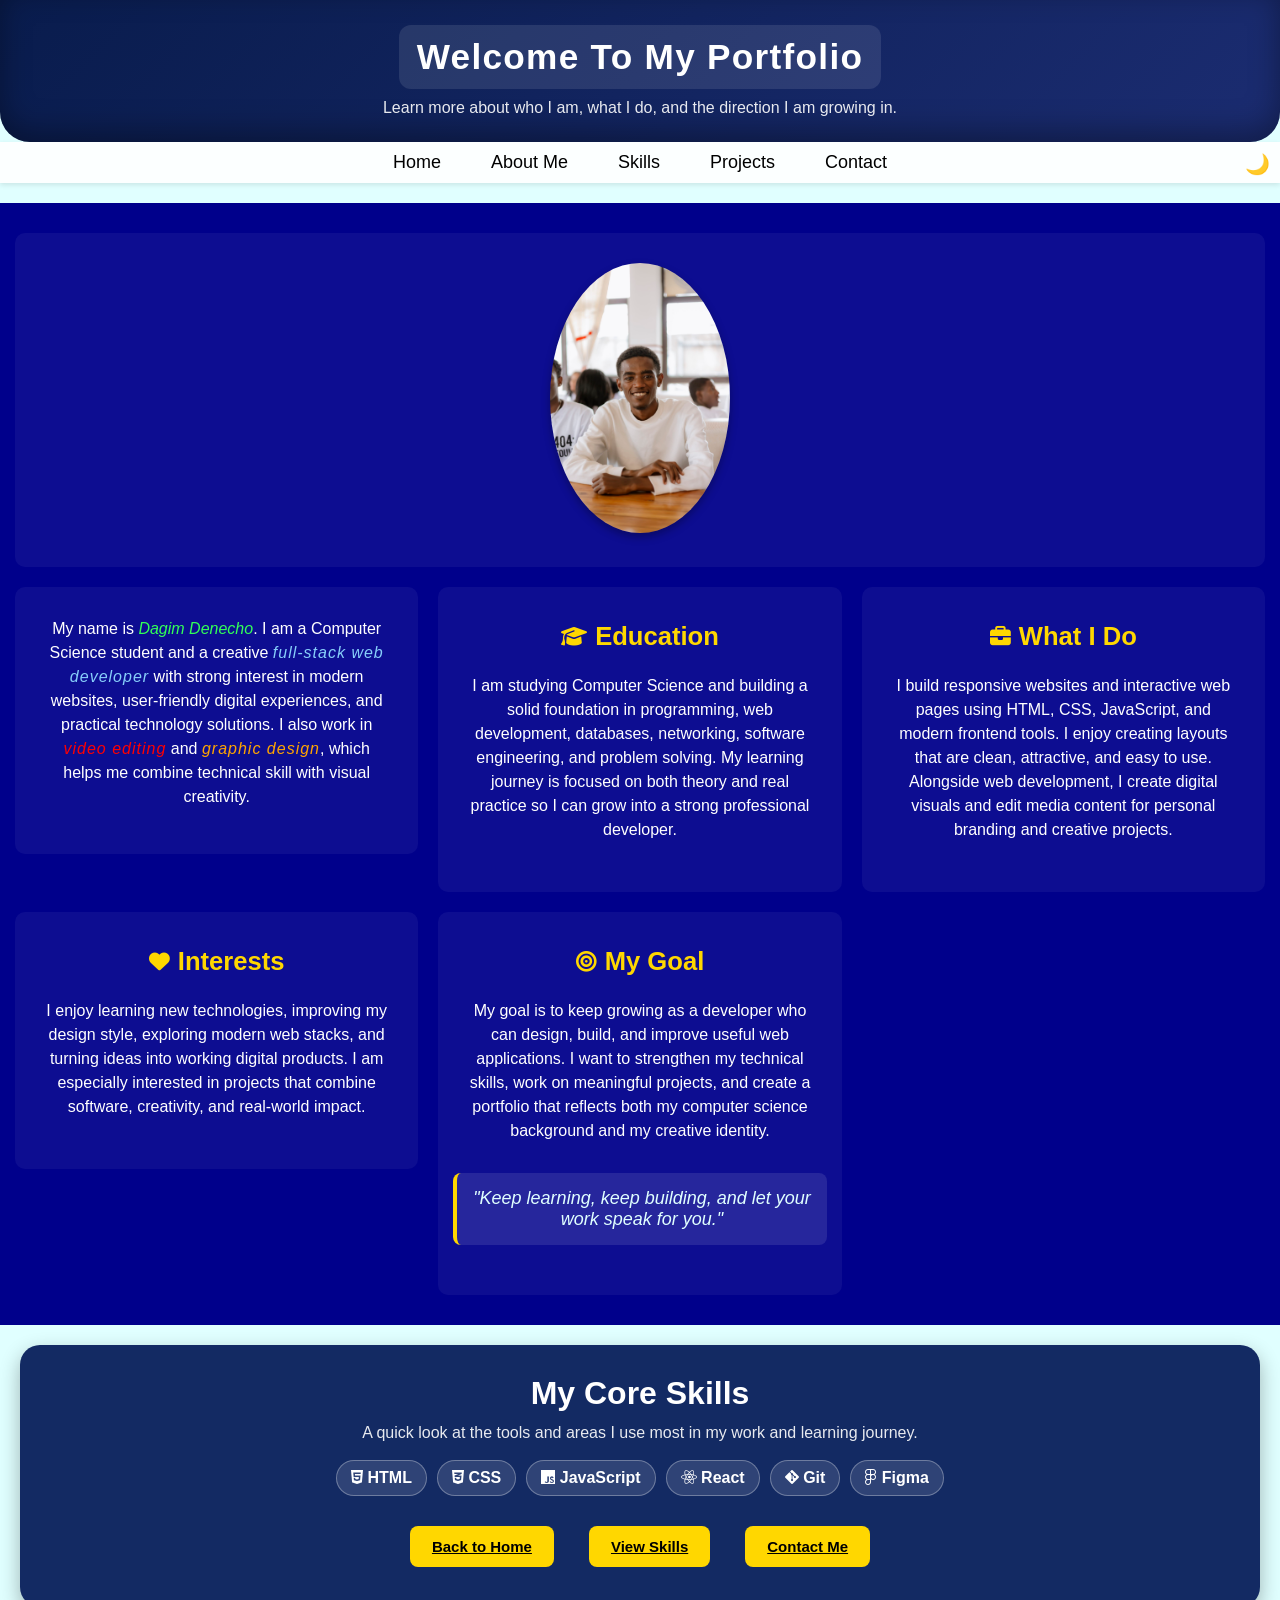
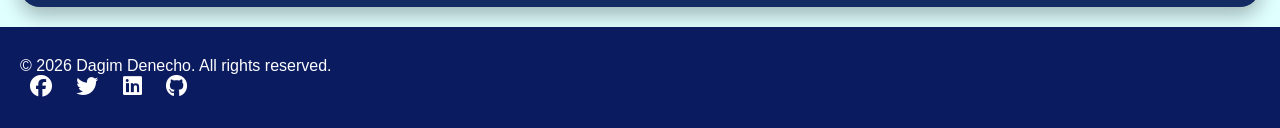
==== about-me.html @ 2c604b6b "Add files via upload" ====
<!DOCTYPE html>
<html lang="en">
<head>
	<meta charset="utf-8">
	<meta name="viewport" content="width=device-width, initial-scale=1">
	<link rel="stylesheet" href="MYpersonal.css" />
	<link rel="stylesheet" href="https://cdnjs.cloudflare.com/ajax/libs/font-awesome/6.5.0/css/all.min.css">
	<title>About Me Page</title>
</head>
<body class="inner-page">
<header class="hero-banner">
	<h1 id="Welcome">Welcome To My Portfolio</h1>
	<p class="subheading">Learn more about who I am, what I do, and the direction I am growing in.</p>
</header>

<nav><button id="menu-toggle">&#9776;</button><button id="dark-mode">&#127769;</button>
	<ul>
		<li><a href="MYpersonal.html">Home</a></li>
		<li><a href="about-me.html">About Me</a></li>
		<li><a href="skill.html">Skills</a></li>
		<li><a href="Gallery.html">Projects</a></li>
		<li><a href="contact.html">Contact</a></li>
	</ul>
</nav>

<script>
const toggle = document.getElementById("menu-toggle");
const nav = document.querySelector("nav ul");

toggle.addEventListener("click", () => {
    nav.classList.toggle("active");
});

const darkBtn = document.getElementById("dark-mode");

darkBtn.addEventListener("click", () => {
	document.body.classList.toggle("dark-mode");
});
</script>

<div class="about_me">
	<div class="about-item">
		<img src="dagi4.jpg" alt="Dagim Denecho portrait" width="300" height="300">
	</div>
	<div class="about-item">
		<p>My name is <span id="dagi">Dagim Denecho</span>. I am a Computer Science student and a creative <span class="webdeveloper">full-stack web developer</span> with strong interest in modern websites, user-friendly digital experiences, and practical technology solutions. I also work in <span class="veditor">video editing</span> and <span class="gdesigner">graphic design</span>, which helps me combine technical skill with visual creativity.</p>
	</div>
	<div class="about-item">
		<section class="about-section">
			<h2><i class="fas fa-graduation-cap"></i> Education</h2>
			<p>I am studying Computer Science and building a solid foundation in programming, web development, databases, networking, software engineering, and problem solving. My learning journey is focused on both theory and real practice so I can grow into a strong professional developer.</p>
		</section>
	</div>
	<div class="about-item">
		<section class="about-section">
			<h2><i class="fas fa-briefcase"></i> What I Do</h2>
			<p>I build responsive websites and interactive web pages using HTML, CSS, JavaScript, and modern frontend tools. I enjoy creating layouts that are clean, attractive, and easy to use. Alongside web development, I create digital visuals and edit media content for personal branding and creative projects.</p>
		</section>
	</div>
	<div class="about-item">
		<section class="about-section">
			<h2><i class="fas fa-heart"></i> Interests</h2>
			<p>I enjoy learning new technologies, improving my design style, exploring modern web stacks, and turning ideas into working digital products. I am especially interested in projects that combine software, creativity, and real-world impact.</p>
		</section>
	</div>
	<div class="about-item">
		<section class="about-section">
			<h2><i class="fas fa-bullseye"></i> My Goal</h2>
			<p>My goal is to keep growing as a developer who can design, build, and improve useful web applications. I want to strengthen my technical skills, work on meaningful projects, and create a portfolio that reflects both my computer science background and my creative identity.</p>
			<blockquote>"Keep learning, keep building, and let your work speak for you."</blockquote>
		</section>
	</div>
</div>

<section class="hero-cta">
	<h2>My Core Skills</h2>
	<p class="hero-cta-description">A quick look at the tools and areas I use most in my work and learning journey.</p>
	<div class="skill-badges">
		<span><i class="fab fa-html5"></i> HTML</span>
		<span><i class="fab fa-css3-alt"></i> CSS</span>
		<span><i class="fab fa-js"></i> JavaScript</span>
		<span><i class="fab fa-react"></i> React</span>
		<span><i class="fab fa-git-alt"></i> Git</span>
		<span><i class="fab fa-figma"></i> Figma</span>
	</div>
	<div class="cta-buttons">
		<a href="MYpersonal.html" class="button">Back to Home</a>
		<a href="skill.html" class="button">View Skills</a>
		<a href="contact.html" class="button">Contact Me</a>
	</div>
</section>

<footer>
	<p>&copy; 2026 Dagim Denecho. All rights reserved.</p>
	<div class="social-links">
		<a href="#" class="fab fa-facebook"></a>
		<a href="#" class="fab fa-twitter"></a>
		<a href="#" class="fab fa-linkedin"></a>
		<a href="#" class="fab fa-github"></a>
	</div>
</footer>

</body>
</html>
---- MYpersonal.css ----
* {
	margin: 0;
	padding: 0;
	box-sizing: border-box;
}

/* Body */
body {
	background-color: lightcyan;
	font-family: Arial, sans-serif;
	transition: background-color 0.3s, color 0.3s;
}

/* Dark mode */
body.dark-mode {
	background-color: #333;
	color: white;
}

/* Hero banner */
.hero-banner {
	background: linear-gradient(135deg, #091c4d, #1b2c71);
	color: #ffffff;
	text-align: center;
	padding: 25px 20px;
	border-radius: 0 0 30px 30px;
	margin-bottom: 15px;
	box-shadow: inset 0 -10px 30px rgba(0,0,0,0.35);
}

body.inner-page .hero-banner {
	margin-bottom: 0;
}

.hero-banner h1 {
	font-size: 2.2rem;
	letter-spacing: 0.08rem;
	padding: 12px 18px;
	border-radius: 12px;
	background: rgba(255,255,255,0.1);
	display: inline-block;
	margin-bottom: 10px;
	animation: welcomePulse 2.5s ease-in-out infinite, welcomeSlide 8s linear infinite;
}

.hero-banner .subheading {
	font-size: 1rem;
	opacity: 0.9;
}

#Welcome {
	color: #ffffff;
}


/* Navigation */
nav {
	padding: 10px;
	position: relative;
	background: rgba(255, 255, 255, 0.9);
	box-shadow: 0 2px 5px rgba(0,0,0,0.1);
}

body.inner-page nav {
	margin-bottom: 20px;
}

nav button {
	position: absolute;
	top: 10px;
	background: none;
	border: none;
	font-size: 20px;
	cursor: pointer;
	color: black;
	transition: color 0.3s;
}

nav button#menu-toggle {
	left: 10px;
	display: none; /* Hidden on desktop */
}

nav button#dark-mode {
	right: 10px;
}

body.dark-mode nav button {
	color: white;
}

nav ul {
	list-style: none;
	display: flex;
	justify-content: center;
	gap: 20px;
	transition: all 0.3s ease;
	align-items: center;
}

nav ul li a {
	text-decoration: none;
	font-size: 18px;
	color: black;
	padding: 10px 15px;
	border-radius: 5px;
	transition: background-color 0.3s, color 0.3s;
}

nav ul li a.active,
nav ul li a:hover {
	background-color: black;
	color: gold;
}

nav ul li a:focus {
	outline: 2px solid gold;
	outline-offset: 2px;
}

@media (max-width: 768px) {
	nav button#menu-toggle {
		display: block;
	}

	nav ul {
		flex-direction: column;
		align-items: stretch;
		display: none;
		background: rgba(255, 255, 255, 0.95);
		position: absolute;
		top: 100%;
		left: 0;
		width: 100%;
		padding: 15px;
		box-shadow: 0 2px 8px rgba(0,0,0,0.25);
	}

	nav ul.active {
		display: flex;
	}

	nav ul li {
		margin: 8px 0;
	}

	nav ul li a {
		font-size: 16px;
		padding: 12px;
		width: 100%;
		display: block;
		text-align: center;
	}
}
nav ul li a:hover {
	background-color: black;
	color: gold;
}

nav ul li a:active {
	color: red;
}

body.dark-mode nav ul li a {
	color: white;
}

nav ul.active {
	display: flex;
	flex-direction: column;
	position: absolute;
	top: 100%;
	left: 0;
	background: white;
	width: 100%;
	padding: 10px;
	box-shadow: 0 2px 5px rgba(0,0,0,0.2);
}

body.dark-mode nav ul.active {
	background: #444;
}

/* Hero Section */
.hero {
	display: flex;
	align-items: center;
	gap: 40px;
	padding: 60px 20px;
	background-color: darkblue;
	min-height: 60vh;
}

.hero > div {
	flex: 1;
	text-align: center;
}

.hero img {
	max-width: 100%;
	height: auto;
	border-radius: 50%;
	box-shadow: 0 4px 8px rgba(0,0,0,0.3);
	transition: transform 0.3s;
}

.hero img:hover {
	transform: scale(1.05);
}

#dagi {
	font-style: italic;
	color: #33FF57;
}

.webdeveloper, .veditor, .gdesigner {
	font-style: italic;
	letter-spacing: 1px;
}

.webdeveloper { color: lightskyblue; }
.veditor { color: red; }
.gdesigner { color: orange; }

.hh {
	color: white;
	font-size: 2.5rem;
	margin-bottom: 20px;
}

.hero h2 {
	font-size: 1.5rem;
	line-height: 1.6;
	margin-bottom: 30px;
}

/* Hero CTA */
.hero-cta {
	padding: 30px 20px;
	background: #132a63;
	color: #fff;
	text-align: center;
	border-radius: 20px;
	margin: 20px;
	box-shadow: 0 8px 20px rgba(0,0,0,0.3);
}

.hero-cta h2 {
	font-size: 2rem;
	margin-bottom: 12px;
}

.hero-cta-description {
	opacity: 0.9;
	margin-bottom: 18px;
	font-size: 1rem;
}

.skill-badges {
	display: flex;
	flex-wrap: wrap;
	justify-content: center;
	gap: 10px;
	margin-bottom: 20px;
}

.skill-badges span {
	background: rgba(255,255,255,0.12);
	border: 1px solid rgba(255,255,255,0.3);
	padding: 8px 14px;
	border-radius: 25px;
	font-weight: 600;
}

.skill-badges a {
	background: rgba(255,255,255,0.12);
	border: 1px solid rgba(255,255,255,0.3);
	padding: 8px 14px;
	border-radius: 25px;
	font-weight: 600;
	color: white;
	text-decoration: none;
	display: inline-flex;
	align-items: center;
	gap: 6px;
	transition: background-color 0.3s, transform 0.2s;
}

.skill-badges a:hover {
	background: rgba(255,255,255,0.22);
	transform: translateY(-2px);
}

.cta-buttons {
	display: flex;
	flex-wrap: wrap;
	justify-content: center;
	gap: 15px;
	margin-top: 10px;
}

.cta-buttons .button {
	background-color: gold;
	color: black;
	padding: 12px 22px;
	font-size: 15px;
	font-weight: 700;
}

.cta-buttons .button:hover {
	transform: translateY(-3px);
}

/* Buttons */
.button {
	background-color: black;
	color: gold;
	padding: 15px 25px;
	margin: 10px;
	font-size: 16px;
	border: none;
	border-radius: 8px;
	cursor: pointer;
	transition: background-color 0.3s, transform 0.2s;
}

.button:hover {
	background-color: gold;
	color: black;
	transform: translateY(-2px);
}

/* Footer */
footer {
	background-color: #0a1b60;
	color: white;
	padding: 30px 20px;
}

.footer-top {
	display: flex;
	flex-wrap: wrap;
	justify-content: space-between;
	gap: 20px;
	margin-bottom: 20px;
	border-bottom: 1px solid rgba(255,255,255,0.2);
	padding-bottom: 20px;
}

.footer-brand h3 {
	margin-bottom: 6px;
	font-size: 1.5rem;
}

.footer-brand p {
	opacity: 0.85;
}

.footer-links ul {
	list-style: none;
	padding: 0;
}

.footer-links li {
	margin-bottom: 8px;
}

.footer-links a {
	color: #ffffff;
	text-decoration: none;
	opacity: 0.9;
}

.footer-links a:hover {
	color: gold;
}

.footer-contact p {
	margin: 6px 0;
}

.footer-contact a {
	color: #ffffff;
	text-decoration: none;
}

.footer-bottom {
	display: flex;
	flex-wrap: wrap;
	justify-content: space-between;
	align-items: center;
	gap: 10px;
}

.social-links a {
	color: white;
	margin: 0 10px;
	font-size: 22px;
	text-decoration: none;
	transition: color 0.3s;
}

.social-links a:hover {
	color: gold;
}

@media (max-width: 768px) {
	.footer-top, .footer-bottom {
		flex-direction: column;
		align-items: center;
		text-align: center;
	}

	.footer-links, .footer-contact {
		width: 100%;
	}
}

/* About Me */
.about_me {
	padding: 30px 15px;
	background-color: darkblue;
	display: grid;
	grid-template-columns: repeat(3, 1fr);
	grid-template-rows: auto auto;
	gap: 20px;
	min-height: 80vh;
	align-items: start;
	color: white;
}

@media (max-width: 768px) {
	.about_me {
		grid-template-columns: 1fr;
		grid-template-rows: auto;
	}
}

.about-item:nth-child(1) {
	grid-column: span 3;
}

.about-item {
	padding: 15px;
	text-align: center;
	background: rgba(255, 255, 255, 0.05);
	border-radius: 10px;
	transition: transform 0.3s, box-shadow 0.3s;
	animation: fadeIn 0.8s ease-in-out;
}

.about-item:nth-child(1) { animation-delay: 0.1s; }
.about-item:nth-child(2) { animation-delay: 0.2s; }
.about-item:nth-child(3) { animation-delay: 0.3s; }
.about-item:nth-child(4) { animation-delay: 0.4s; }
.about-item:nth-child(5) { animation-delay: 0.5s; }
.about-item:nth-child(6) { animation-delay: 0.6s; }

@keyframes fadeIn {
	from { opacity: 0; transform: translateY(20px); }
	to { opacity: 1; transform: translateY(0); }
}

.about-item:hover {
	transform: translateY(-5px);
	box-shadow: 0 8px 16px rgba(0,0,0,0.3);
	background: rgba(255, 255, 255, 0.1);
}

.about-item img {
	max-width: 100%;
	height: auto;
	border-radius: 50%;
	box-shadow: 0 4px 8px rgba(0,0,0,0.3);
}

.about-item p {
	margin: 0;
	font-size: 14px;
	line-height: 1.4;
}

.about_me h1 {
	margin-bottom: 15px;
	font-size: 2.2rem;
}

.about_me h2 {
	margin-top: 20px;
	margin-bottom: 8px;
	font-size: 1.6rem;
	color: gold;
	display: flex;
	align-items: center;
	justify-content: center;
	gap: 8px;
}

.about_me h2 i {
	font-size: 1.3rem;
}

.about_me img {
	border-radius: 50%;
	max-width: 180px;
	margin: 15px 0;
	box-shadow: 0 4px 8px rgba(0,0,0,0.3);
}

.about_me p {
	font-size: 16px;
	line-height: 1.5;
	max-width: 700px;
	margin: 0 auto 15px;
	padding: 15px;
	border-radius: 8px;
	transition: background-color 0.3s, padding 0.3s;
}

.about_me p:hover {
	background-color: darkcyan;
	padding: 20px;
}

.about_me > div:last-child {
	display: flex;
	flex-direction: column;
	align-items: center;
	width: 100%;
}

.about-section {
	margin-bottom: 20px;
	width: 100%;
	max-width: 700px;
}

blockquote {
	font-style: italic;
	font-size: 18px;
	color: lightcyan;
	margin: 15px auto;
	max-width: 550px;
	padding: 15px;
	border-left: 4px solid gold;
	background: rgba(255, 255, 255, 0.1);
	border-radius: 8px;
}

/* Skills */
.mysikll {
	text-align: center;
	color: white;
	margin: 20px 0;
	font-size: 2rem;
}

.skills-grid {
	display: grid;
	grid-template-columns: repeat(auto-fit, minmax(250px, 1fr));
	gap: 20px;
	padding: 20px;
}

.skill-card {
	background: rgba(255, 255, 255, 0.1);
	padding: 20px;
	border-radius: 10px;
	text-align: center;
	color: white;
	transition: transform 0.3s;
}

.skill-card:hover {
	transform: translateY(-5px);
}

.skill-title {
	font-size: 20px;
	margin-bottom: 10px;
}

.progress-bar {
	background: #555;
	border-radius: 5px;
	height: 10px;
	overflow: hidden;
	margin-top: 10px;
}

.progress {
	background: linear-gradient(to right, #33FF57, #FF5733);
	height: 100%;
	border-radius: 5px;
	transition: width 0.5s;
}

/* Gallery */
.Gallery {
	display: grid;
	grid-template-columns: repeat(auto-fit, minmax(200px, 1fr));
	gap: 15px;
	padding: 20px;
}

.ima {
	width: 100%;
	height: auto;
	border-radius: 10px;
	transition: transform 0.3s;
}

.ima:hover {
	transform: scale(1.05);
}

/* Contact */
#contact {
	padding: 40px 20px;
	text-align: center;
	color: white;
	background-color: darkblue;
}

#contact h2 {
	margin-bottom: 20px;
}

#contact p {
	margin: 10px 0;
	font-size: 18px;
}

#contact-form {
	padding: 40px 20px;
	background-color: #222;
}

#contact-form h2 {
	color: white;
	text-align: center;
	margin-bottom: 20px;
}

.form-group {
	margin-bottom: 20px;
	text-align: left;
	max-width: 500px;
	margin-left: auto;
	margin-right: auto;
}

label {
	display: block;
	margin-bottom: 5px;
	color: white;
	font-size: 16px;
}

input, textarea {
	width: 100%;
	padding: 12px;
	border: none;
	border-radius: 5px;
	font-size: 16px;
}

.submit-btn {
	background: #33FF57;
	color: black;
	padding: 12px 30px;
	border: none;
	border-radius: 5px;
	cursor: pointer;
	font-size: 16px;
	transition: background-color 0.3s;
}

.submit-btn:hover {
	background: #FF5733;
}

/* Responsive Design */
@media (max-width: 768px) {
	.hero {
		flex-direction: column;
		padding: 40px 20px;
		text-align: center;
	}

	.hero img {
		max-width: 250px;
	}

	#Welcome {
		font-size: 30px;
	}

	nav button#menu-toggle {
		display: block;
	}

	nav ul {
		display: none;
	}

	nav ul.active {
		display: flex;
	}

	nav ul li {
		margin: 10px 0;
	}

	nav ul li a {
		font-size: 16px;
		padding: 10px;
	}

	.skills-grid {
		grid-template-columns: 1fr;
	}

	.Gallery {
		grid-template-columns: repeat(auto-fit, minmax(150px, 1fr));
	}

	.about_me {
		padding: 20px;
	}

	.about_me p {
		font-size: 16px;
	}
}

@media (max-width: 480px) {
	#Welcome {
		font-size: 24px;
	}

	.hero h1 {
		font-size: 2rem;
	}

	.hero h2 {
		font-size: 1.2rem;
	}

	.button {
		padding: 12px 20px;
		font-size: 14px;
	}

	.social-links a {
		font-size: 20px;
		margin: 0 10px;
	}
}
	border-radius: 25px;
	box-shadow: 0 4px 15px rgba(0,0,0,0.2);
	font-family: Arial, Helvetica, sans-serif;
}

#contact h2 {
	text-align: center;
	font-size: 32px;
	margin-bottom: 20px;
	color: white;
}

#contact p {
	font-size: 22px;
	margin: 15px 0;
	text-align: center;
}

#contact a {
	text-decoration: none;
	color: gold;
	font-weight: 500;
}

#contact a:hover {
	color: #0056b3;
	text-decoration: underline;
}

/* Contact form */
#contact-form {
	max-width: 800px;
	margin: 80px auto;
	padding: 60px;
	background: black;
	border-radius: 25px;
	box-shadow: 0 4px 15px rgba(0,0,0,0.2);
}

.form-group {
	margin-bottom: 20px;
}

.form-group label {
	display: block;
	font-size: 22px;
	margin-bottom: 5px;
	color: gold;
}

.form-group input,
.form-group textarea {
	width: 100%;
	padding: 12px;
	border: 2px solid blue;
	border-radius: 10px;
	font-size: 22px;
}

.submit-btn {
	width: 100%;
	background: #007bff;
	border: none;
	padding: 12px;
	font-size: 18px;
	color: white;
	border-radius: 10px;
	cursor: pointer;
}

.submit-btn:hover {
	background: #0056b3;
}

/* Skills */
.mysikll{
	color: white;
	text-align: center;
	position: relative;
	top: 40px;
}

.skills-grid {
	position: relative;
	top: 140px;
	display: grid;
	grid-template-columns: repeat(auto-fit, minmax(260px, 1fr));
	gap: 20px;
	max-width: 800px;
	margin: auto;
}

.skill-card {
	background: black;
	padding: 20px;
	border-radius: 15px;
	box-shadow: 0 4px 12px rgba(0,0,0,0.1);
}

.skill-card:hover {
	transform: translateY(-5px);
}

.skill-title {
	display: flex;
	align-items: center;
	font-size: 20px;
	font-weight: bold;
	margin-bottom: 12px;
	color: gold;
}

.progress-bar {
	width: 100%;
	background: #e0e0e0;
	height: 10px;
	border-radius: 6px;
}

.progress {
	height: 10px;
	background: #1e88e5;
	border-radius: 6px;
}

/* Image */
#dagi3{
	border-radius: 50%;
	position: relative;
	left: 42%;
	top: 100px;
	max-width: 500px;
	height: 400px;
}

#dagi3:hover{
	transform: scale(1.09);
}

/* Footer */
#foter{
	display: flex;
	justify-content: flex-end;
}

/* Gallery */
#headone{
	text-align: center;
	font-size: 32px;
	margin: 40px;
	padding: 40px;
	color: white;
}

section .Gallery img,
section .Gallery video{
	width: 440px;
	height: 500px;
}

.ima{
	margin: 20px;
	border-radius: 30px;
	box-shadow: 0 8px 18px gray;
}

.ima:hover{
	transform: scale(1.072);
}
/* Responsive layout */
@media (max-width: 900px){

.hero{
	flex-direction: column;
	text-align: center;
	padding: 40px;
}

.about_me{
	flex-direction: column;
	text-align: center;
}

nav ul{
	flex-direction: column;
	gap: 10px;
	display: none;
	background: black;
	padding: 20px;
}

nav ul.active{
	display: flex;
}

#dagi3{
	left: 0;
	margin: auto;
	display: block;
}

.skills-grid{
	top: 40px;
	grid-template-columns: 1fr;
}

section .Gallery img,
section .Gallery video{
	width: 100%;
	height: auto;
}

}
#menu-toggle{
	display:none;
	background:black;
	color:white;
	padding:10px;
	border:none;
	font-size:22px;
	cursor:pointer;
}

@media(max-width:900px){
#menu-toggle{
	display:block;
}
}
.dark-mode{
	background:#111;
	color:white;
}

.dark-mode nav{
	background:black;
}

.dark-mode .hero{
	background:#000;
}

.dark-mode .about_me{
	background:#000;
}

/* Custom skill page */
.skill-page {
	background-color: lightcyan;
}

.skills-hero {
	display: grid;
	grid-template-columns: 1.7fr 0.9fr;
	align-items: center;
	gap: 20px;
	padding: 24px 20px;
	color: white;
	max-width: 1280px;
	margin: 0 auto 20px;
	background-color: darkblue;
	border-radius: 20px;
	box-shadow: 0 8px 20px rgba(0,0,0,0.3);
}

.skills-tag {
	display: inline-block;
	background: rgba(255, 215, 0, 0.16);
	color: gold;
	padding: 8px 14px;
	border-radius: 999px;
	font-weight: bold;
	letter-spacing: 0.04em;
	margin-bottom: 16px;
}

.skill-page .mysikll {
	position: static;
	top: auto;
	font-size: 2.6rem;
	margin: 0 0 10px;
	text-align: left;
}

.skills-intro {
	font-size: 1rem;
	line-height: 1.65;
	max-width: 800px;
	color: #e4ecff;
}

.skills-summary {
	display: flex;
	flex-wrap: wrap;
	gap: 10px;
	margin-top: 16px;
}

.skills-summary span,
.custom-skill-list span {
	padding: 10px 16px;
	border-radius: 999px;
	background: rgba(255,255,255,0.1);
	border: 1px solid rgba(255,255,255,0.14);
	color: white;
}

.skills-hero-photo {
	display: flex;
	justify-content: center;
}

.skill-page #dagi3 {
	position: static;
	left: auto;
	top: auto;
	width: min(100%, 280px);
	height: auto;
	aspect-ratio: 1 / 1;
	object-fit: cover;
	border-radius: 24px;
	border: 4px solid rgba(255,255,255,0.16);
	box-shadow: 0 14px 28px rgba(0,0,0,0.24);
}

.skills-board {
	max-width: 1280px;
	margin: 12px auto 0;
	padding: 8px 20px 20px;
	display: grid;
	grid-template-columns: repeat(3, minmax(0, 1fr));
	gap: 18px;
	background-color: darkblue;
	border-radius: 20px;
	box-shadow: 0 8px 20px rgba(0,0,0,0.3);
}

.skill-category-card {
	background: rgba(255,255,255,0.08);
	border: 1px solid rgba(255,255,255,0.12);
	border-radius: 20px;
	padding: 18px;
	color: white;
	box-shadow: 0 12px 24px rgba(0,0,0,0.16);
}

.skill-category-card h2 {
	display: flex;
	align-items: center;
	gap: 10px;
	font-size: 1.18rem;
	margin-bottom: 8px;
	color: gold;
}

.skill-category-card p {
	color: #e4ecff;
	line-height: 1.55;
	margin-bottom: 12px;
	font-size: 0.95rem;
}

.custom-skills-grid {
	position: static;
	top: auto;
	max-width: none;
	margin: 0;
	padding: 0;
	grid-template-columns: repeat(auto-fit, minmax(160px, 1fr));
	gap: 12px;
}

.custom-skill-list {
	display: flex;
	flex-wrap: wrap;
	gap: 8px;
}

.skill-page .skill-card {
	background: rgba(255,255,255,0.08);
	border: 1px solid rgba(255,255,255,0.08);
	padding: 14px;
	border-radius: 14px;
}

.skill-page .skill-title {
	color: #fff6c1;
	font-size: 0.98rem;
	margin-bottom: 8px;
}

.skill-page .progress-bar {
	background: rgba(255,255,255,0.18);
	height: 9px;
}

.skill-page .progress {
	background: linear-gradient(90deg, #0fd850 0%, #f9d423 100%);
}

.skills-closing {
	max-width: 1100px;
	margin: 0 auto 28px;
	padding: 6px 20px 24px;
	text-align: center;
	color: white;
	background-color: darkblue;
	border-radius: 20px;
	box-shadow: 0 8px 20px rgba(0,0,0,0.3);
}

.skills-closing h2 {
	font-size: 1.7rem;
	color: gold;
	margin-bottom: 8px;
}

.skills-closing p {
	max-width: 760px;
	margin: 0 auto;
	line-height: 1.6;
	color: #e4ecff;
}

@media (max-width: 1180px){
	.skills-board {
		grid-template-columns: repeat(2, minmax(0, 1fr));
	}
}

@media (max-width: 900px){
	.skills-hero {
		grid-template-columns: 1fr;
		text-align: center;
	}

	.skill-page .mysikll {
		text-align: center;
	}

	.skills-intro {
		margin: 0 auto;
	}

	.skills-summary {
		justify-content: center;
	}

	.skills-board {
		grid-template-columns: 1fr;
	}
}

/* Projects page */
.projects-page {
	background-color: lightcyan;
}

.projects-hero {
	max-width: 1250px;
	margin: 0 auto;
	padding: 24px 20px;
	display: grid;
	grid-template-columns: 1.45fr 0.95fr;
	gap: 20px;
	align-items: stretch;
	color: white;
	background-color: darkblue;
	border-radius: 20px;
	box-shadow: 0 8px 20px rgba(0,0,0,0.3);
}

.projects-label {
	display: inline-block;
	padding: 8px 14px;
	border-radius: 999px;
	background: rgba(255, 215, 0, 0.14);
	border: 1px solid rgba(255, 215, 0, 0.22);
	color: gold;
	font-weight: 700;
	margin-bottom: 14px;
}

.projects-title {
	font-size: 2.9rem;
	margin-bottom: 12px;
	color: white;
}

.projects-intro {
	line-height: 1.7;
	font-size: 1rem;
	max-width: 760px;
	color: #e4ecff;
}

.projects-tags,
.project-stack,
.project-metrics {
	display: flex;
	flex-wrap: wrap;
	gap: 10px;
}

.projects-tags {
	margin-top: 18px;
}

.projects-tags span,
.project-stack span,
.project-metrics span {
	padding: 8px 12px;
	border-radius: 999px;
	background: rgba(255,255,255,0.09);
	border: 1px solid rgba(255,255,255,0.12);
	color: white;
	font-size: 0.92rem;
}

.project-highlight-card {
	height: 100%;
	background: rgba(255,255,255,0.08);
	border: 1px solid rgba(255,255,255,0.14);
	border-radius: 24px;
	padding: 24px;
	box-shadow: 0 18px 34px rgba(0,0,0,0.18);
	display: flex;
	flex-direction: column;
	justify-content: center;
}

.project-status {
	color: gold;
	font-weight: 700;
	margin-bottom: 12px;
}

.project-highlight-card h2 {
	font-size: 1.7rem;
	color: white;
	margin-bottom: 12px;
}

.project-highlight-card p {
	color: #e4ecff;
	line-height: 1.7;
	margin-bottom: 16px;
}

.projects-grid {
	max-width: 1250px;
	margin: 10px auto 0;
	padding: 10px 20px 24px;
	display: grid;
	grid-template-columns: repeat(3, minmax(0, 1fr));
	gap: 18px;
	background-color: darkblue;
	border-radius: 20px;
	box-shadow: 0 8px 20px rgba(0,0,0,0.3);
}

.project-card {
	background: rgba(255,255,255,0.08);
	border: 1px solid rgba(255,255,255,0.12);
	border-radius: 22px;
	padding: 20px;
	color: white;
	box-shadow: 0 14px 28px rgba(0,0,0,0.16);
	display: flex;
	flex-direction: column;
	gap: 14px;
}

.project-card-accent {
	background: rgba(255, 215, 0, 0.12);
}

.project-topline {
	display: flex;
	justify-content: space-between;
	align-items: center;
	gap: 10px;
	font-size: 0.9rem;
}

.project-type {
	color: gold;
	font-weight: 700;
}

.project-year {
	color: #d6e1ff;
}

.project-card h2 {
	font-size: 1.35rem;
	color: white;
}

.project-card p {
	color: #e4ecff;
	line-height: 1.65;
	font-size: 0.96rem;
}

.project-actions {
	display: flex;
	flex-wrap: wrap;
	gap: 10px;
	margin-top: auto;
}

.project-actions .button {
	margin: 0;
	padding: 11px 16px;
	font-size: 0.92rem;
}

.project-secondary {
	background: transparent;
	color: white;
	border: 1px solid rgba(255,255,255,0.2);
}

.project-secondary:hover {
	background: rgba(255,255,255,0.12);
	color: gold;
}

.projects-cta {
	max-width: 1050px;
	margin: 0 auto 30px;
	padding: 8px 20px 30px;
	text-align: center;
	color: white;
	background-color: darkblue;
	border-radius: 20px;
	box-shadow: 0 8px 20px rgba(0,0,0,0.3);
}

.projects-cta h2 {
	font-size: 1.9rem;
	color: gold;
	margin-bottom: 10px;
}

.projects-cta p {
	max-width: 760px;
	margin: 0 auto;
	line-height: 1.7;
	color: #e4ecff;
}

@media (max-width: 1180px) {
	.projects-grid {
		grid-template-columns: repeat(2, minmax(0, 1fr));
	}
}

@media (max-width: 900px) {
	.projects-hero {
		grid-template-columns: 1fr;
	}

	.projects-title {
		font-size: 2.3rem;
	}

	.projects-grid {
		grid-template-columns: 1fr;
	}
}
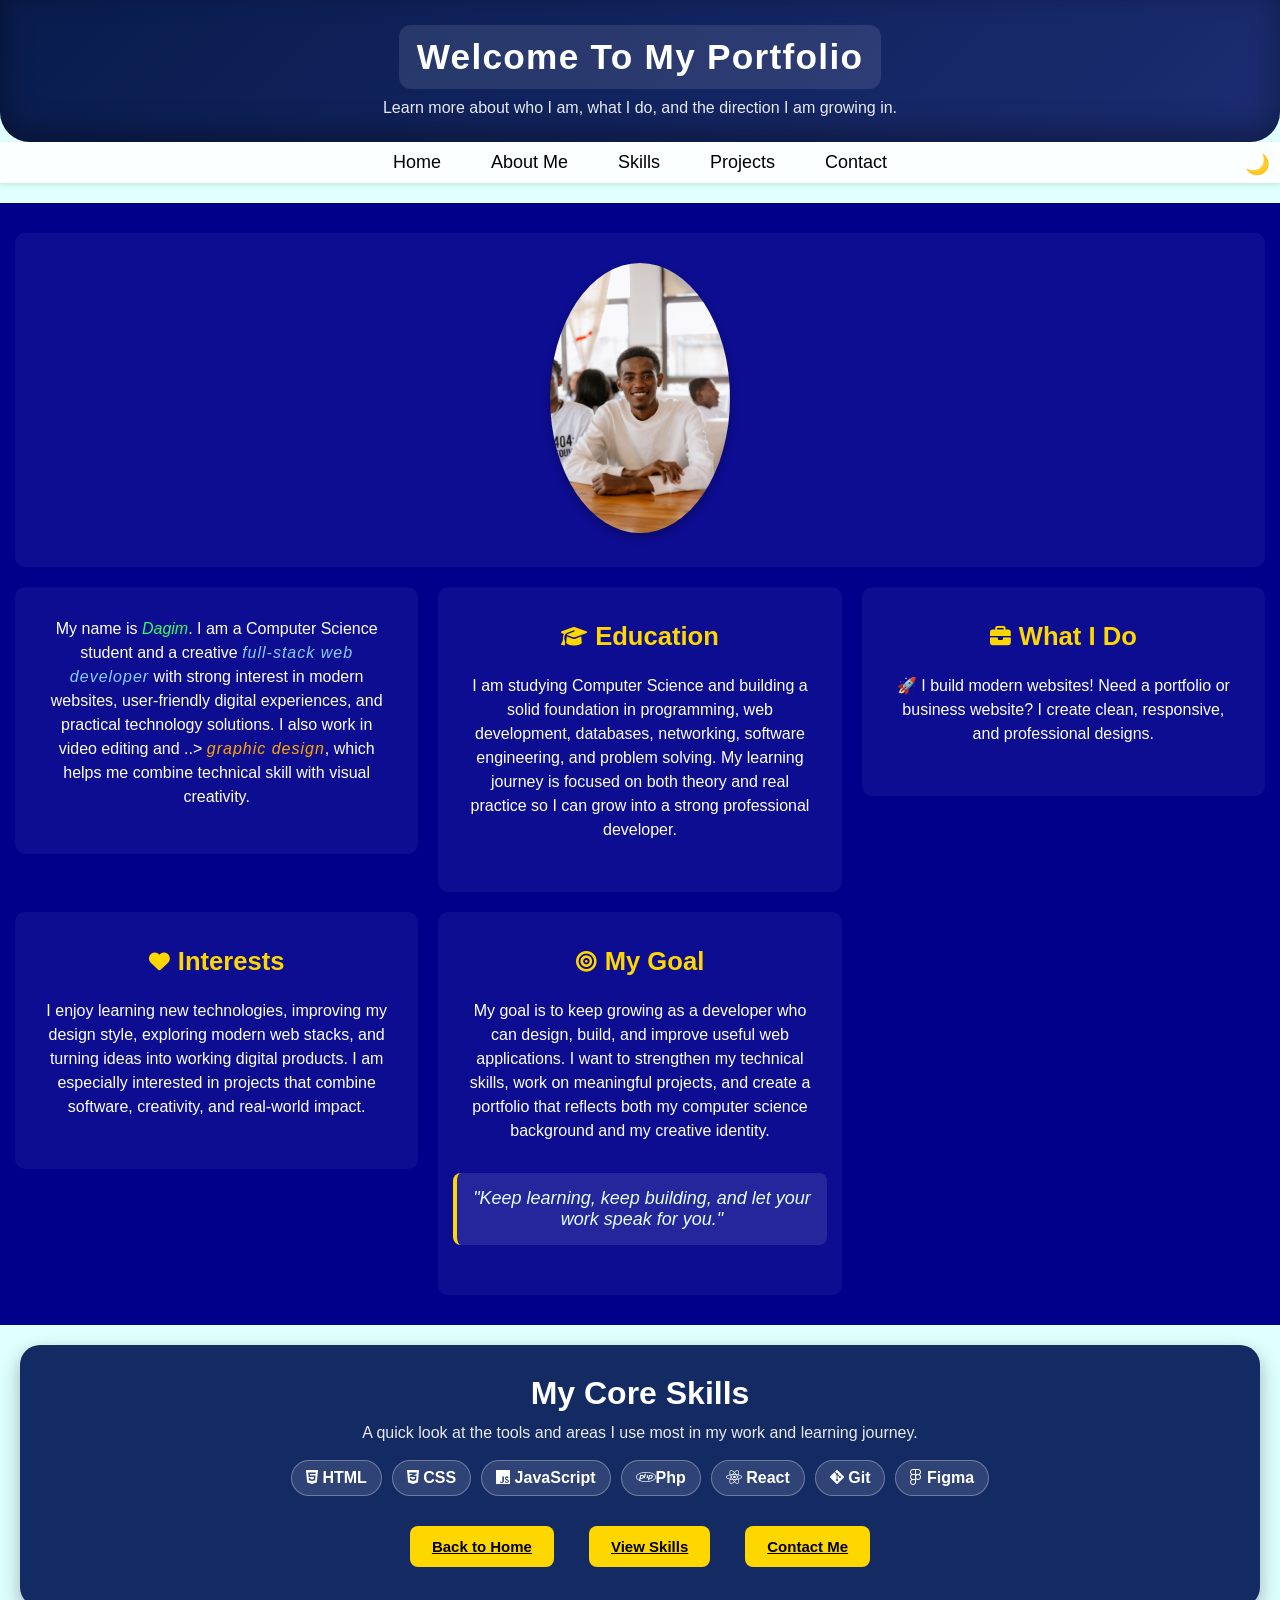
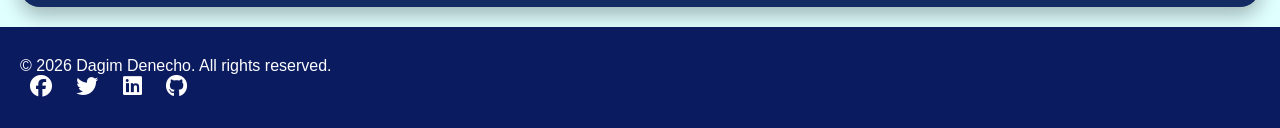
==== commit c42848e5: "Update about-me.html" ====
--- a/about-me.html
+++ b/about-me.html
@@ -15,10 +15,10 @@
 
 <nav><button id="menu-toggle">&#9776;</button><button id="dark-mode">&#127769;</button>
 	<ul>
-		<li><a href="MYpersonal.html">Home</a></li>
+		<li><a href="index.html">Home</a></li>
 		<li><a href="about-me.html">About Me</a></li>
 		<li><a href="skill.html">Skills</a></li>
-		<li><a href="Gallery.html">Projects</a></li>
+		<li><a href="gallery.html">Projects</a></li>
 		<li><a href="contact.html">Contact</a></li>
 	</ul>
 </nav>
@@ -43,7 +43,7 @@
 		<img src="dagi4.jpg" alt="Dagim Denecho portrait" width="300" height="300">
 	</div>
 	<div class="about-item">
-		<p>My name is <span id="dagi">Dagim Denecho</span>. I am a Computer Science student and a creative <span class="webdeveloper">full-stack web developer</span> with strong interest in modern websites, user-friendly digital experiences, and practical technology solutions. I also work in <span class="veditor">video editing</span> and <span class="gdesigner">graphic design</span>, which helps me combine technical skill with visual creativity.</p>
+		<p>My name is <span id="dagi">Dagim</span>. I am a Computer Science student and a creative <span class="webdeveloper">full-stack web developer</span> with strong interest in modern websites, user-friendly digital experiences, and practical technology solutions. I also work in <!.. <span class="veditor">video editing</span> and ..> <span class="gdesigner">graphic design</span>, which helps me combine technical skill with visual creativity.</p>
 	</div>
 	<div class="about-item">
 		<section class="about-section">
@@ -54,7 +54,10 @@
 	<div class="about-item">
 		<section class="about-section">
 			<h2><i class="fas fa-briefcase"></i> What I Do</h2>
-			<p>I build responsive websites and interactive web pages using HTML, CSS, JavaScript, and modern frontend tools. I enjoy creating layouts that are clean, attractive, and easy to use. Alongside web development, I create digital visuals and edit media content for personal branding and creative projects.</p>
+			<p>🚀 I build modern websites!
+
+Need a portfolio or business website?
+I create clean, responsive, and professional designs.</p>
 		</section>
 	</div>
 	<div class="about-item">
@@ -79,12 +82,13 @@
 		<span><i class="fab fa-html5"></i> HTML</span>
 		<span><i class="fab fa-css3-alt"></i> CSS</span>
 		<span><i class="fab fa-js"></i> JavaScript</span>
+		<span><i class="fab fa-php"></i>Php</span>
 		<span><i class="fab fa-react"></i> React</span>
 		<span><i class="fab fa-git-alt"></i> Git</span>
 		<span><i class="fab fa-figma"></i> Figma</span>
 	</div>
 	<div class="cta-buttons">
-		<a href="MYpersonal.html" class="button">Back to Home</a>
+		<a href="index.html" class="button">Back to Home</a>
 		<a href="skill.html" class="button">View Skills</a>
 		<a href="contact.html" class="button">Contact Me</a>
 	</div>
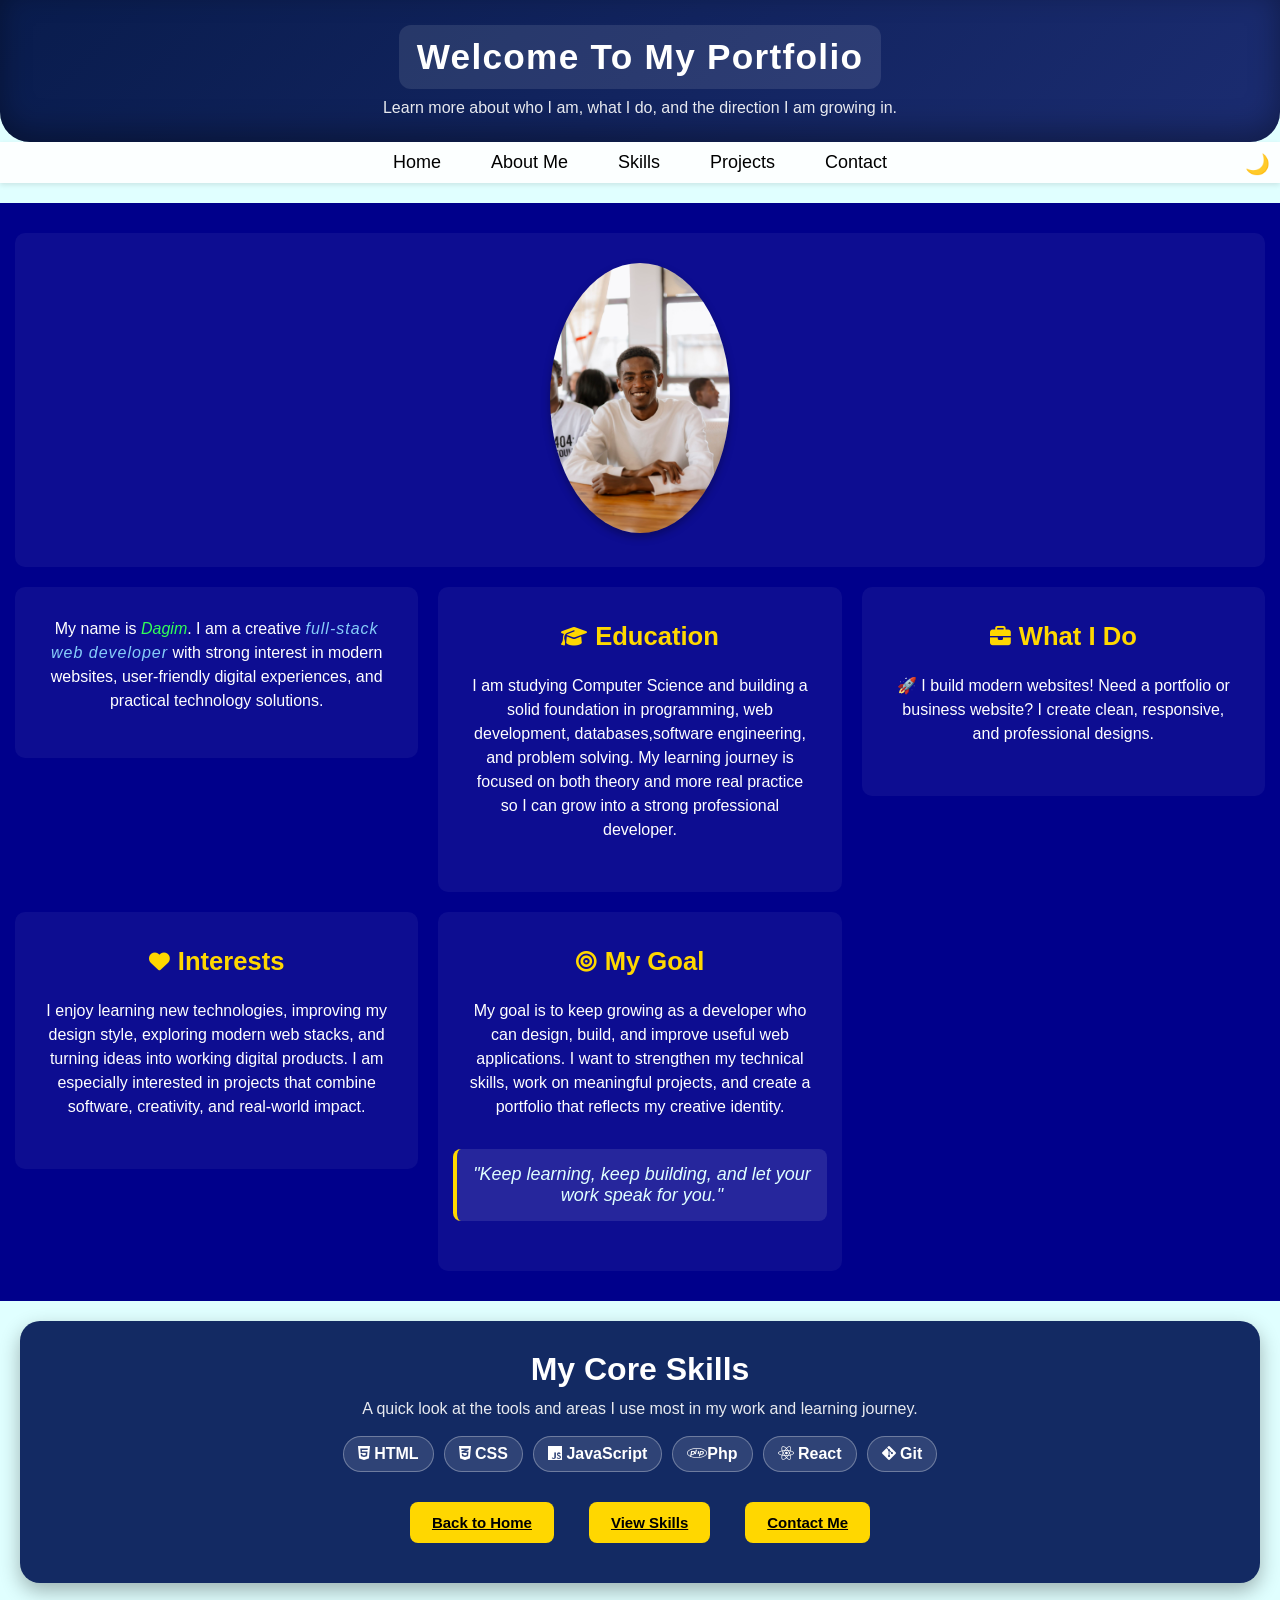
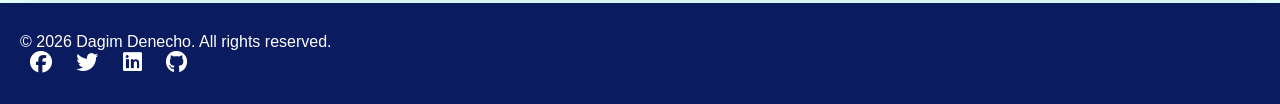
==== commit 10612734: "Refactor about-me.html for clarity and conciseness" ====
--- a/about-me.html
+++ b/about-me.html
@@ -43,12 +43,12 @@
 		<img src="dagi4.jpg" alt="Dagim Denecho portrait" width="300" height="300">
 	</div>
 	<div class="about-item">
-		<p>My name is <span id="dagi">Dagim</span>. I am a Computer Science student and a creative <span class="webdeveloper">full-stack web developer</span> with strong interest in modern websites, user-friendly digital experiences, and practical technology solutions. I also work in <!.. <span class="veditor">video editing</span> and ..> <span class="gdesigner">graphic design</span>, which helps me combine technical skill with visual creativity.</p>
+		<p>My name is <span id="dagi">Dagim</span>. I am a creative <span class="webdeveloper">full-stack web developer</span> with strong interest in modern websites, user-friendly digital experiences, and practical technology solutions.<!-- I also work in <!.. <span class="veditor">video editing</span> and ..> <span class="gdesigner">graphic design</span>, which helps me combine technical skill with visual creativity.--></p>
 	</div>
 	<div class="about-item">
 		<section class="about-section">
 			<h2><i class="fas fa-graduation-cap"></i> Education</h2>
-			<p>I am studying Computer Science and building a solid foundation in programming, web development, databases, networking, software engineering, and problem solving. My learning journey is focused on both theory and real practice so I can grow into a strong professional developer.</p>
+			<p>I am studying Computer Science and building a solid foundation in programming, web development, databases,software engineering, and problem solving. My learning journey is focused on both theory and more real practice so I can grow into a strong professional developer.</p>
 		</section>
 	</div>
 	<div class="about-item">
@@ -69,7 +69,7 @@
 	<div class="about-item">
 		<section class="about-section">
 			<h2><i class="fas fa-bullseye"></i> My Goal</h2>
-			<p>My goal is to keep growing as a developer who can design, build, and improve useful web applications. I want to strengthen my technical skills, work on meaningful projects, and create a portfolio that reflects both my computer science background and my creative identity.</p>
+			<p>My goal is to keep growing as a developer who can design, build, and improve useful web applications. I want to strengthen my technical skills, work on meaningful projects, and create a portfolio that reflects my creative identity.</p>
 			<blockquote>"Keep learning, keep building, and let your work speak for you."</blockquote>
 		</section>
 	</div>
@@ -85,7 +85,7 @@
 		<span><i class="fab fa-php"></i>Php</span>
 		<span><i class="fab fa-react"></i> React</span>
 		<span><i class="fab fa-git-alt"></i> Git</span>
-		<span><i class="fab fa-figma"></i> Figma</span>
+		<!--<span><i class="fab fa-figma"></i> Figma</span>-->
 	</div>
 	<div class="cta-buttons">
 		<a href="index.html" class="button">Back to Home</a>
--- a/MYpersonal.css
+++ b/MYpersonal.css
@@ -340,7 +340,7 @@
 .footer-top {
 	display: flex;
 	flex-wrap: wrap;
-	justify-content: space-between;
+	justify-content: center;
 	gap: 20px;
 	margin-bottom: 20px;
 	border-bottom: 1px solid rgba(255,255,255,0.2);
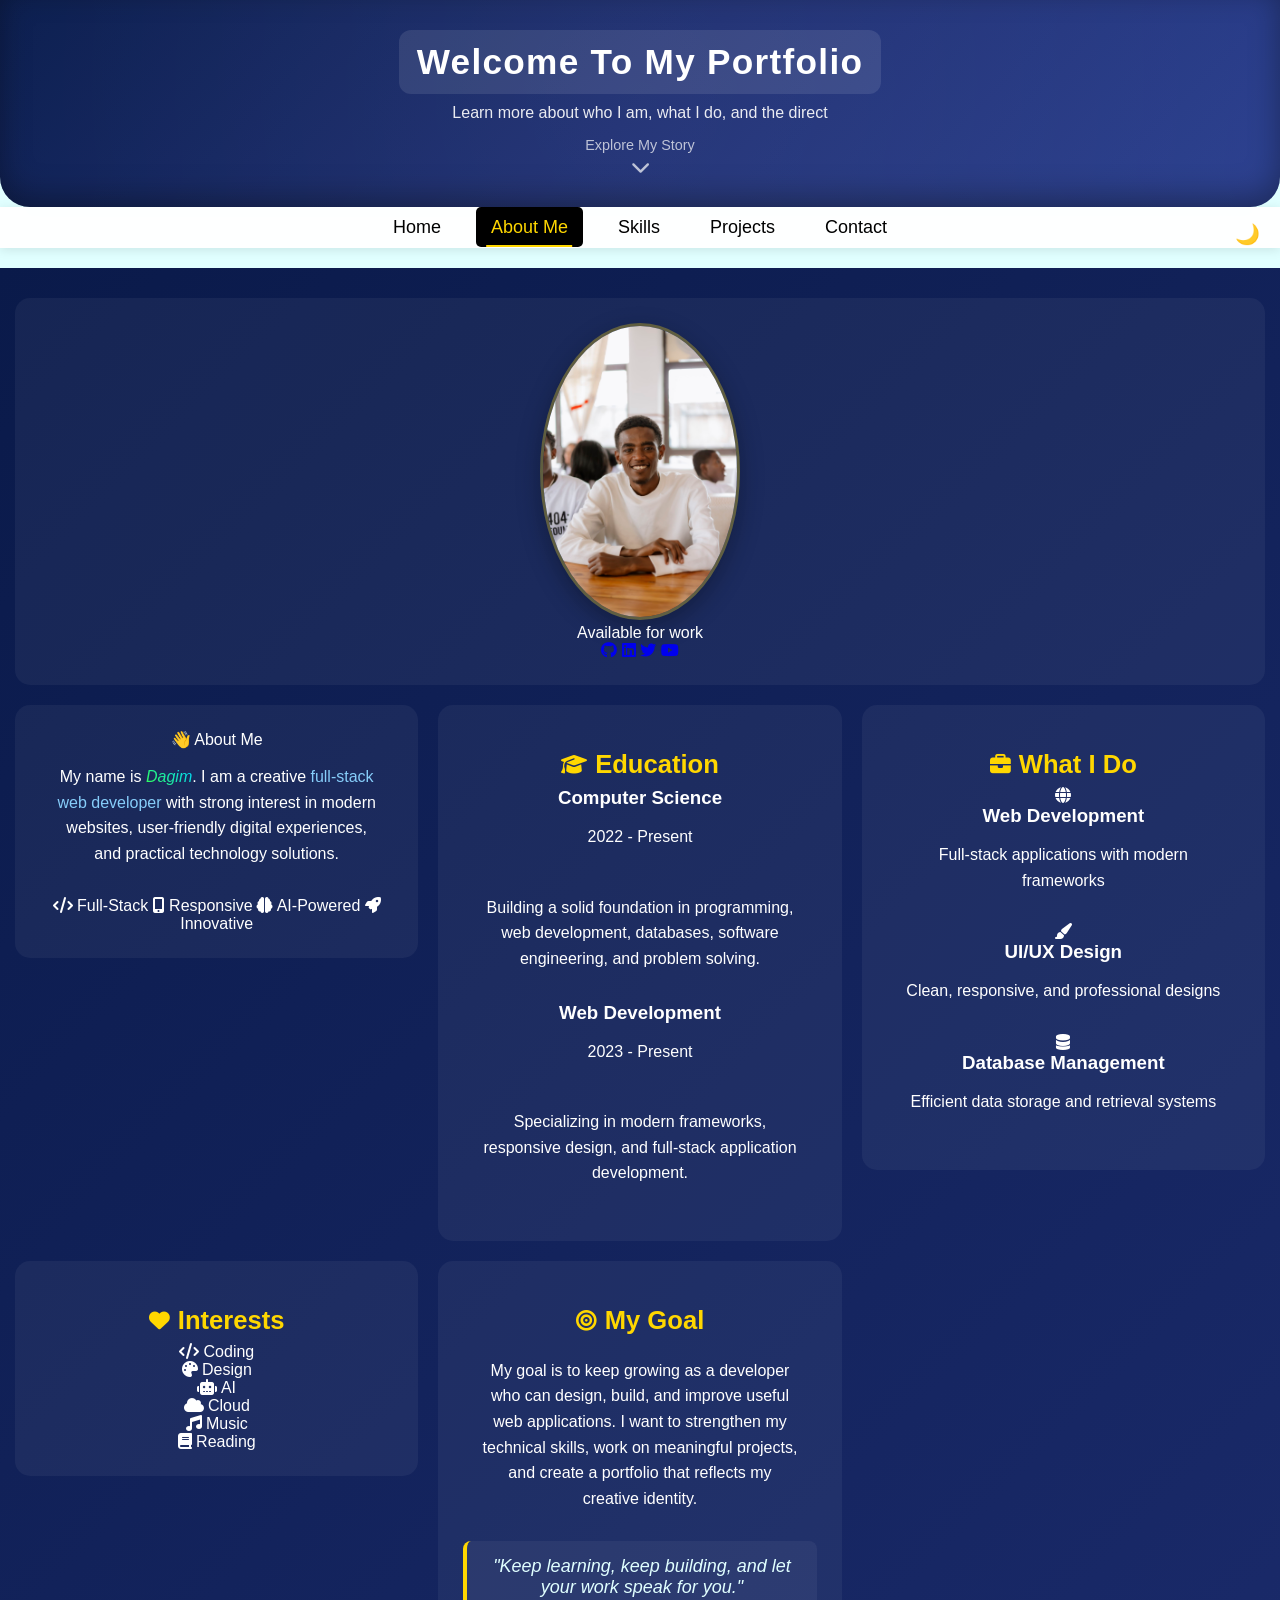
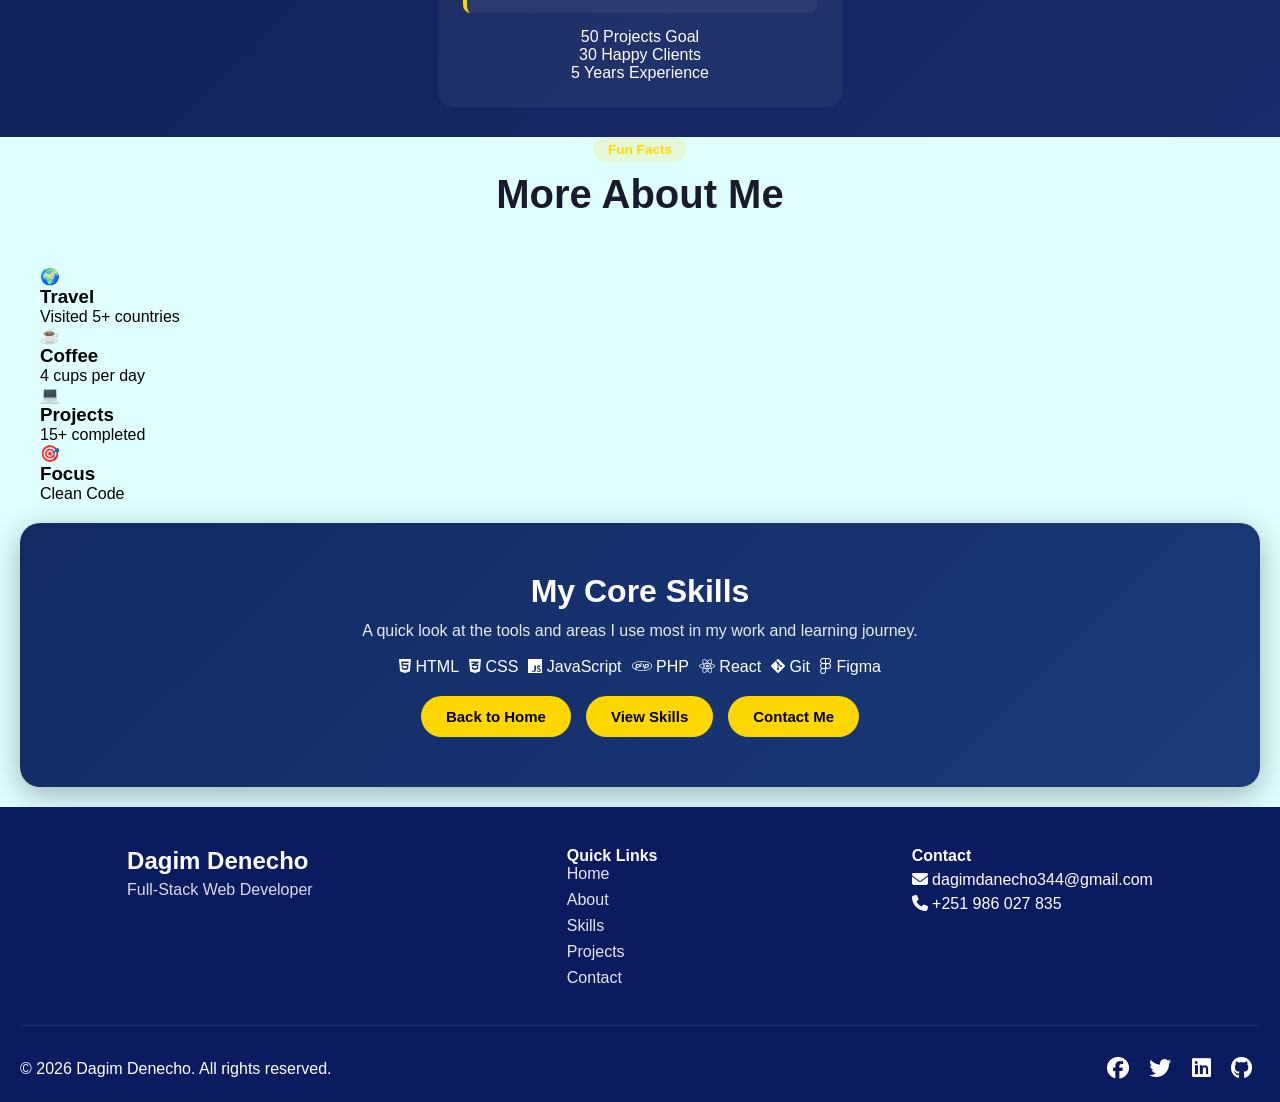
==== commit 6b392475: "Update about-me.html" ====
--- a/about-me.html
+++ b/about-me.html
@@ -5,75 +5,191 @@
 	<meta name="viewport" content="width=device-width, initial-scale=1">
 	<link rel="stylesheet" href="MYpersonal.css" />
 	<link rel="stylesheet" href="https://cdnjs.cloudflare.com/ajax/libs/font-awesome/6.5.0/css/all.min.css">
-	<title>About Me Page</title>
+	<title>About Me | Dagim Danecho</title>
 </head>
 <body class="inner-page">
 <header class="hero-banner">
 	<h1 id="Welcome">Welcome To My Portfolio</h1>
 	<p class="subheading">Learn more about who I am, what I do, and the direction I am growing in.</p>
+	<div class="scroll-indicator">
+		<span>Explore My Story</span>
+		<i class="fas fa-chevron-down"></i>
+	</div>
 </header>
 
-<nav><button id="menu-toggle">&#9776;</button><button id="dark-mode">&#127769;</button>
+<nav>
+	<button id="menu-toggle" aria-label="Toggle menu">☰</button>
+	<button id="dark-mode" aria-label="Toggle dark mode">🌙</button>
 	<ul>
 		<li><a href="index.html">Home</a></li>
-		<li><a href="about-me.html">About Me</a></li>
+		<li><a href="about-me.html" class="active">About Me</a></li>
 		<li><a href="skill.html">Skills</a></li>
 		<li><a href="gallery.html">Projects</a></li>
 		<li><a href="contact.html">Contact</a></li>
 	</ul>
 </nav>
 
-<script>
-const toggle = document.getElementById("menu-toggle");
-const nav = document.querySelector("nav ul");
-
-toggle.addEventListener("click", () => {
-    nav.classList.toggle("active");
-});
-
-const darkBtn = document.getElementById("dark-mode");
-
-darkBtn.addEventListener("click", () => {
-	document.body.classList.toggle("dark-mode");
-});
-</script>
-
 <div class="about_me">
-	<div class="about-item">
-		<img src="dagi4.jpg" alt="Dagim Denecho portrait" width="300" height="300">
-	</div>
-	<div class="about-item">
-		<p>My name is <span id="dagi">Dagim</span>. I am a creative <span class="webdeveloper">full-stack web developer</span> with strong interest in modern websites, user-friendly digital experiences, and practical technology solutions.<!-- I also work in <!.. <span class="veditor">video editing</span> and ..> <span class="gdesigner">graphic design</span>, which helps me combine technical skill with visual creativity.--></p>
-	</div>
-	<div class="about-item">
+	<div class="about-item about-profile">
+		<div class="profile-image-wrapper">
+			<img src="dagi4.jpg" alt="Dagim Denecho portrait">
+			<div class="profile-status">
+				<span class="status-dot"></span>
+				<span>Available for work</span>
+			</div>
+		</div>
+		<div class="profile-social-links">
+			<a href="#" aria-label="GitHub"><i class="fab fa-github"></i></a>
+			<a href="#" aria-label="LinkedIn"><i class="fab fa-linkedin"></i></a>
+			<a href="#" aria-label="Twitter"><i class="fab fa-twitter"></i></a>
+			<a href="#" aria-label="YouTube"><i class="fab fa-youtube"></i></a>
+		</div>
+	</div>
+	
+	<div class="about-item about-intro">
+		<div class="intro-badge">👋 About Me</div>
+		<p>My name is <span id="dagi">Dagim</span>. I am a creative <span class="webdeveloper">full-stack web developer</span> with strong interest in modern websites, user-friendly digital experiences, and practical technology solutions.</p>
+		<div class="intro-tags">
+			<span><i class="fas fa-code"></i> Full-Stack</span>
+			<span><i class="fas fa-mobile-alt"></i> Responsive</span>
+			<span><i class="fas fa-brain"></i> AI-Powered</span>
+			<span><i class="fas fa-rocket"></i> Innovative</span>
+		</div>
+	</div>
+	
+	<div class="about-item about-education">
 		<section class="about-section">
 			<h2><i class="fas fa-graduation-cap"></i> Education</h2>
-			<p>I am studying Computer Science and building a solid foundation in programming, web development, databases,software engineering, and problem solving. My learning journey is focused on both theory and more real practice so I can grow into a strong professional developer.</p>
+			<div class="timeline">
+				<div class="timeline-item">
+					<div class="timeline-dot"></div>
+					<div class="timeline-content">
+						<h3>Computer Science</h3>
+						<p class="timeline-date">2022 - Present</p>
+						<p>Building a solid foundation in programming, web development, databases, software engineering, and problem solving.</p>
+					</div>
+				</div>
+				<div class="timeline-item">
+					<div class="timeline-dot"></div>
+					<div class="timeline-content">
+						<h3>Web Development</h3>
+						<p class="timeline-date">2023 - Present</p>
+						<p>Specializing in modern frameworks, responsive design, and full-stack application development.</p>
+					</div>
+				</div>
+			</div>
 		</section>
 	</div>
-	<div class="about-item">
+	
+	<div class="about-item about-work">
 		<section class="about-section">
 			<h2><i class="fas fa-briefcase"></i> What I Do</h2>
-			<p>🚀 I build modern websites!
-
-Need a portfolio or business website?
-I create clean, responsive, and professional designs.</p>
+			<div class="work-grid">
+				<div class="work-item">
+					<i class="fas fa-globe"></i>
+					<h3>Web Development</h3>
+					<p>Full-stack applications with modern frameworks</p>
+				</div>
+				<div class="work-item">
+					<i class="fas fa-paint-brush"></i>
+					<h3>UI/UX Design</h3>
+					<p>Clean, responsive, and professional designs</p>
+				</div>
+				<div class="work-item">
+					<i class="fas fa-database"></i>
+					<h3>Database Management</h3>
+					<p>Efficient data storage and retrieval systems</p>
+				</div>
+			</div>
 		</section>
 	</div>
-	<div class="about-item">
+	
+	<div class="about-item about-interests">
 		<section class="about-section">
 			<h2><i class="fas fa-heart"></i> Interests</h2>
-			<p>I enjoy learning new technologies, improving my design style, exploring modern web stacks, and turning ideas into working digital products. I am especially interested in projects that combine software, creativity, and real-world impact.</p>
+			<div class="interests-grid">
+				<div class="interest-item">
+					<i class="fas fa-code"></i>
+					<span>Coding</span>
+				</div>
+				<div class="interest-item">
+					<i class="fas fa-palette"></i>
+					<span>Design</span>
+				</div>
+				<div class="interest-item">
+					<i class="fas fa-robot"></i>
+					<span>AI</span>
+				</div>
+				<div class="interest-item">
+					<i class="fas fa-cloud"></i>
+					<span>Cloud</span>
+				</div>
+				<div class="interest-item">
+					<i class="fas fa-music"></i>
+					<span>Music</span>
+				</div>
+				<div class="interest-item">
+					<i class="fas fa-book"></i>
+					<span>Reading</span>
+				</div>
+			</div>
 		</section>
 	</div>
-	<div class="about-item">
+	
+	<div class="about-item about-goal">
 		<section class="about-section">
 			<h2><i class="fas fa-bullseye"></i> My Goal</h2>
 			<p>My goal is to keep growing as a developer who can design, build, and improve useful web applications. I want to strengthen my technical skills, work on meaningful projects, and create a portfolio that reflects my creative identity.</p>
 			<blockquote>"Keep learning, keep building, and let your work speak for you."</blockquote>
+			<div class="goal-stats">
+				<div class="goal-stat">
+					<span class="goal-number" data-target="50">0</span>
+					<span class="goal-label">Projects Goal</span>
+				</div>
+				<div class="goal-stat">
+					<span class="goal-number" data-target="30">0</span>
+					<span class="goal-label">Happy Clients</span>
+				</div>
+				<div class="goal-stat">
+					<span class="goal-number" data-target="5">0</span>
+					<span class="goal-label">Years Experience</span>
+				</div>
+			</div>
 		</section>
 	</div>
 </div>
+
+<!-- Fun Facts Section -->
+<section class="fun-facts">
+	<div class="container">
+		<div class="section-header">
+			<span class="section-tag">Fun Facts</span>
+			<h2>More About Me</h2>
+		</div>
+		<div class="facts-grid">
+			<div class="fact-card">
+				<div class="fact-icon">🌍</div>
+				<h3>Travel</h3>
+				<p>Visited 5+ countries</p>
+			</div>
+			<div class="fact-card">
+				<div class="fact-icon">☕</div>
+				<h3>Coffee</h3>
+				<p>4 cups per day</p>
+			</div>
+			<div class="fact-card">
+				<div class="fact-icon">💻</div>
+				<h3>Projects</h3>
+				<p>15+ completed</p>
+			</div>
+			<div class="fact-card">
+				<div class="fact-icon">🎯</div>
+				<h3>Focus</h3>
+				<p>Clean Code</p>
+			</div>
+		</div>
+	</div>
+</section>
 
 <section class="hero-cta">
 	<h2>My Core Skills</h2>
@@ -82,10 +198,10 @@
 		<span><i class="fab fa-html5"></i> HTML</span>
 		<span><i class="fab fa-css3-alt"></i> CSS</span>
 		<span><i class="fab fa-js"></i> JavaScript</span>
-		<span><i class="fab fa-php"></i>Php</span>
+		<span><i class="fab fa-php"></i> PHP</span>
 		<span><i class="fab fa-react"></i> React</span>
 		<span><i class="fab fa-git-alt"></i> Git</span>
-		<!--<span><i class="fab fa-figma"></i> Figma</span>-->
+		<span><i class="fab fa-figma"></i> Figma</span>
 	</div>
 	<div class="cta-buttons">
 		<a href="index.html" class="button">Back to Home</a>
@@ -95,14 +211,167 @@
 </section>
 
 <footer>
-	<p>&copy; 2026 Dagim Denecho. All rights reserved.</p>
-	<div class="social-links">
-		<a href="#" class="fab fa-facebook"></a>
-		<a href="#" class="fab fa-twitter"></a>
-		<a href="#" class="fab fa-linkedin"></a>
-		<a href="#" class="fab fa-github"></a>
+	<div class="footer-top">
+		<div class="footer-brand">
+			<h3>Dagim Denecho</h3>
+			<p>Full-Stack Web Developer</p>
+		</div>
+		<div class="footer-links">
+			<h4>Quick Links</h4>
+			<ul>
+				<li><a href="index.html">Home</a></li>
+				<li><a href="about-me.html">About</a></li>
+				<li><a href="skill.html">Skills</a></li>
+				<li><a href="gallery.html">Projects</a></li>
+				<li><a href="contact.html">Contact</a></li>
+			</ul>
+		</div>
+		<div class="footer-contact">
+			<h4>Contact</h4>
+			<p><i class="fas fa-envelope"></i> <a href="mailto:dagimdanecho344@gmail.com">dagimdanecho344@gmail.com</a></p>
+			<p><i class="fas fa-phone"></i> <a href="tel:+251986027835">+251 986 027 835</a></p>
+		</div>
+	</div>
+	<div class="footer-bottom">
+		<p>&copy; 2026 Dagim Denecho. All rights reserved.</p>
+		<div class="social-links">
+			<a href="#" aria-label="Facebook"><i class="fab fa-facebook"></i></a>
+			<a href="#" aria-label="Twitter"><i class="fab fa-twitter"></i></a>
+			<a href="#" aria-label="LinkedIn"><i class="fab fa-linkedin"></i></a>
+			<a href="#" aria-label="GitHub"><i class="fab fa-github"></i></a>
+		</div>
 	</div>
 </footer>
 
+<!-- Back to Top Button -->
+<button id="backToTop" aria-label="Back to top">
+	<i class="fas fa-arrow-up"></i>
+</button>
+
+<script>
+// Mobile Menu Toggle
+const toggle = document.getElementById("menu-toggle");
+const nav = document.querySelector("nav ul");
+
+toggle.addEventListener("click", () => {
+    nav.classList.toggle("active");
+});
+
+// Dark Mode Toggle
+const darkBtn = document.getElementById("dark-mode");
+
+darkBtn.addEventListener("click", () => {
+	document.body.classList.toggle("dark-mode");
+	darkBtn.textContent = document.body.classList.contains("dark-mode") ? "☀️" : "🌙";
+});
+
+// Close mobile menu on link click
+document.querySelectorAll('nav ul li a').forEach(link => {
+	link.addEventListener('click', () => {
+		if (window.innerWidth <= 768) {
+			nav.classList.remove('active');
+		}
+	});
+});
+
+// Animated Stats Counter
+const stats = document.querySelectorAll('.goal-number');
+
+const animateStats = () => {
+	stats.forEach(stat => {
+		const target = parseInt(stat.getAttribute('data-target'));
+		const current = parseInt(stat.textContent);
+		const increment = Math.ceil(target / 60);
+		
+		if (current < target) {
+			const newValue = Math.min(current + increment, target);
+			stat.textContent = newValue;
+			setTimeout(animateStats, 30);
+		}
+	});
+};
+
+// Start stats animation when visible
+const observerOptions = {
+	threshold: 0.5
+};
+
+const observer = new IntersectionObserver((entries) => {
+	entries.forEach(entry => {
+		if (entry.isIntersecting) {
+			stats.forEach(stat => stat.textContent = '0');
+			animateStats();
+		}
+	});
+}, observerOptions);
+
+document.querySelectorAll('.goal-stat').forEach(el => {
+	observer.observe(el);
+});
+
+// Back to Top Button
+const backToTopBtn = document.getElementById('backToTop');
+
+window.addEventListener('scroll', () => {
+	if (window.scrollY > 300) {
+		backToTopBtn.classList.add('visible');
+	} else {
+		backToTopBtn.classList.remove('visible');
+	}
+});
+
+backToTopBtn.addEventListener('click', () => {
+	window.scrollTo({ top: 0, behavior: 'smooth' });
+});
+
+// Scroll Reveal Animation
+const revealElements = document.querySelectorAll('.about-item, .fact-card, .work-item, .interest-item, .timeline-item');
+
+const revealObserver = new IntersectionObserver((entries) => {
+	entries.forEach(entry => {
+		if (entry.isIntersecting) {
+			entry.target.classList.add('revealed');
+		}
+	});
+}, {
+	threshold: 0.1,
+	rootMargin: '0px 0px -30px 0px'
+});
+
+revealElements.forEach(el => revealObserver.observe(el));
+
+// Add smooth scroll to all anchor links
+document.querySelectorAll('a[href^="#"]').forEach(anchor => {
+	anchor.addEventListener('click', function(e) {
+		const href = this.getAttribute('href');
+		if (href !== '#') {
+			e.preventDefault();
+			const target = document.querySelector(href);
+			if (target) {
+				target.scrollIntoView({ behavior: 'smooth' });
+			}
+		}
+	});
+});
+
+// Typing effect for subtitle (optional)
+const subtitle = document.querySelector('.subheading');
+if (subtitle) {
+	const text = subtitle.textContent;
+	subtitle.textContent = '';
+	let i = 0;
+	const typeSubtitle = () => {
+		if (i < text.length) {
+			subtitle.textContent += text.charAt(i);
+			i++;
+			setTimeout(typeSubtitle, 30);
+		}
+	};
+	// Only run if not already typed (check if text exists)
+	if (text) {
+		setTimeout(typeSubtitle, 500);
+	}
+}
+</script>
 </body>
 </html>
--- a/MYpersonal.css
+++ b/MYpersonal.css
@@ -9,23 +9,62 @@
 	background-color: lightcyan;
 	font-family: Arial, sans-serif;
 	transition: background-color 0.3s, color 0.3s;
+	overflow-x: hidden;
 }
 
 /* Dark mode */
 body.dark-mode {
-	background-color: #333;
-	color: white;
+	background-color: #1a1a2e;
+	color: #e0e0e0;
+}
+
+/* Scroll Indicator */
+.scroll-indicator {
+	margin-top: 15px;
+	animation: bounce 2s infinite;
+	color: rgba(255,255,255,0.7);
+	font-size: 0.9rem;
+}
+
+.scroll-indicator i {
+	display: block;
+	margin-top: 5px;
+	font-size: 1.2rem;
+}
+
+@keyframes bounce {
+	0%, 20%, 50%, 80%, 100% { transform: translateY(0); }
+	40% { transform: translateY(-10px); }
+	60% { transform: translateY(-5px); }
 }
 
 /* Hero banner */
 .hero-banner {
-	background: linear-gradient(135deg, #091c4d, #1b2c71);
+	background: linear-gradient(135deg, #091c4d, #1b2c71, #2a3f8f);
 	color: #ffffff;
 	text-align: center;
-	padding: 25px 20px;
+	padding: 30px 20px;
 	border-radius: 0 0 30px 30px;
 	margin-bottom: 15px;
 	box-shadow: inset 0 -10px 30px rgba(0,0,0,0.35);
+	position: relative;
+	overflow: hidden;
+}
+
+.hero-banner::before {
+	content: '';
+	position: absolute;
+	top: -50%;
+	left: -50%;
+	width: 200%;
+	height: 200%;
+	background: radial-gradient(circle at center, rgba(255,255,255,0.05) 0%, transparent 70%);
+	animation: shimmer 10s linear infinite;
+}
+
+@keyframes shimmer {
+	0% { transform: rotate(0deg); }
+	100% { transform: rotate(360deg); }
 }
 
 body.inner-page .hero-banner {
@@ -40,25 +79,35 @@
 	background: rgba(255,255,255,0.1);
 	display: inline-block;
 	margin-bottom: 10px;
-	animation: welcomePulse 2.5s ease-in-out infinite, welcomeSlide 8s linear infinite;
+	animation: welcomePulse 2.5s ease-in-out infinite;
+	position: relative;
+	z-index: 1;
+}
+
+@keyframes welcomePulse {
+	0%, 100% { transform: scale(1); }
+	50% { transform: scale(1.02); }
 }
 
 .hero-banner .subheading {
 	font-size: 1rem;
 	opacity: 0.9;
+	position: relative;
+	z-index: 1;
 }
 
 #Welcome {
 	color: #ffffff;
 }
-
 
 /* Navigation */
 nav {
 	padding: 10px;
 	position: relative;
-	background: rgba(255, 255, 255, 0.9);
-	box-shadow: 0 2px 5px rgba(0,0,0,0.1);
+	background: rgba(255, 255, 255, 0.95);
+	box-shadow: 0 2px 10px rgba(0,0,0,0.1);
+	backdrop-filter: blur(10px);
+	z-index: 100;
 }
 
 body.inner-page nav {
@@ -73,12 +122,20 @@
 	font-size: 20px;
 	cursor: pointer;
 	color: black;
-	transition: color 0.3s;
+	transition: all 0.3s;
+	z-index: 10;
+	padding: 5px 10px;
+	border-radius: 5px;
+}
+
+nav button:hover {
+	background: rgba(0,0,0,0.05);
+	transform: scale(1.1);
 }
 
 nav button#menu-toggle {
 	left: 10px;
-	display: none; /* Hidden on desktop */
+	display: none;
 }
 
 nav button#dark-mode {
@@ -87,6 +144,10 @@
 
 body.dark-mode nav button {
 	color: white;
+}
+
+body.dark-mode nav button:hover {
+	background: rgba(255,255,255,0.1);
 }
 
 nav ul {
@@ -104,7 +165,25 @@
 	color: black;
 	padding: 10px 15px;
 	border-radius: 5px;
-	transition: background-color 0.3s, color 0.3s;
+	transition: all 0.3s;
+	position: relative;
+}
+
+nav ul li a::after {
+	content: '';
+	position: absolute;
+	bottom: 0;
+	left: 50%;
+	width: 0;
+	height: 2px;
+	background: gold;
+	transition: all 0.3s;
+	transform: translateX(-50%);
+}
+
+nav ul li a:hover::after,
+nav ul li a.active::after {
+	width: 80%;
 }
 
 nav ul li a.active,
@@ -116,6 +195,16 @@
 nav ul li a:focus {
 	outline: 2px solid gold;
 	outline-offset: 2px;
+}
+
+body.dark-mode nav ul li a {
+	color: #e0e0e0;
+}
+
+body.dark-mode nav ul li a.active,
+body.dark-mode nav ul li a:hover {
+	background-color: #2a2a4a;
+	color: gold;
 }
 
 @media (max-width: 768px) {
@@ -127,13 +216,14 @@
 		flex-direction: column;
 		align-items: stretch;
 		display: none;
-		background: rgba(255, 255, 255, 0.95);
+		background: rgba(255, 255, 255, 0.98);
 		position: absolute;
 		top: 100%;
 		left: 0;
 		width: 100%;
 		padding: 15px;
-		box-shadow: 0 2px 8px rgba(0,0,0,0.25);
+		box-shadow: 0 4px 15px rgba(0,0,0,0.2);
+		backdrop-filter: blur(10px);
 	}
 
 	nav ul.active {
@@ -141,7 +231,7 @@
 	}
 
 	nav ul li {
-		margin: 8px 0;
+		margin: 5px 0;
 	}
 
 	nav ul li a {
@@ -151,98 +241,516 @@
 		display: block;
 		text-align: center;
 	}
-}
-nav ul li a:hover {
-	background-color: black;
-	color: gold;
-}
-
-nav ul li a:active {
-	color: red;
+	
+	nav ul li a::after {
+		display: none;
+	}
+}
+
+body.dark-mode nav ul {
+	background: rgba(30, 30, 50, 0.98);
 }
 
 body.dark-mode nav ul li a {
-	color: white;
-}
-
-nav ul.active {
-	display: flex;
-	flex-direction: column;
-	position: absolute;
-	top: 100%;
-	left: 0;
-	background: white;
-	width: 100%;
-	padding: 10px;
-	box-shadow: 0 2px 5px rgba(0,0,0,0.2);
-}
-
-body.dark-mode nav ul.active {
-	background: #444;
+	color: #e0e0e0;
 }
 
 /* Hero Section */
 .hero {
+	background: linear-gradient(135deg, #0a1a4a, #1a2a6a, #0a1a4a);
+	min-height: 80vh;
+	padding: 60px 20px;
 	display: flex;
 	align-items: center;
+	justify-content: center;
+}
+
+.hero-content {
+	max-width: 1280px;
+	width: 100%;
+	display: grid;
+	grid-template-columns: 1fr 1fr;
+	gap: 60px;
+	align-items: center;
+}
+
+.hero-text {
+	color: white;
+}
+
+.badge {
+	display: inline-block;
+	background: rgba(255, 215, 0, 0.2);
+	color: gold;
+	padding: 6px 16px;
+	border-radius: 999px;
+	font-size: 0.85rem;
+	font-weight: 600;
+	margin-bottom: 20px;
+	border: 1px solid rgba(255, 215, 0, 0.3);
+	animation: pulseGlow 2s ease-in-out infinite;
+}
+
+@keyframes pulseGlow {
+	0%, 100% { box-shadow: 0 0 0 0 rgba(255, 215, 0, 0.2); }
+	50% { box-shadow: 0 0 20px 5px rgba(255, 215, 0, 0.1); }
+}
+
+.hero h1 {
+	font-size: 3rem;
+	margin-bottom: 10px;
+}
+
+#dagi {
+	background: linear-gradient(45deg, #33FF57, #00d4ff);
+	-webkit-background-clip: text;
+	-webkit-text-fill-color: transparent;
+	background-clip: text;
+}
+
+.webdeveloper {
+	color: #00d4ff;
+}
+
+.typed-text {
+	color: #ff6b6b;
+	font-weight: 600;
+	min-height: 1.5em;
+	display: inline-block;
+}
+
+.typed-text::after {
+	content: '|';
+	animation: blink 0.7s infinite;
+}
+
+@keyframes blink {
+	0%, 100% { opacity: 1; }
+	50% { opacity: 0; }
+}
+
+.hero-stats {
+	display: flex;
 	gap: 40px;
-	padding: 60px 20px;
-	background-color: darkblue;
-	min-height: 60vh;
-}
-
-.hero > div {
-	flex: 1;
+	margin: 30px 0;
+}
+
+.stat {
 	text-align: center;
 }
 
-.hero img {
-	max-width: 100%;
+.stat-number {
+	font-size: 2.2rem;
+	font-weight: 700;
+	color: gold;
+	display: block;
+}
+
+.stat-label {
+	font-size: 0.9rem;
+	opacity: 0.7;
+}
+
+.hero-actions {
+	display: flex;
+	gap: 15px;
+	flex-wrap: wrap;
+	margin-top: 20px;
+}
+
+.button.primary {
+	background: linear-gradient(45deg, gold, #ffd700);
+	color: #1a1a2e;
+	border: none;
+	padding: 14px 32px;
+	font-size: 1rem;
+	font-weight: 700;
+	border-radius: 50px;
+	cursor: pointer;
+	transition: all 0.3s;
+	text-decoration: none;
+	display: inline-block;
+}
+
+.button.primary:hover {
+	transform: translateY(-3px);
+	box-shadow: 0 10px 30px rgba(255, 215, 0, 0.3);
+}
+
+.button.secondary {
+	background: transparent;
+	color: white;
+	border: 2px solid rgba(255,255,255,0.3);
+	padding: 12px 30px;
+	font-size: 1rem;
+	font-weight: 600;
+	border-radius: 50px;
+	cursor: pointer;
+	transition: all 0.3s;
+	text-decoration: none;
+	display: inline-block;
+}
+
+.button.secondary:hover {
+	background: rgba(255,255,255,0.1);
+	border-color: white;
+	transform: translateY(-3px);
+}
+
+.hero-image-wrapper {
+	display: flex;
+	justify-content: center;
+	align-items: center;
+}
+
+.hero-image-container {
+	position: relative;
+	width: 100%;
+	max-width: 450px;
+}
+
+.hero-image-container img {
+	width: 100%;
 	height: auto;
 	border-radius: 50%;
-	box-shadow: 0 4px 8px rgba(0,0,0,0.3);
+	box-shadow: 0 20px 60px rgba(0,0,0,0.5);
+	border: 4px solid rgba(255,255,255,0.1);
+	transition: transform 0.5s;
+	aspect-ratio: 1/1;
+	object-fit: cover;
+}
+
+.hero-image-container img:hover {
+	transform: scale(1.03);
+}
+
+.floating-badge {
+	position: absolute;
+	background: rgba(255,255,255,0.95);
+	backdrop-filter: blur(10px);
+	padding: 12px 18px;
+	border-radius: 50px;
+	box-shadow: 0 10px 30px rgba(0,0,0,0.2);
+	display: flex;
+	align-items: center;
+	gap: 10px;
+	font-weight: 600;
+	color: #1a1a2e;
+	animation: floatBadge 3s ease-in-out infinite;
+}
+
+.floating-badge i {
+	color: gold;
+	font-size: 1.2rem;
+}
+
+.floating-badge:first-of-type {
+	top: 10%;
+	right: -10%;
+}
+
+.floating-badge.bottom {
+	bottom: 15%;
+	left: -10%;
+	animation-delay: 1.5s;
+}
+
+@keyframes floatBadge {
+	0%, 100% { transform: translateY(0); }
+	50% { transform: translateY(-10px); }
+}
+
+@media (max-width: 1024px) {
+	.hero-content {
+		grid-template-columns: 1fr;
+		text-align: center;
+		gap: 40px;
+	}
+	
+	.hero-stats {
+		justify-content: center;
+	}
+	
+	.hero-actions {
+		justify-content: center;
+	}
+	
+	.floating-badge:first-of-type {
+		right: 5%;
+	}
+	
+	.floating-badge.bottom {
+		left: 5%;
+	}
+}
+
+@media (max-width: 768px) {
+	.hero h1 {
+		font-size: 2.2rem;
+	}
+	
+	.hero-stats {
+		gap: 20px;
+	}
+	
+	.stat-number {
+		font-size: 1.8rem;
+	}
+	
+	.floating-badge {
+		padding: 8px 14px;
+		font-size: 0.8rem;
+	}
+	
+	.floating-badge:first-of-type {
+		top: 5%;
+		right: 2%;
+	}
+	
+	.floating-badge.bottom {
+		bottom: 10%;
+		left: 2%;
+	}
+}
+
+/* Services Section */
+.services-section {
+	padding: 80px 20px;
+	background: #f8f9fa;
+}
+
+body.dark-mode .services-section {
+	background: #1a1a2e;
+}
+
+.container {
+	max-width: 1200px;
+	margin: 0 auto;
+}
+
+.section-header {
+	text-align: center;
+	margin-bottom: 50px;
+}
+
+.section-tag {
+	display: inline-block;
+	padding: 5px 15px;
+	background: rgba(255, 215, 0, 0.15);
+	color: gold;
+	border-radius: 999px;
+	font-size: 0.85rem;
+	font-weight: 600;
+	margin-bottom: 10px;
+}
+
+.section-header h2 {
+	font-size: 2.5rem;
+	margin-bottom: 10px;
+	color: #1a1a2e;
+}
+
+body.dark-mode .section-header h2 {
+	color: white;
+}
+
+.section-header p {
+	color: #666;
+	font-size: 1.1rem;
+}
+
+body.dark-mode .section-header p {
+	color: #aaa;
+}
+
+.services-grid {
+	display: grid;
+	grid-template-columns: repeat(auto-fit, minmax(300px, 1fr));
+	gap: 30px;
+}
+
+.service-card {
+	background: white;
+	padding: 40px 30px;
+	border-radius: 20px;
+	text-align: center;
+	box-shadow: 0 10px 40px rgba(0,0,0,0.05);
+	transition: all 0.4s;
+	opacity: 0;
+	transform: translateY(30px);
+}
+
+.service-card.revealed {
+	opacity: 1;
+	transform: translateY(0);
+}
+
+body.dark-mode .service-card {
+	background: #2a2a4a;
+	color: white;
+}
+
+.service-card:hover {
+	transform: translateY(-10px);
+	box-shadow: 0 20px 60px rgba(0,0,0,0.1);
+}
+
+.service-icon {
+	width: 70px;
+	height: 70px;
+	background: linear-gradient(135deg, rgba(255, 215, 0, 0.1), rgba(255, 215, 0, 0.05));
+	border-radius: 50%;
+	display: flex;
+	align-items: center;
+	justify-content: center;
+	margin: 0 auto 20px;
+	font-size: 2rem;
+	color: gold;
 	transition: transform 0.3s;
 }
 
-.hero img:hover {
-	transform: scale(1.05);
-}
-
-#dagi {
+.service-card:hover .service-icon {
+	transform: scale(1.1) rotate(5deg);
+}
+
+.service-card h3 {
+	font-size: 1.3rem;
+	margin-bottom: 15px;
+}
+
+.service-card p {
+	color: #666;
+	line-height: 1.6;
+}
+
+body.dark-mode .service-card p {
+	color: #bbb;
+}
+
+/* Testimonials Section */
+.testimonials-section {
+	padding: 80px 20px;
+	background: white;
+}
+
+body.dark-mode .testimonials-section {
+	background: #16213e;
+}
+
+.testimonials-grid {
+	max-width: 800px;
+	margin: 0 auto;
+	position: relative;
+	min-height: 200px;
+}
+
+.testimonial-card {
+	display: none;
+	text-align: center;
+	padding: 30px;
+	background: #f8f9fa;
+	border-radius: 20px;
+	box-shadow: 0 10px 40px rgba(0,0,0,0.05);
+	animation: fadeInUp 0.5s ease;
+}
+
+body.dark-mode .testimonial-card {
+	background: #2a2a4a;
+}
+
+.testimonial-card.active {
+	display: block;
+}
+
+@keyframes fadeInUp {
+	from {
+		opacity: 0;
+		transform: translateY(20px);
+	}
+	to {
+		opacity: 1;
+		transform: translateY(0);
+	}
+}
+
+.testimonial-card i {
+	font-size: 2.5rem;
+	color: gold;
+	margin-bottom: 15px;
+	opacity: 0.5;
+}
+
+.testimonial-card p {
+	font-size: 1.1rem;
+	line-height: 1.8;
+	color: #333;
+	margin-bottom: 20px;
 	font-style: italic;
-	color: #33FF57;
-}
-
-.webdeveloper, .veditor, .gdesigner {
-	font-style: italic;
-	letter-spacing: 1px;
-}
-
-.webdeveloper { color: lightskyblue; }
-.veditor { color: red; }
-.gdesigner { color: orange; }
-
-.hh {
-	color: white;
-	font-size: 2.5rem;
-	margin-bottom: 20px;
-}
-
-.hero h2 {
-	font-size: 1.5rem;
-	line-height: 1.6;
-	margin-bottom: 30px;
-}
-
-/* Hero CTA */
+}
+
+body.dark-mode .testimonial-card p {
+	color: #ddd;
+}
+
+.testimonial-author strong {
+	display: block;
+	color: #1a1a2e;
+	font-size: 1.1rem;
+}
+
+body.dark-mode .testimonial-author strong {
+	color: white;
+}
+
+.testimonial-author span {
+	color: #666;
+	font-size: 0.9rem;
+}
+
+body.dark-mode .testimonial-author span {
+	color: #aaa;
+}
+
+.testimonial-controls {
+	display: flex;
+	justify-content: center;
+	gap: 12px;
+	margin-top: 30px;
+}
+
+.testimonial-btn {
+	width: 12px;
+	height: 12px;
+	border-radius: 50%;
+	background: #ddd;
+	border: none;
+	cursor: pointer;
+	transition: all 0.3s;
+	padding: 0;
+}
+
+body.dark-mode .testimonial-btn {
+	background: #444;
+}
+
+.testimonial-btn.active {
+	background: gold;
+	transform: scale(1.3);
+}
+
+.testimonial-btn:hover {
+	transform: scale(1.2);
+}
+
+/* Hero CTA Section */
 .hero-cta {
-	padding: 30px 20px;
-	background: #132a63;
+	padding: 50px 20px;
+	background: linear-gradient(135deg, #132a63, #1a3a7a);
 	color: #fff;
 	text-align: center;
 	border-radius: 20px;
 	margin: 20px;
-	box-shadow: 0 8px 20px rgba(0,0,0,0.3);
+	box-shadow: 0 8px 30px rgba(0,0,0,0.3);
 }
 
 .hero-cta h2 {
@@ -254,6 +762,9 @@
 	opacity: 0.9;
 	margin-bottom: 18px;
 	font-size: 1rem;
+	max-width: 700px;
+	margin-left: auto;
+	margin-right: auto;
 }
 
 .skill-badges {
@@ -264,31 +775,34 @@
 	margin-bottom: 20px;
 }
 
-.skill-badges span {
-	background: rgba(255,255,255,0.12);
-	border: 1px solid rgba(255,255,255,0.3);
-	padding: 8px 14px;
-	border-radius: 25px;
-	font-weight: 600;
-}
-
 .skill-badges a {
 	background: rgba(255,255,255,0.12);
 	border: 1px solid rgba(255,255,255,0.3);
-	padding: 8px 14px;
+	padding: 8px 18px;
 	border-radius: 25px;
 	font-weight: 600;
 	color: white;
 	text-decoration: none;
 	display: inline-flex;
 	align-items: center;
-	gap: 6px;
-	transition: background-color 0.3s, transform 0.2s;
+	gap: 8px;
+	transition: all 0.3s;
+	opacity: 0;
+	transform: translateY(20px);
+}
+
+.skill-badges a.revealed {
+	opacity: 1;
+	transform: translateY(0);
 }
 
 .skill-badges a:hover {
-	background: rgba(255,255,255,0.22);
-	transform: translateY(-2px);
+	background: rgba(255,255,255,0.25);
+	transform: translateY(-3px) scale(1.05);
+}
+
+.skill-badges a i {
+	font-size: 1.1rem;
 }
 
 .cta-buttons {
@@ -302,49 +816,96 @@
 .cta-buttons .button {
 	background-color: gold;
 	color: black;
-	padding: 12px 22px;
+	padding: 12px 25px;
 	font-size: 15px;
 	font-weight: 700;
+	border-radius: 50px;
+	text-decoration: none;
+	transition: all 0.3s;
 }
 
 .cta-buttons .button:hover {
 	transform: translateY(-3px);
-}
-
-/* Buttons */
-.button {
-	background-color: black;
-	color: gold;
-	padding: 15px 25px;
-	margin: 10px;
-	font-size: 16px;
+	box-shadow: 0 10px 30px rgba(255, 215, 0, 0.3);
+}
+
+/* Newsletter Section */
+.newsletter-section {
+	padding: 60px 20px;
+	background: linear-gradient(135deg, #091c4d, #1a2a6a);
+	text-align: center;
+	color: white;
+}
+
+.newsletter-section h2 {
+	font-size: 2rem;
+	margin-bottom: 10px;
+}
+
+.newsletter-section p {
+	opacity: 0.8;
+	margin-bottom: 25px;
+}
+
+#newsletterForm {
+	display: flex;
+	max-width: 500px;
+	margin: 0 auto;
+	gap: 10px;
+}
+
+#newsletterForm input {
+	flex: 1;
+	padding: 14px 20px;
 	border: none;
-	border-radius: 8px;
+	border-radius: 50px;
+	font-size: 1rem;
+	outline: none;
+}
+
+#newsletterForm .button {
+	background: gold;
+	color: #1a1a2e;
+	border: none;
+	padding: 14px 30px;
+	font-weight: 700;
+	border-radius: 50px;
 	cursor: pointer;
-	transition: background-color 0.3s, transform 0.2s;
-}
-
-.button:hover {
-	background-color: gold;
-	color: black;
-	transform: translateY(-2px);
+	transition: all 0.3s;
+}
+
+#newsletterForm .button:hover {
+	transform: scale(1.05);
+	box-shadow: 0 10px 30px rgba(255, 215, 0, 0.3);
+}
+
+#newsletterMessage {
+	margin-top: 15px;
+	font-weight: 600;
+}
+
+@media (max-width: 480px) {
+	#newsletterForm {
+		flex-direction: column;
+		padding: 0 20px;
+	}
 }
 
 /* Footer */
 footer {
 	background-color: #0a1b60;
 	color: white;
-	padding: 30px 20px;
+	padding: 40px 20px 20px;
 }
 
 .footer-top {
 	display: flex;
 	flex-wrap: wrap;
-	justify-content: center;
-	gap: 20px;
-	margin-bottom: 20px;
-	border-bottom: 1px solid rgba(255,255,255,0.2);
-	padding-bottom: 20px;
+	justify-content: space-around;
+	gap: 40px;
+	margin-bottom: 30px;
+	border-bottom: 1px solid rgba(255,255,255,0.1);
+	padding-bottom: 30px;
 }
 
 .footer-brand h3 {
@@ -369,6 +930,7 @@
 	color: #ffffff;
 	text-decoration: none;
 	opacity: 0.9;
+	transition: color 0.3s;
 }
 
 .footer-links a:hover {
@@ -382,6 +944,11 @@
 .footer-contact a {
 	color: #ffffff;
 	text-decoration: none;
+	transition: color 0.3s;
+}
+
+.footer-contact a:hover {
+	color: gold;
 }
 
 .footer-bottom {
@@ -394,32 +961,65 @@
 
 .social-links a {
 	color: white;
-	margin: 0 10px;
+	margin: 0 8px;
 	font-size: 22px;
 	text-decoration: none;
-	transition: color 0.3s;
+	transition: all 0.3s;
+	display: inline-block;
 }
 
 .social-links a:hover {
 	color: gold;
+	transform: translateY(-3px);
 }
 
 @media (max-width: 768px) {
-	.footer-top, .footer-bottom {
+	.footer-top {
 		flex-direction: column;
 		align-items: center;
 		text-align: center;
 	}
 
-	.footer-links, .footer-contact {
-		width: 100%;
-	}
-}
-
-/* About Me */
+	.footer-bottom {
+		flex-direction: column;
+		text-align: center;
+	}
+}
+
+/* Back to Top Button */
+#backToTop {
+	position: fixed;
+	bottom: 30px;
+	right: 30px;
+	width: 50px;
+	height: 50px;
+	background: linear-gradient(135deg, gold, #ffd700);
+	color: #1a1a2e;
+	border: none;
+	border-radius: 50%;
+	font-size: 1.2rem;
+	cursor: pointer;
+	box-shadow: 0 10px 30px rgba(255, 215, 0, 0.3);
+	opacity: 0;
+	visibility: hidden;
+	transition: all 0.3s;
+	z-index: 1000;
+}
+
+#backToTop.visible {
+	opacity: 1;
+	visibility: visible;
+}
+
+#backToTop:hover {
+	transform: translateY(-5px);
+	box-shadow: 0 15px 40px rgba(255, 215, 0, 0.4);
+}
+
+/* About Me Page Styles */
 .about_me {
 	padding: 30px 15px;
-	background-color: darkblue;
+	background: linear-gradient(135deg, #0a1a4a, #1a2a6a);
 	display: grid;
 	grid-template-columns: repeat(3, 1fr);
 	grid-template-rows: auto auto;
@@ -432,21 +1032,22 @@
 @media (max-width: 768px) {
 	.about_me {
 		grid-template-columns: 1fr;
-		grid-template-rows: auto;
 	}
 }
 
 .about-item:nth-child(1) {
 	grid-column: span 3;
+	text-align: center;
 }
 
 .about-item {
-	padding: 15px;
+	padding: 25px;
 	text-align: center;
 	background: rgba(255, 255, 255, 0.05);
-	border-radius: 10px;
-	transition: transform 0.3s, box-shadow 0.3s;
-	animation: fadeIn 0.8s ease-in-out;
+	border-radius: 15px;
+	transition: all 0.4s;
+	animation: fadeInUp 0.6s ease forwards;
+	opacity: 0;
 }
 
 .about-item:nth-child(1) { animation-delay: 0.1s; }
@@ -456,28 +1057,24 @@
 .about-item:nth-child(5) { animation-delay: 0.5s; }
 .about-item:nth-child(6) { animation-delay: 0.6s; }
 
-@keyframes fadeIn {
-	from { opacity: 0; transform: translateY(20px); }
-	to { opacity: 1; transform: translateY(0); }
-}
-
 .about-item:hover {
 	transform: translateY(-5px);
-	box-shadow: 0 8px 16px rgba(0,0,0,0.3);
+	box-shadow: 0 8px 25px rgba(0,0,0,0.3);
 	background: rgba(255, 255, 255, 0.1);
 }
 
 .about-item img {
-	max-width: 100%;
+	max-width: 200px;
 	height: auto;
 	border-radius: 50%;
-	box-shadow: 0 4px 8px rgba(0,0,0,0.3);
+	box-shadow: 0 8px 25px rgba(0,0,0,0.3);
+	border: 3px solid rgba(255,215,0,0.3);
 }
 
 .about-item p {
 	margin: 0;
 	font-size: 14px;
-	line-height: 1.4;
+	line-height: 1.6;
 }
 
 .about_me h1 {
@@ -500,39 +1097,19 @@
 	font-size: 1.3rem;
 }
 
-.about_me img {
-	border-radius: 50%;
-	max-width: 180px;
-	margin: 15px 0;
-	box-shadow: 0 4px 8px rgba(0,0,0,0.3);
-}
-
 .about_me p {
 	font-size: 16px;
-	line-height: 1.5;
+	line-height: 1.6;
 	max-width: 700px;
 	margin: 0 auto 15px;
 	padding: 15px;
 	border-radius: 8px;
-	transition: background-color 0.3s, padding 0.3s;
+	transition: all 0.3s;
 }
 
 .about_me p:hover {
-	background-color: darkcyan;
+	background: rgba(0, 139, 139, 0.2);
 	padding: 20px;
-}
-
-.about_me > div:last-child {
-	display: flex;
-	flex-direction: column;
-	align-items: center;
-	width: 100%;
-}
-
-.about-section {
-	margin-bottom: 20px;
-	width: 100%;
-	max-width: 700px;
 }
 
 blockquote {
@@ -541,468 +1118,22 @@
 	color: lightcyan;
 	margin: 15px auto;
 	max-width: 550px;
-	padding: 15px;
+	padding: 15px 20px;
 	border-left: 4px solid gold;
-	background: rgba(255, 255, 255, 0.1);
+	background: rgba(255, 255, 255, 0.05);
 	border-radius: 8px;
 }
 
-/* Skills */
-.mysikll {
-	text-align: center;
-	color: white;
-	margin: 20px 0;
-	font-size: 2rem;
-}
-
-.skills-grid {
-	display: grid;
-	grid-template-columns: repeat(auto-fit, minmax(250px, 1fr));
-	gap: 20px;
-	padding: 20px;
-}
-
-.skill-card {
-	background: rgba(255, 255, 255, 0.1);
-	padding: 20px;
-	border-radius: 10px;
-	text-align: center;
-	color: white;
-	transition: transform 0.3s;
-}
-
-.skill-card:hover {
-	transform: translateY(-5px);
-}
-
-.skill-title {
-	font-size: 20px;
-	margin-bottom: 10px;
-}
-
-.progress-bar {
-	background: #555;
-	border-radius: 5px;
-	height: 10px;
-	overflow: hidden;
-	margin-top: 10px;
-}
-
-.progress {
-	background: linear-gradient(to right, #33FF57, #FF5733);
-	height: 100%;
-	border-radius: 5px;
-	transition: width 0.5s;
-}
-
-/* Gallery */
-.Gallery {
-	display: grid;
-	grid-template-columns: repeat(auto-fit, minmax(200px, 1fr));
-	gap: 15px;
-	padding: 20px;
-}
-
-.ima {
-	width: 100%;
-	height: auto;
-	border-radius: 10px;
-	transition: transform 0.3s;
-}
-
-.ima:hover {
-	transform: scale(1.05);
-}
-
-/* Contact */
-#contact {
-	padding: 40px 20px;
-	text-align: center;
-	color: white;
-	background-color: darkblue;
-}
-
-#contact h2 {
-	margin-bottom: 20px;
-}
-
-#contact p {
-	margin: 10px 0;
-	font-size: 18px;
-}
-
-#contact-form {
-	padding: 40px 20px;
-	background-color: #222;
-}
-
-#contact-form h2 {
-	color: white;
-	text-align: center;
-	margin-bottom: 20px;
-}
-
-.form-group {
-	margin-bottom: 20px;
-	text-align: left;
-	max-width: 500px;
-	margin-left: auto;
-	margin-right: auto;
-}
-
-label {
-	display: block;
-	margin-bottom: 5px;
-	color: white;
-	font-size: 16px;
-}
-
-input, textarea {
-	width: 100%;
-	padding: 12px;
-	border: none;
-	border-radius: 5px;
-	font-size: 16px;
-}
-
-.submit-btn {
-	background: #33FF57;
-	color: black;
-	padding: 12px 30px;
-	border: none;
-	border-radius: 5px;
-	cursor: pointer;
-	font-size: 16px;
-	transition: background-color 0.3s;
-}
-
-.submit-btn:hover {
-	background: #FF5733;
-}
-
-/* Responsive Design */
-@media (max-width: 768px) {
-	.hero {
-		flex-direction: column;
-		padding: 40px 20px;
-		text-align: center;
-	}
-
-	.hero img {
-		max-width: 250px;
-	}
-
-	#Welcome {
-		font-size: 30px;
-	}
-
-	nav button#menu-toggle {
-		display: block;
-	}
-
-	nav ul {
-		display: none;
-	}
-
-	nav ul.active {
-		display: flex;
-	}
-
-	nav ul li {
-		margin: 10px 0;
-	}
-
-	nav ul li a {
-		font-size: 16px;
-		padding: 10px;
-	}
-
-	.skills-grid {
-		grid-template-columns: 1fr;
-	}
-
-	.Gallery {
-		grid-template-columns: repeat(auto-fit, minmax(150px, 1fr));
-	}
-
-	.about_me {
-		padding: 20px;
-	}
-
-	.about_me p {
-		font-size: 16px;
-	}
-}
-
-@media (max-width: 480px) {
-	#Welcome {
-		font-size: 24px;
-	}
-
-	.hero h1 {
-		font-size: 2rem;
-	}
-
-	.hero h2 {
-		font-size: 1.2rem;
-	}
-
-	.button {
-		padding: 12px 20px;
-		font-size: 14px;
-	}
-
-	.social-links a {
-		font-size: 20px;
-		margin: 0 10px;
-	}
-}
-	border-radius: 25px;
-	box-shadow: 0 4px 15px rgba(0,0,0,0.2);
-	font-family: Arial, Helvetica, sans-serif;
-}
-
-#contact h2 {
-	text-align: center;
-	font-size: 32px;
-	margin-bottom: 20px;
-	color: white;
-}
-
-#contact p {
-	font-size: 22px;
-	margin: 15px 0;
-	text-align: center;
-}
-
-#contact a {
-	text-decoration: none;
-	color: gold;
-	font-weight: 500;
-}
-
-#contact a:hover {
-	color: #0056b3;
-	text-decoration: underline;
-}
-
-/* Contact form */
-#contact-form {
-	max-width: 800px;
-	margin: 80px auto;
-	padding: 60px;
-	background: black;
-	border-radius: 25px;
-	box-shadow: 0 4px 15px rgba(0,0,0,0.2);
-}
-
-.form-group {
-	margin-bottom: 20px;
-}
-
-.form-group label {
-	display: block;
-	font-size: 22px;
-	margin-bottom: 5px;
-	color: gold;
-}
-
-.form-group input,
-.form-group textarea {
-	width: 100%;
-	padding: 12px;
-	border: 2px solid blue;
-	border-radius: 10px;
-	font-size: 22px;
-}
-
-.submit-btn {
-	width: 100%;
-	background: #007bff;
-	border: none;
-	padding: 12px;
-	font-size: 18px;
-	color: white;
-	border-radius: 10px;
-	cursor: pointer;
-}
-
-.submit-btn:hover {
-	background: #0056b3;
-}
-
-/* Skills */
-.mysikll{
-	color: white;
-	text-align: center;
-	position: relative;
-	top: 40px;
-}
-
-.skills-grid {
-	position: relative;
-	top: 140px;
-	display: grid;
-	grid-template-columns: repeat(auto-fit, minmax(260px, 1fr));
-	gap: 20px;
-	max-width: 800px;
-	margin: auto;
-}
-
-.skill-card {
-	background: black;
-	padding: 20px;
-	border-radius: 15px;
-	box-shadow: 0 4px 12px rgba(0,0,0,0.1);
-}
-
-.skill-card:hover {
-	transform: translateY(-5px);
-}
-
-.skill-title {
-	display: flex;
-	align-items: center;
-	font-size: 20px;
-	font-weight: bold;
-	margin-bottom: 12px;
-	color: gold;
-}
-
-.progress-bar {
-	width: 100%;
-	background: #e0e0e0;
-	height: 10px;
-	border-radius: 6px;
-}
-
-.progress {
-	height: 10px;
-	background: #1e88e5;
-	border-radius: 6px;
-}
-
-/* Image */
-#dagi3{
-	border-radius: 50%;
-	position: relative;
-	left: 42%;
-	top: 100px;
-	max-width: 500px;
-	height: 400px;
-}
-
-#dagi3:hover{
-	transform: scale(1.09);
-}
-
-/* Footer */
-#foter{
-	display: flex;
-	justify-content: flex-end;
-}
-
-/* Gallery */
-#headone{
-	text-align: center;
-	font-size: 32px;
-	margin: 40px;
-	padding: 40px;
-	color: white;
-}
-
-section .Gallery img,
-section .Gallery video{
-	width: 440px;
-	height: 500px;
-}
-
-.ima{
-	margin: 20px;
-	border-radius: 30px;
-	box-shadow: 0 8px 18px gray;
-}
-
-.ima:hover{
-	transform: scale(1.072);
-}
-/* Responsive layout */
-@media (max-width: 900px){
-
-.hero{
-	flex-direction: column;
-	text-align: center;
-	padding: 40px;
-}
-
-.about_me{
-	flex-direction: column;
-	text-align: center;
-}
-
-nav ul{
-	flex-direction: column;
-	gap: 10px;
-	display: none;
-	background: black;
-	padding: 20px;
-}
-
-nav ul.active{
-	display: flex;
-}
-
-#dagi3{
-	left: 0;
-	margin: auto;
-	display: block;
-}
-
-.skills-grid{
-	top: 40px;
-	grid-template-columns: 1fr;
-}
-
-section .Gallery img,
-section .Gallery video{
-	width: 100%;
-	height: auto;
-}
-
-}
-#menu-toggle{
-	display:none;
-	background:black;
-	color:white;
-	padding:10px;
-	border:none;
-	font-size:22px;
-	cursor:pointer;
-}
-
-@media(max-width:900px){
-#menu-toggle{
-	display:block;
-}
-}
-.dark-mode{
-	background:#111;
-	color:white;
-}
-
-.dark-mode nav{
-	background:black;
-}
-
-.dark-mode .hero{
-	background:#000;
-}
-
-.dark-mode .about_me{
-	background:#000;
-}
-
-/* Custom skill page */
+#dagi {
+	font-style: italic;
+	color: #33FF57;
+}
+
+.webdeveloper {
+	color: lightskyblue;
+}
+
+/* Skills Page */
 .skill-page {
 	background-color: lightcyan;
 }
@@ -1012,13 +1143,13 @@
 	grid-template-columns: 1.7fr 0.9fr;
 	align-items: center;
 	gap: 20px;
-	padding: 24px 20px;
+	padding: 30px 20px;
 	color: white;
 	max-width: 1280px;
 	margin: 0 auto 20px;
-	background-color: darkblue;
+	background: linear-gradient(135deg, #0a1a4a, #1a2a6a);
 	border-radius: 20px;
-	box-shadow: 0 8px 20px rgba(0,0,0,0.3);
+	box-shadow: 0 8px 30px rgba(0,0,0,0.3);
 }
 
 .skills-tag {
@@ -1061,6 +1192,7 @@
 	background: rgba(255,255,255,0.1);
 	border: 1px solid rgba(255,255,255,0.14);
 	color: white;
+	font-size: 0.9rem;
 }
 
 .skills-hero-photo {
@@ -1088,9 +1220,9 @@
 	display: grid;
 	grid-template-columns: repeat(3, minmax(0, 1fr));
 	gap: 18px;
-	background-color: darkblue;
+	background: linear-gradient(135deg, #0a1a4a, #1a2a6a);
 	border-radius: 20px;
-	box-shadow: 0 8px 20px rgba(0,0,0,0.3);
+	box-shadow: 0 8px 30px rgba(0,0,0,0.3);
 }
 
 .skill-category-card {
@@ -1100,6 +1232,11 @@
 	padding: 18px;
 	color: white;
 	box-shadow: 0 12px 24px rgba(0,0,0,0.16);
+	transition: transform 0.3s;
+}
+
+.skill-category-card:hover {
+	transform: translateY(-3px);
 }
 
 .skill-category-card h2 {
@@ -1124,8 +1261,8 @@
 	max-width: none;
 	margin: 0;
 	padding: 0;
-	grid-template-columns: repeat(auto-fit, minmax(160px, 1fr));
-	gap: 12px;
+	grid-template-columns: repeat(auto-fit, minmax(140px, 1fr));
+	gap: 10px;
 }
 
 .custom-skill-list {
@@ -1134,26 +1271,51 @@
 	gap: 8px;
 }
 
+.custom-skill-list span {
+	background: rgba(255,215,0,0.1);
+	border-color: rgba(255,215,0,0.2);
+	font-size: 0.85rem;
+	padding: 6px 12px;
+}
+
 .skill-page .skill-card {
-	background: rgba(255,255,255,0.08);
+	background: rgba(255,255,255,0.06);
 	border: 1px solid rgba(255,255,255,0.08);
-	padding: 14px;
-	border-radius: 14px;
+	padding: 12px 14px;
+	border-radius: 12px;
 }
 
 .skill-page .skill-title {
 	color: #fff6c1;
-	font-size: 0.98rem;
-	margin-bottom: 8px;
+	font-size: 0.9rem;
+	margin-bottom: 6px;
+	display: flex;
+	align-items: center;
+	gap: 8px;
 }
 
 .skill-page .progress-bar {
 	background: rgba(255,255,255,0.18);
-	height: 9px;
+	height: 8px;
+	border-radius: 4px;
+	overflow: hidden;
 }
 
 .skill-page .progress {
 	background: linear-gradient(90deg, #0fd850 0%, #f9d423 100%);
+	height: 100%;
+	border-radius: 4px;
+	transition: width 1.5s ease;
+	width: 0;
+}
+
+.skill-page .skill-card:hover .progress {
+	animation: progressPulse 1s ease;
+}
+
+@keyframes progressPulse {
+	0%, 100% { opacity: 1; }
+	50% { opacity: 0.6; }
 }
 
 .skills-closing {
@@ -1162,22 +1324,9 @@
 	padding: 6px 20px 24px;
 	text-align: center;
 	color: white;
-	background-color: darkblue;
+	background: linear-gradient(135deg, #0a1a4a, #1a2a6a);
 	border-radius: 20px;
-	box-shadow: 0 8px 20px rgba(0,0,0,0.3);
-}
-
-.skills-closing h2 {
-	font-size: 1.7rem;
-	color: gold;
-	margin-bottom: 8px;
-}
-
-.skills-closing p {
-	max-width: 760px;
-	margin: 0 auto;
-	line-height: 1.6;
-	color: #e4ecff;
+	box-shadow: 0 8px 30px rgba(0,0,0,0.3);
 }
 
 @media (max-width: 1180px){
@@ -1209,7 +1358,136 @@
 	}
 }
 
-/* Projects page */
+/* Contact Page */
+#contact {
+	padding: 40px 20px;
+	text-align: center;
+	color: white;
+	background: linear-gradient(135deg, #0a1a4a, #1a2a6a);
+}
+
+#contact h2 {
+	margin-bottom: 20px;
+	font-size: 2.2rem;
+}
+
+#contact p {
+	margin: 15px 0;
+	font-size: 20px;
+}
+
+#contact a {
+	text-decoration: none;
+	color: gold;
+	font-weight: 500;
+	transition: color 0.3s;
+}
+
+#contact a:hover {
+	color: #ffd700;
+	text-decoration: underline;
+}
+
+#contact-form {
+	max-width: 700px;
+	margin: 40px auto;
+	padding: 50px 40px;
+	background: rgba(0,0,0,0.8);
+	border-radius: 25px;
+	box-shadow: 0 8px 30px rgba(0,0,0,0.3);
+}
+
+#contact-form h2 {
+	color: white;
+	text-align: center;
+	margin-bottom: 30px;
+	font-size: 2rem;
+}
+
+.form-group {
+	margin-bottom: 20px;
+}
+
+.form-group label {
+	display: block;
+	font-size: 18px;
+	margin-bottom: 5px;
+	color: gold;
+}
+
+.form-group input,
+.form-group textarea {
+	width: 100%;
+	padding: 14px 18px;
+	border: 2px solid rgba(255,255,255,0.1);
+	border-radius: 12px;
+	font-size: 18px;
+	background: rgba(255,255,255,0.05);
+	color: white;
+	transition: border-color 0.3s;
+}
+
+.form-group input:focus,
+.form-group textarea:focus {
+	border-color: gold;
+	outline: none;
+}
+
+.form-group input::placeholder,
+.form-group textarea::placeholder {
+	color: #888;
+}
+
+.submit-btn {
+	width: 100%;
+	background: linear-gradient(45deg, gold, #ffd700);
+	border: none;
+	padding: 14px;
+	font-size: 18px;
+	font-weight: 700;
+	color: #1a1a2e;
+	border-radius: 12px;
+	cursor: pointer;
+	transition: all 0.3s;
+}
+
+.submit-btn:hover {
+	transform: translateY(-2px);
+	box-shadow: 0 10px 30px rgba(255, 215, 0, 0.3);
+}
+
+/* Projects/Gallery Page */
+#headone {
+	text-align: center;
+	font-size: 32px;
+	margin: 40px 0;
+	color: white;
+}
+
+.Gallery {
+	display: grid;
+	grid-template-columns: repeat(auto-fit, minmax(280px, 1fr));
+	gap: 25px;
+	padding: 20px;
+	max-width: 1280px;
+	margin: 0 auto;
+}
+
+.ima {
+	width: 100%;
+	height: 300px;
+	object-fit: cover;
+	border-radius: 15px;
+	transition: all 0.4s;
+	box-shadow: 0 8px 25px rgba(0,0,0,0.2);
+}
+
+.ima:hover {
+	transform: scale(1.05);
+	box-shadow: 0 15px 40px rgba(0,0,0,0.3);
+}
+
+/* Projects Page Specific */
 .projects-page {
 	background-color: lightcyan;
 }
@@ -1223,9 +1501,9 @@
 	gap: 20px;
 	align-items: stretch;
 	color: white;
-	background-color: darkblue;
+	background: linear-gradient(135deg, #0a1a4a, #1a2a6a);
 	border-radius: 20px;
-	box-shadow: 0 8px 20px rgba(0,0,0,0.3);
+	box-shadow: 0 8px 30px rgba(0,0,0,0.3);
 }
 
 .projects-label {
@@ -1252,21 +1530,14 @@
 	color: #e4ecff;
 }
 
-.projects-tags,
-.project-stack,
-.project-metrics {
+.projects-tags {
 	display: flex;
 	flex-wrap: wrap;
 	gap: 10px;
-}
-
-.projects-tags {
 	margin-top: 18px;
 }
 
-.projects-tags span,
-.project-stack span,
-.project-metrics span {
+.projects-tags span {
 	padding: 8px 12px;
 	border-radius: 999px;
 	background: rgba(255,255,255,0.09);
@@ -1312,9 +1583,9 @@
 	display: grid;
 	grid-template-columns: repeat(3, minmax(0, 1fr));
 	gap: 18px;
-	background-color: darkblue;
+	background: linear-gradient(135deg, #0a1a4a, #1a2a6a);
 	border-radius: 20px;
-	box-shadow: 0 8px 20px rgba(0,0,0,0.3);
+	box-shadow: 0 8px 30px rgba(0,0,0,0.3);
 }
 
 .project-card {
@@ -1327,10 +1598,11 @@
 	display: flex;
 	flex-direction: column;
 	gap: 14px;
-}
-
-.project-card-accent {
-	background: rgba(255, 215, 0, 0.12);
+	transition: transform 0.3s;
+}
+
+.project-card:hover {
+	transform: translateY(-5px);
 }
 
 .project-topline {
@@ -1372,6 +1644,20 @@
 	margin: 0;
 	padding: 11px 16px;
 	font-size: 0.92rem;
+	border-radius: 50px;
+	text-decoration: none;
+	display: inline-block;
+	transition: all 0.3s;
+}
+
+.project-actions .button:first-child {
+	background: gold;
+	color: #1a1a2e;
+}
+
+.project-actions .button:first-child:hover {
+	transform: translateY(-2px);
+	box-shadow: 0 8px 20px rgba(255, 215, 0, 0.3);
 }
 
 .project-secondary {
@@ -1383,30 +1669,6 @@
 .project-secondary:hover {
 	background: rgba(255,255,255,0.12);
 	color: gold;
-}
-
-.projects-cta {
-	max-width: 1050px;
-	margin: 0 auto 30px;
-	padding: 8px 20px 30px;
-	text-align: center;
-	color: white;
-	background-color: darkblue;
-	border-radius: 20px;
-	box-shadow: 0 8px 20px rgba(0,0,0,0.3);
-}
-
-.projects-cta h2 {
-	font-size: 1.9rem;
-	color: gold;
-	margin-bottom: 10px;
-}
-
-.projects-cta p {
-	max-width: 760px;
-	margin: 0 auto;
-	line-height: 1.7;
-	color: #e4ecff;
 }
 
 @media (max-width: 1180px) {
@@ -1428,3 +1690,55 @@
 		grid-template-columns: 1fr;
 	}
 }
+
+/* General Responsive */
+@media (max-width: 768px) {
+	.hero h1 {
+		font-size: 2rem;
+	}
+	
+	.hero h2 {
+		font-size: 1.2rem;
+	}
+	
+	.button {
+		padding: 12px 20px;
+		font-size: 14px;
+	}
+	
+	.social-links a {
+		font-size: 20px;
+		margin: 0 8px;
+	}
+	
+	.section-header h2 {
+		font-size: 2rem;
+	}
+	
+	.services-grid {
+		grid-template-columns: 1fr;
+	}
+	
+	.testimonial-card p {
+		font-size: 1rem;
+	}
+}
+
+@media (max-width: 480px) {
+	#Welcome {
+		font-size: 24px;
+	}
+
+	.hero h1 {
+		font-size: 1.8rem;
+	}
+
+	.hero h2 {
+		font-size: 1rem;
+	}
+	
+	.hero-stats {
+		flex-direction: column;
+		gap: 15px;
+	}
+}
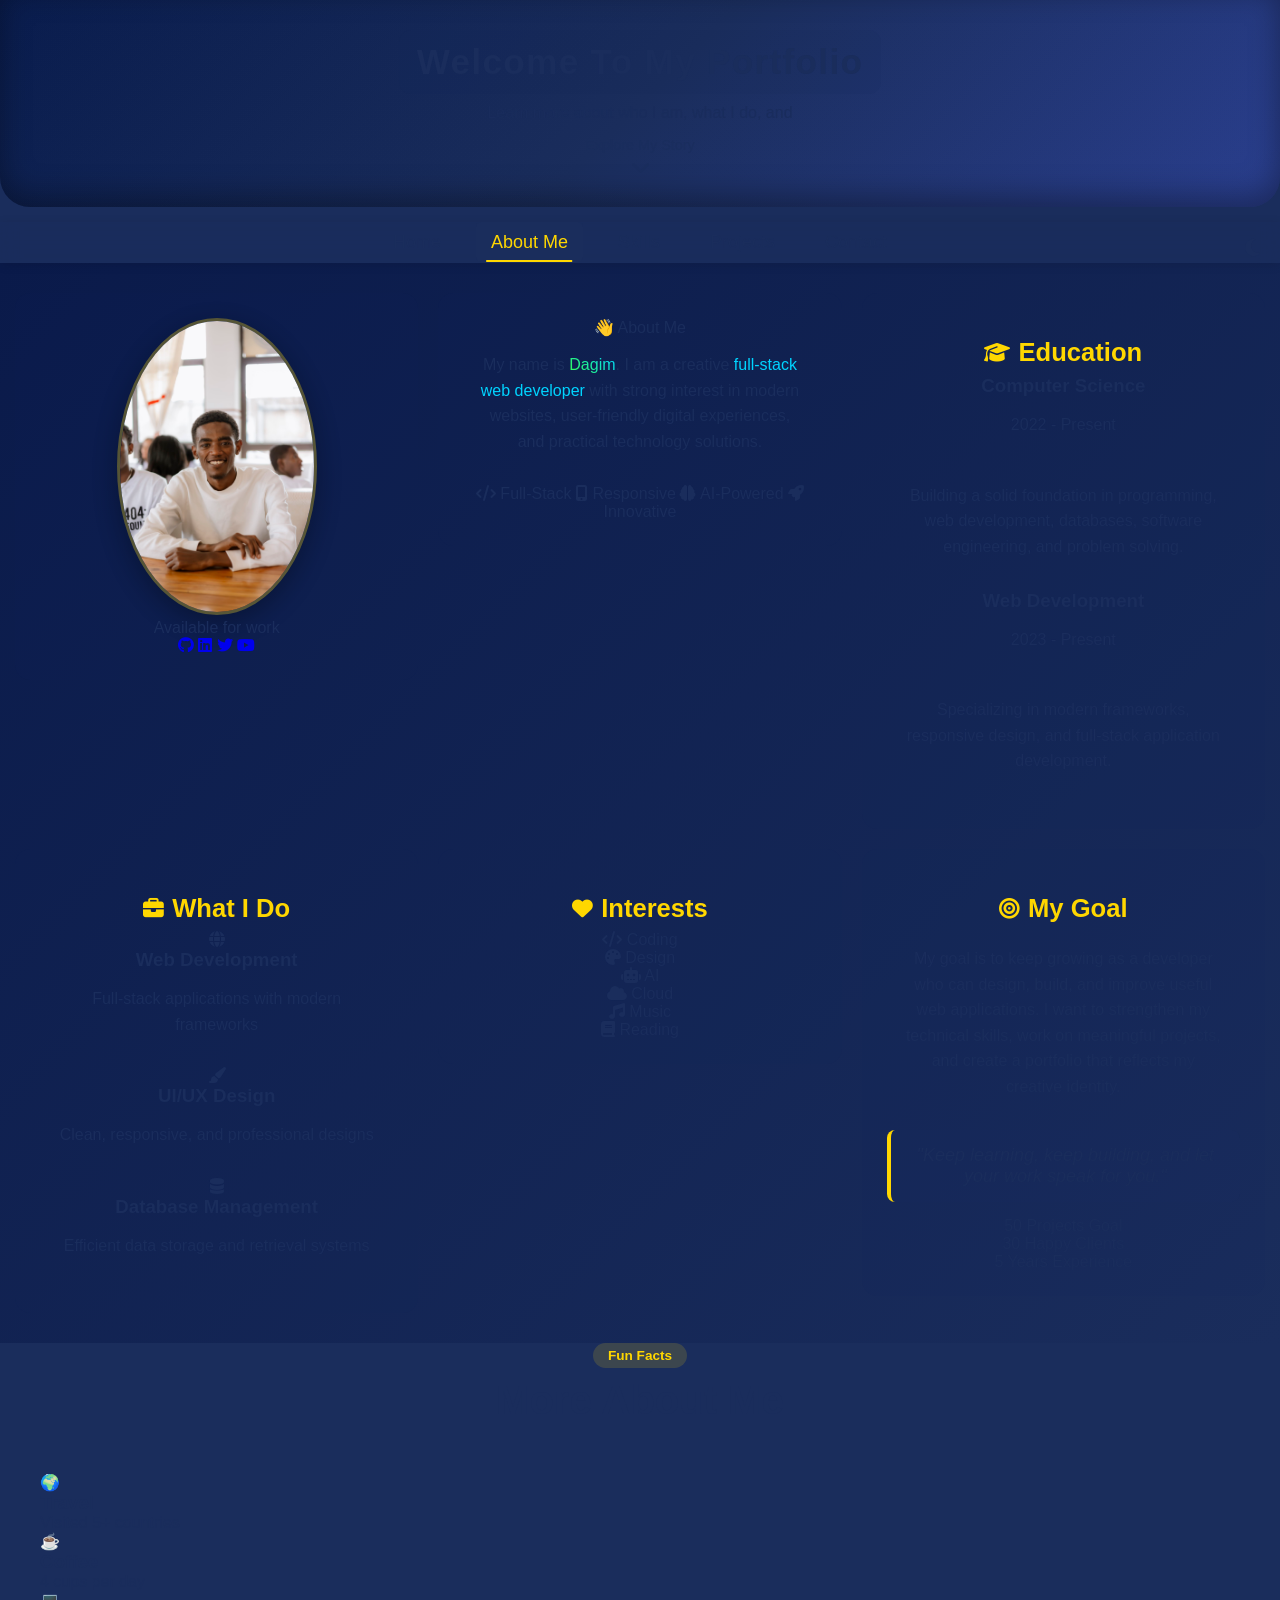
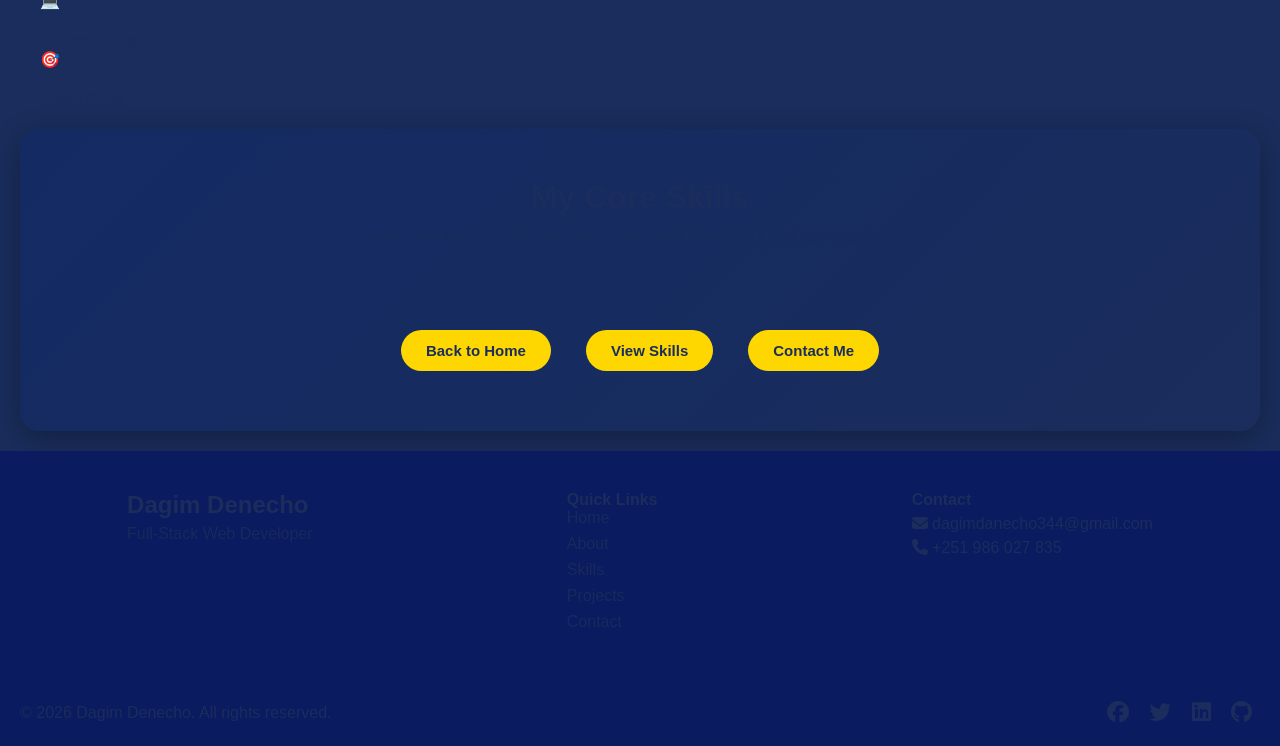
==== commit f8452108: "Enhance navigation with Font Awesome icons Updated the body tag and navigation buttons to use Font A" ====
--- a/about-me.html
+++ b/about-me.html
@@ -7,7 +7,7 @@
 	<link rel="stylesheet" href="https://cdnjs.cloudflare.com/ajax/libs/font-awesome/6.5.0/css/all.min.css">
 	<title>About Me | Dagim Danecho</title>
 </head>
-<body class="inner-page">
+<body>
 <header class="hero-banner">
 	<h1 id="Welcome">Welcome To My Portfolio</h1>
 	<p class="subheading">Learn more about who I am, what I do, and the direction I am growing in.</p>
@@ -18,8 +18,8 @@
 </header>
 
 <nav>
-	<button id="menu-toggle" aria-label="Toggle menu">☰</button>
-	<button id="dark-mode" aria-label="Toggle dark mode">🌙</button>
+	<button id="menu-toggle" aria-label="Toggle menu"><i class="fas fa-bars"></i></button>
+	<button id="dark-mode" aria-label="Toggle dark mode"><i class="fas fa-moon"></i></button>
 	<ul>
 		<li><a href="index.html">Home</a></li>
 		<li><a href="about-me.html" class="active">About Me</a></li>
@@ -262,7 +262,13 @@
 
 darkBtn.addEventListener("click", () => {
 	document.body.classList.toggle("dark-mode");
-	darkBtn.textContent = document.body.classList.contains("dark-mode") ? "☀️" : "🌙";
+	// Using icons instead of text/emoji for better visibility
+	const icon = darkBtn.querySelector('i');
+	if (document.body.classList.contains("dark-mode")) {
+		icon.className = 'fas fa-sun';
+	} else {
+		icon.className = 'fas fa-moon';
+	}
 });
 
 // Close mobile menu on link click
--- a/MYpersonal.css
+++ b/MYpersonal.css
@@ -1,28 +1,169 @@
+/* ===== RESET & BASE ===== */
 * {
 	margin: 0;
 	padding: 0;
 	box-sizing: border-box;
 }
 
-/* Body */
+/* ===== BODY ===== */
 body {
-	background-color: lightcyan;
+	background-color: #1A2D5C; /* Replaced lightcyan */
 	font-family: Arial, sans-serif;
 	transition: background-color 0.3s, color 0.3s;
 	overflow-x: hidden;
-}
-
-/* Dark mode */
+	color: #1A2D5C; /* All text is now this color */
+}
+
+/* ===== DARK MODE ===== */
 body.dark-mode {
-	background-color: #1a1a2e;
-	color: #e0e0e0;
-}
-
-/* Scroll Indicator */
+	background-color: #1A2D5C; /* Unified */
+	color: #1A2D5C;
+}
+
+body.dark-mode .hero {
+	background: linear-gradient(135deg, #0f1f4a, #1A2D5C);
+}
+
+body.dark-mode .hero-cta {
+	background: linear-gradient(135deg, #0f1f4a, #1A2D5C);
+}
+
+body.dark-mode .services-section {
+	background: #1A2D5C;
+}
+
+body.dark-mode .testimonials-section {
+	background: #1A2D5C;
+}
+
+body.dark-mode .service-card {
+	background: #233a6e; /* Slightly lighter blue to stand out */
+	color: #1A2D5C;
+}
+
+body.dark-mode .testimonial-card {
+	background: #233a6e;
+}
+
+body.dark-mode .service-card p {
+	color: #1A2D5C;
+}
+
+body.dark-mode .testimonial-card p {
+	color: #1A2D5C;
+}
+
+body.dark-mode .testimonial-author strong {
+	color: #1A2D5C;
+}
+
+body.dark-mode .testimonial-author span {
+	color: #1A2D5C;
+}
+
+body.dark-mode .testimonial-btn {
+	background: #233a6e;
+}
+
+body.dark-mode .section-header h2 {
+	color: #1A2D5C;
+}
+
+body.dark-mode .section-header p {
+	color: #1A2D5C;
+}
+
+body.dark-mode nav {
+	background: rgba(26, 45, 92, 0.95);
+}
+
+body.dark-mode nav ul {
+	background: rgba(26, 45, 92, 0.98);
+}
+
+body.dark-mode nav button {
+	color: #1A2D5C;
+}
+
+body.dark-mode nav button:hover {
+	background: rgba(26, 45, 92, 0.1);
+}
+
+body.dark-mode nav ul li a {
+	color: #1A2D5C;
+}
+
+body.dark-mode nav ul li a.active,
+body.dark-mode nav ul li a:hover {
+	background-color: #233a6e;
+	color: gold;
+}
+
+body.dark-mode .hero-cta {
+	background: linear-gradient(135deg, #0f1f4a, #1A2D5C);
+}
+
+body.dark-mode .about_me {
+	background: linear-gradient(135deg, #0f1f4a, #1A2D5C);
+}
+
+body.dark-mode .skills-board {
+	background: linear-gradient(135deg, #0f1f4a, #1A2D5C);
+}
+
+body.dark-mode .skills-hero {
+	background: linear-gradient(135deg, #0f1f4a, #1A2D5C);
+}
+
+body.dark-mode .projects-hero {
+	background: linear-gradient(135deg, #0f1f4a, #1A2D5C);
+}
+
+body.dark-mode .projects-grid {
+	background: linear-gradient(135deg, #0f1f4a, #1A2D5C);
+}
+
+body.dark-mode .project-card {
+	background: rgba(26, 45, 92, 0.05);
+}
+
+body.dark-mode #contact {
+	background: linear-gradient(135deg, #0f1f4a, #1A2D5C);
+}
+
+body.dark-mode #contact-form {
+	background: rgba(26, 45, 92, 0.9);
+}
+
+body.dark-mode .contact-form-wrapper {
+	background: rgba(26, 45, 92, 0.05);
+}
+
+body.dark-mode .contact-card {
+	background: rgba(26, 45, 92, 0.05);
+}
+
+body.dark-mode .availability-section {
+	background: rgba(255, 215, 0, 0.03);
+}
+
+body.dark-mode .faq-item {
+	background: rgba(26, 45, 92, 0.05);
+}
+
+body.dark-mode .project-stats {
+	background: rgba(255, 215, 0, 0.02);
+}
+
+body.dark-mode .certification-section {
+	background: transparent;
+}
+
+/* ===== SCROLL INDICATOR ===== */
 .scroll-indicator {
 	margin-top: 15px;
 	animation: bounce 2s infinite;
-	color: rgba(255,255,255,0.7);
+	color: rgba(26, 45, 92, 0.7);
 	font-size: 0.9rem;
 }
 
@@ -38,15 +179,15 @@
 	60% { transform: translateY(-5px); }
 }
 
-/* Hero banner */
+/* ===== HERO BANNER ===== */
 .hero-banner {
-	background: linear-gradient(135deg, #091c4d, #1b2c71, #2a3f8f);
-	color: #ffffff;
+	background: linear-gradient(135deg, #091c4d, #1A2D5C, #2a3f8f);
+	color: #1A2D5C;
 	text-align: center;
 	padding: 30px 20px;
 	border-radius: 0 0 30px 30px;
 	margin-bottom: 15px;
-	box-shadow: inset 0 -10px 30px rgba(0,0,0,0.35);
+	box-shadow: inset 0 -10px 30px rgba(0, 0, 0, 0.35);
 	position: relative;
 	overflow: hidden;
 }
@@ -58,7 +199,7 @@
 	left: -50%;
 	width: 200%;
 	height: 200%;
-	background: radial-gradient(circle at center, rgba(255,255,255,0.05) 0%, transparent 70%);
+	background: radial-gradient(circle at center, rgba(26, 45, 92, 0.05) 0%, transparent 70%);
 	animation: shimmer 10s linear infinite;
 }
 
@@ -76,7 +217,7 @@
 	letter-spacing: 0.08rem;
 	padding: 12px 18px;
 	border-radius: 12px;
-	background: rgba(255,255,255,0.1);
+	background: rgba(26, 45, 92, 0.1);
 	display: inline-block;
 	margin-bottom: 10px;
 	animation: welcomePulse 2.5s ease-in-out infinite;
@@ -97,15 +238,15 @@
 }
 
 #Welcome {
-	color: #ffffff;
-}
-
-/* Navigation */
+	color: #1A2D5C;
+}
+
+/* ===== NAVIGATION ===== */
 nav {
 	padding: 10px;
 	position: relative;
-	background: rgba(255, 255, 255, 0.95);
-	box-shadow: 0 2px 10px rgba(0,0,0,0.1);
+	background: rgba(26, 45, 92, 0.95); /* Replaced white with blue */
+	box-shadow: 0 2px 10px rgba(0, 0, 0, 0.1);
 	backdrop-filter: blur(10px);
 	z-index: 100;
 }
@@ -121,7 +262,7 @@
 	border: none;
 	font-size: 20px;
 	cursor: pointer;
-	color: black;
+	color: #1A2D5C; /* Replaced black with blue */
 	transition: all 0.3s;
 	z-index: 10;
 	padding: 5px 10px;
@@ -129,7 +270,7 @@
 }
 
 nav button:hover {
-	background: rgba(0,0,0,0.05);
+	background: rgba(26, 45, 92, 0.05);
 	transform: scale(1.1);
 }
 
@@ -143,11 +284,11 @@
 }
 
 body.dark-mode nav button {
-	color: white;
+	color: #1A2D5C;
 }
 
 body.dark-mode nav button:hover {
-	background: rgba(255,255,255,0.1);
+	background: rgba(26, 45, 92, 0.1);
 }
 
 nav ul {
@@ -162,7 +303,7 @@
 nav ul li a {
 	text-decoration: none;
 	font-size: 18px;
-	color: black;
+	color: #1A2D5C; /* Replaced black */
 	padding: 10px 15px;
 	border-radius: 5px;
 	transition: all 0.3s;
@@ -188,7 +329,7 @@
 
 nav ul li a.active,
 nav ul li a:hover {
-	background-color: black;
+	background-color: #1A2D5C; /* Replaced black */
 	color: gold;
 }
 
@@ -198,12 +339,12 @@
 }
 
 body.dark-mode nav ul li a {
-	color: #e0e0e0;
+	color: #1A2D5C;
 }
 
 body.dark-mode nav ul li a.active,
 body.dark-mode nav ul li a:hover {
-	background-color: #2a2a4a;
+	background-color: #233a6e;
 	color: gold;
 }
 
@@ -216,13 +357,13 @@
 		flex-direction: column;
 		align-items: stretch;
 		display: none;
-		background: rgba(255, 255, 255, 0.98);
+		background: rgba(26, 45, 92, 0.98);
 		position: absolute;
 		top: 100%;
 		left: 0;
 		width: 100%;
 		padding: 15px;
-		box-shadow: 0 4px 15px rgba(0,0,0,0.2);
+		box-shadow: 0 4px 15px rgba(0, 0, 0, 0.2);
 		backdrop-filter: blur(10px);
 	}
 
@@ -248,16 +389,16 @@
 }
 
 body.dark-mode nav ul {
-	background: rgba(30, 30, 50, 0.98);
+	background: rgba(26, 45, 92, 0.98);
 }
 
 body.dark-mode nav ul li a {
-	color: #e0e0e0;
-}
-
-/* Hero Section */
+	color: #1A2D5C;
+}
+
+/* ===== HERO SECTION ===== */
 .hero {
-	background: linear-gradient(135deg, #0a1a4a, #1a2a6a, #0a1a4a);
+	background: linear-gradient(135deg, #0a1a4a, #1A2D5C, #0a1a4a);
 	min-height: 80vh;
 	padding: 60px 20px;
 	display: flex;
@@ -275,7 +416,7 @@
 }
 
 .hero-text {
-	color: white;
+	color: #1A2D5C; /* Replaced white */
 }
 
 .badge {
@@ -360,7 +501,7 @@
 
 .button.primary {
 	background: linear-gradient(45deg, gold, #ffd700);
-	color: #1a1a2e;
+	color: #1A2D5C; /* Changed to blue */
 	border: none;
 	padding: 14px 32px;
 	font-size: 1rem;
@@ -379,8 +520,8 @@
 
 .button.secondary {
 	background: transparent;
-	color: white;
-	border: 2px solid rgba(255,255,255,0.3);
+	color: #1A2D5C; /* Changed to blue */
+	border: 2px solid rgba(26, 45, 92, 0.3);
 	padding: 12px 30px;
 	font-size: 1rem;
 	font-weight: 600;
@@ -392,8 +533,8 @@
 }
 
 .button.secondary:hover {
-	background: rgba(255,255,255,0.1);
-	border-color: white;
+	background: rgba(26, 45, 92, 0.1);
+	border-color: #1A2D5C;
 	transform: translateY(-3px);
 }
 
@@ -413,8 +554,8 @@
 	width: 100%;
 	height: auto;
 	border-radius: 50%;
-	box-shadow: 0 20px 60px rgba(0,0,0,0.5);
-	border: 4px solid rgba(255,255,255,0.1);
+	box-shadow: 0 20px 60px rgba(0, 0, 0, 0.5);
+	border: 4px solid rgba(26, 45, 92, 0.1); /* Replaced white */
 	transition: transform 0.5s;
 	aspect-ratio: 1/1;
 	object-fit: cover;
@@ -426,16 +567,16 @@
 
 .floating-badge {
 	position: absolute;
-	background: rgba(255,255,255,0.95);
+	background: rgba(26, 45, 92, 0.95); /* Replaced white */
 	backdrop-filter: blur(10px);
 	padding: 12px 18px;
 	border-radius: 50px;
-	box-shadow: 0 10px 30px rgba(0,0,0,0.2);
+	box-shadow: 0 10px 30px rgba(0, 0, 0, 0.2);
 	display: flex;
 	align-items: center;
 	gap: 10px;
 	font-weight: 600;
-	color: #1a1a2e;
+	color: #1A2D5C; /* Replaced #1a1a2e */
 	animation: floatBadge 3s ease-in-out infinite;
 }
 
@@ -513,14 +654,14 @@
 	}
 }
 
-/* Services Section */
+/* ===== SERVICES SECTION ===== */
 .services-section {
 	padding: 80px 20px;
-	background: #f8f9fa;
+	background: #1A2D5C; /* Replaced #f8f9fa */
 }
 
 body.dark-mode .services-section {
-	background: #1a1a2e;
+	background: #1A2D5C;
 }
 
 .container {
@@ -547,20 +688,20 @@
 .section-header h2 {
 	font-size: 2.5rem;
 	margin-bottom: 10px;
-	color: #1a1a2e;
+	color: #1A2D5C; /* Replaced #1a1a2e */
 }
 
 body.dark-mode .section-header h2 {
-	color: white;
+	color: #1A2D5C;
 }
 
 .section-header p {
-	color: #666;
+	color: #1A2D5C; /* Replaced #666 */
 	font-size: 1.1rem;
 }
 
 body.dark-mode .section-header p {
-	color: #aaa;
+	color: #1A2D5C;
 }
 
 .services-grid {
@@ -570,11 +711,11 @@
 }
 
 .service-card {
-	background: white;
+	background: #1A2D5C; /* Replaced white */
 	padding: 40px 30px;
 	border-radius: 20px;
 	text-align: center;
-	box-shadow: 0 10px 40px rgba(0,0,0,0.05);
+	box-shadow: 0 10px 40px rgba(0, 0, 0, 0.05);
 	transition: all 0.4s;
 	opacity: 0;
 	transform: translateY(30px);
@@ -586,13 +727,13 @@
 }
 
 body.dark-mode .service-card {
-	background: #2a2a4a;
-	color: white;
+	background: #233a6e;
+	color: #1A2D5C;
 }
 
 .service-card:hover {
 	transform: translateY(-10px);
-	box-shadow: 0 20px 60px rgba(0,0,0,0.1);
+	box-shadow: 0 20px 60px rgba(0, 0, 0, 0.1);
 }
 
 .service-icon {
@@ -619,22 +760,22 @@
 }
 
 .service-card p {
-	color: #666;
+	color: #1A2D5C; /* Replaced #666 */
 	line-height: 1.6;
 }
 
 body.dark-mode .service-card p {
-	color: #bbb;
-}
-
-/* Testimonials Section */
+	color: #1A2D5C;
+}
+
+/* ===== TESTIMONIALS SECTION ===== */
 .testimonials-section {
 	padding: 80px 20px;
-	background: white;
+	background: #1A2D5C; /* Replaced white */
 }
 
 body.dark-mode .testimonials-section {
-	background: #16213e;
+	background: #1A2D5C;
 }
 
 .testimonials-grid {
@@ -648,14 +789,14 @@
 	display: none;
 	text-align: center;
 	padding: 30px;
-	background: #f8f9fa;
+	background: #1A2D5C; /* Replaced #f8f9fa */
 	border-radius: 20px;
-	box-shadow: 0 10px 40px rgba(0,0,0,0.05);
+	box-shadow: 0 10px 40px rgba(0, 0, 0, 0.05);
 	animation: fadeInUp 0.5s ease;
 }
 
 body.dark-mode .testimonial-card {
-	background: #2a2a4a;
+	background: #233a6e;
 }
 
 .testimonial-card.active {
@@ -683,32 +824,32 @@
 .testimonial-card p {
 	font-size: 1.1rem;
 	line-height: 1.8;
-	color: #333;
+	color: #1A2D5C; /* Replaced #333 */
 	margin-bottom: 20px;
 	font-style: italic;
 }
 
 body.dark-mode .testimonial-card p {
-	color: #ddd;
+	color: #1A2D5C;
 }
 
 .testimonial-author strong {
 	display: block;
-	color: #1a1a2e;
+	color: #1A2D5C; /* Replaced #1a1a2e */
 	font-size: 1.1rem;
 }
 
 body.dark-mode .testimonial-author strong {
-	color: white;
+	color: #1A2D5C;
 }
 
 .testimonial-author span {
-	color: #666;
+	color: #1A2D5C; /* Replaced #666 */
 	font-size: 0.9rem;
 }
 
 body.dark-mode .testimonial-author span {
-	color: #aaa;
+	color: #1A2D5C;
 }
 
 .testimonial-controls {
@@ -722,7 +863,7 @@
 	width: 12px;
 	height: 12px;
 	border-radius: 50%;
-	background: #ddd;
+	background: #233a6e; /* Replaced #ddd */
 	border: none;
 	cursor: pointer;
 	transition: all 0.3s;
@@ -730,7 +871,7 @@
 }
 
 body.dark-mode .testimonial-btn {
-	background: #444;
+	background: #233a6e;
 }
 
 .testimonial-btn.active {
@@ -742,15 +883,15 @@
 	transform: scale(1.2);
 }
 
-/* Hero CTA Section */
+/* ===== HERO CTA SECTION ===== */
 .hero-cta {
 	padding: 50px 20px;
-	background: linear-gradient(135deg, #132a63, #1a3a7a);
-	color: #fff;
+	background: linear-gradient(135deg, #132a63, #1A2D5C);
+	color: #1A2D5C; /* Replaced #fff */
 	text-align: center;
 	border-radius: 20px;
 	margin: 20px;
-	box-shadow: 0 8px 30px rgba(0,0,0,0.3);
+	box-shadow: 0 8px 30px rgba(0, 0, 0, 0.3);
 }
 
 .hero-cta h2 {
@@ -775,13 +916,14 @@
 	margin-bottom: 20px;
 }
 
+.skill-badges span,
 .skill-badges a {
-	background: rgba(255,255,255,0.12);
-	border: 1px solid rgba(255,255,255,0.3);
+	background: rgba(26, 45, 92, 0.12);
+	border: 1px solid rgba(26, 45, 92, 0.3);
 	padding: 8px 18px;
 	border-radius: 25px;
 	font-weight: 600;
-	color: white;
+	color: #1A2D5C;
 	text-decoration: none;
 	display: inline-flex;
 	align-items: center;
@@ -791,16 +933,19 @@
 	transform: translateY(20px);
 }
 
+.skill-badges span.revealed,
 .skill-badges a.revealed {
 	opacity: 1;
 	transform: translateY(0);
 }
 
+.skill-badges span:hover,
 .skill-badges a:hover {
-	background: rgba(255,255,255,0.25);
+	background: rgba(26, 45, 92, 0.25);
 	transform: translateY(-3px) scale(1.05);
 }
 
+.skill-badges span i,
 .skill-badges a i {
 	font-size: 1.1rem;
 }
@@ -815,7 +960,7 @@
 
 .cta-buttons .button {
 	background-color: gold;
-	color: black;
+	color: #1A2D5C; /* Replaced black */
 	padding: 12px 25px;
 	font-size: 15px;
 	font-weight: 700;
@@ -829,12 +974,12 @@
 	box-shadow: 0 10px 30px rgba(255, 215, 0, 0.3);
 }
 
-/* Newsletter Section */
+/* ===== NEWSLETTER SECTION ===== */
 .newsletter-section {
 	padding: 60px 20px;
-	background: linear-gradient(135deg, #091c4d, #1a2a6a);
+	background: linear-gradient(135deg, #091c4d, #1A2D5C);
 	text-align: center;
-	color: white;
+	color: #1A2D5C; /* Replaced white */
 }
 
 .newsletter-section h2 {
@@ -861,11 +1006,13 @@
 	border-radius: 50px;
 	font-size: 1rem;
 	outline: none;
+	background: #1A2D5C; /* Replaced white input */
+	color: #1A2D5C;
 }
 
 #newsletterForm .button {
 	background: gold;
-	color: #1a1a2e;
+	color: #1A2D5C; /* Replaced #1a1a2e */
 	border: none;
 	padding: 14px 30px;
 	font-weight: 700;
@@ -891,10 +1038,29 @@
 	}
 }
 
-/* Footer */
+/* ===== BUTTONS ===== */
+.button {
+	background-color: #1A2D5C; /* Replaced black */
+	color: gold;
+	padding: 15px 25px;
+	margin: 10px;
+	font-size: 16px;
+	border: none;
+	border-radius: 8px;
+	cursor: pointer;
+	transition: background-color 0.3s, transform 0.2s;
+}
+
+.button:hover {
+	background-color: gold;
+	color: #1A2D5C; /* Replaced black */
+	transform: translateY(-2px);
+}
+
+/* ===== FOOTER ===== */
 footer {
 	background-color: #0a1b60;
-	color: white;
+	color: #1A2D5C; /* Replaced white */
 	padding: 40px 20px 20px;
 }
 
@@ -904,7 +1070,7 @@
 	justify-content: space-around;
 	gap: 40px;
 	margin-bottom: 30px;
-	border-bottom: 1px solid rgba(255,255,255,0.1);
+	border-bottom: 1px solid rgba(26, 45, 92, 0.1);
 	padding-bottom: 30px;
 }
 
@@ -927,7 +1093,7 @@
 }
 
 .footer-links a {
-	color: #ffffff;
+	color: #1A2D5C; /* Replaced #ffffff */
 	text-decoration: none;
 	opacity: 0.9;
 	transition: color 0.3s;
@@ -942,7 +1108,7 @@
 }
 
 .footer-contact a {
-	color: #ffffff;
+	color: #1A2D5C; /* Replaced #ffffff */
 	text-decoration: none;
 	transition: color 0.3s;
 }
@@ -960,7 +1126,7 @@
 }
 
 .social-links a {
-	color: white;
+	color: #1A2D5C; /* Replaced white */
 	margin: 0 8px;
 	font-size: 22px;
 	text-decoration: none;
@@ -986,7 +1152,7 @@
 	}
 }
 
-/* Back to Top Button */
+/* ===== BACK TO TOP ===== */
 #backToTop {
 	position: fixed;
 	bottom: 30px;
@@ -994,7 +1160,7 @@
 	width: 50px;
 	height: 50px;
 	background: linear-gradient(135deg, gold, #ffd700);
-	color: #1a1a2e;
+	color: #1A2D5C; /* Replaced #1a1a2e */
 	border: none;
 	border-radius: 50%;
 	font-size: 1.2rem;
@@ -1016,17 +1182,17 @@
 	box-shadow: 0 15px 40px rgba(255, 215, 0, 0.4);
 }
 
-/* About Me Page Styles */
+/* ===== ABOUT ME PAGE ===== */
 .about_me {
 	padding: 30px 15px;
-	background: linear-gradient(135deg, #0a1a4a, #1a2a6a);
+	background: linear-gradient(135deg, #0a1a4a, #1A2D5C);
 	display: grid;
 	grid-template-columns: repeat(3, 1fr);
 	grid-template-rows: auto auto;
 	gap: 20px;
 	min-height: 80vh;
 	align-items: start;
-	color: white;
+	color: #1A2D5C; /* Replaced white */
 }
 
 @media (max-width: 768px) {
@@ -1035,15 +1201,10 @@
 	}
 }
 
-.about-item:nth-child(1) {
-	grid-column: span 3;
-	text-align: center;
-}
-
 .about-item {
 	padding: 25px;
 	text-align: center;
-	background: rgba(255, 255, 255, 0.05);
+	background: rgba(26, 45, 92, 0.05);
 	border-radius: 15px;
 	transition: all 0.4s;
 	animation: fadeInUp 0.6s ease forwards;
@@ -1059,16 +1220,16 @@
 
 .about-item:hover {
 	transform: translateY(-5px);
-	box-shadow: 0 8px 25px rgba(0,0,0,0.3);
-	background: rgba(255, 255, 255, 0.1);
+	box-shadow: 0 8px 25px rgba(0, 0, 0, 0.3);
+	background: rgba(26, 45, 92, 0.1);
 }
 
 .about-item img {
 	max-width: 200px;
 	height: auto;
 	border-radius: 50%;
-	box-shadow: 0 8px 25px rgba(0,0,0,0.3);
-	border: 3px solid rgba(255,215,0,0.3);
+	box-shadow: 0 8px 25px rgba(0, 0, 0, 0.3);
+	border: 3px solid rgba(255, 215, 0, 0.3);
 }
 
 .about-item p {
@@ -1108,34 +1269,25 @@
 }
 
 .about_me p:hover {
-	background: rgba(0, 139, 139, 0.2);
+	background: rgba(26, 45, 92, 0.2);
 	padding: 20px;
 }
 
 blockquote {
 	font-style: italic;
 	font-size: 18px;
-	color: lightcyan;
+	color: #1A2D5C; /* Replaced lightcyan */
 	margin: 15px auto;
 	max-width: 550px;
 	padding: 15px 20px;
 	border-left: 4px solid gold;
-	background: rgba(255, 255, 255, 0.05);
+	background: rgba(26, 45, 92, 0.05);
 	border-radius: 8px;
 }
 
-#dagi {
-	font-style: italic;
-	color: #33FF57;
-}
-
-.webdeveloper {
-	color: lightskyblue;
-}
-
-/* Skills Page */
+/* ===== SKILLS PAGE ===== */
 .skill-page {
-	background-color: lightcyan;
+	background-color: #1A2D5C; /* Replaced lightcyan */
 }
 
 .skills-hero {
@@ -1144,12 +1296,12 @@
 	align-items: center;
 	gap: 20px;
 	padding: 30px 20px;
-	color: white;
+	color: #1A2D5C; /* Replaced white */
 	max-width: 1280px;
 	margin: 0 auto 20px;
-	background: linear-gradient(135deg, #0a1a4a, #1a2a6a);
+	background: linear-gradient(135deg, #0a1a4a, #1A2D5C);
 	border-radius: 20px;
-	box-shadow: 0 8px 30px rgba(0,0,0,0.3);
+	box-shadow: 0 8px 30px rgba(0, 0, 0, 0.3);
 }
 
 .skills-tag {
@@ -1175,7 +1327,7 @@
 	font-size: 1rem;
 	line-height: 1.65;
 	max-width: 800px;
-	color: #e4ecff;
+	color: #1A2D5C; /* Replaced #e4ecff */
 }
 
 .skills-summary {
@@ -1189,9 +1341,9 @@
 .custom-skill-list span {
 	padding: 10px 16px;
 	border-radius: 999px;
-	background: rgba(255,255,255,0.1);
-	border: 1px solid rgba(255,255,255,0.14);
-	color: white;
+	background: rgba(26, 45, 92, 0.1);
+	border: 1px solid rgba(26, 45, 92, 0.14);
+	color: #1A2D5C; /* Replaced white */
 	font-size: 0.9rem;
 }
 
@@ -1209,8 +1361,8 @@
 	aspect-ratio: 1 / 1;
 	object-fit: cover;
 	border-radius: 24px;
-	border: 4px solid rgba(255,255,255,0.16);
-	box-shadow: 0 14px 28px rgba(0,0,0,0.24);
+	border: 4px solid rgba(26, 45, 92, 0.16);
+	box-shadow: 0 14px 28px rgba(0, 0, 0, 0.24);
 }
 
 .skills-board {
@@ -1218,316 +1370,358 @@
 	margin: 12px auto 0;
 	padding: 8px 20px 20px;
 	display: grid;
-	grid-template-columns: repeat(3, minmax(0, 1fr));
-	gap: 18px;
-	background: linear-gradient(135deg, #0a1a4a, #1a2a6a);
+	grid-template-columns: repeat(3, 1fr);
+	gap: 20px;
+	background: linear-gradient(135deg, #0a1a4a, #1A2D5C);
 	border-radius: 20px;
-	box-shadow: 0 8px 30px rgba(0,0,0,0.3);
+	box-shadow: 0 8px 30px rgba(0, 0, 0, 0.3);
 }
 
 .skill-category-card {
-	background: rgba(255,255,255,0.08);
-	border: 1px solid rgba(255,255,255,0.12);
+	background: rgba(26, 45, 92, 0.06);
+	border: 1px solid rgba(26, 45, 92, 0.08);
 	border-radius: 20px;
-	padding: 18px;
-	color: white;
-	box-shadow: 0 12px 24px rgba(0,0,0,0.16);
-	transition: transform 0.3s;
+	padding: 20px;
+	color: #1A2D5C; /* Replaced white */
+	transition: all 0.3s;
 }
 
 .skill-category-card:hover {
 	transform: translateY(-3px);
-}
-
-.skill-category-card h2 {
+	border-color: rgba(255, 215, 0, 0.2);
+	box-shadow: 0 12px 30px rgba(0, 0, 0, 0.2);
+}
+
+.category-header {
+	display: flex;
+	justify-content: space-between;
+	align-items: center;
+	margin-bottom: 8px;
+}
+
+.category-header h2 {
 	display: flex;
 	align-items: center;
 	gap: 10px;
-	font-size: 1.18rem;
-	margin-bottom: 8px;
-	color: gold;
-}
-
-.skill-category-card p {
-	color: #e4ecff;
+	font-size: 1.1rem;
+	color: gold;
+	margin: 0;
+}
+
+.category-badge {
+	padding: 3px 12px;
+	border-radius: 20px;
+	background: rgba(255, 215, 0, 0.15);
+	color: gold;
+	font-size: 0.7rem;
+	font-weight: 600;
+	text-transform: uppercase;
+}
+
+.skill-category-card > p {
+	color: #1A2D5C; /* Replaced #e4ecff */
 	line-height: 1.55;
-	margin-bottom: 12px;
-	font-size: 0.95rem;
+	margin-bottom: 15px;
+	font-size: 0.92rem;
+}
+
+.skill-category-card h2:not(.category-header h2) {
+	font-size: 1rem;
+	color: gold;
+	margin: 18px 0 5px;
+	display: flex;
+	align-items: center;
+	gap: 8px;
 }
 
 .custom-skills-grid {
-	position: static;
-	top: auto;
-	max-width: none;
-	margin: 0;
-	padding: 0;
-	grid-template-columns: repeat(auto-fit, minmax(140px, 1fr));
+	display: grid;
+	grid-template-columns: 1fr 1fr;
 	gap: 10px;
+	margin-top: 8px;
+}
+
+.skill-card {
+	background: rgba(26, 45, 92, 0.04);
+	border: 1px solid rgba(26, 45, 92, 0.06);
+	padding: 12px 14px;
+	border-radius: 12px;
+	transition: all 0.3s;
+	opacity: 0;
+	transform: scale(0.95);
+}
+
+.skill-card.revealed {
+	opacity: 1;
+	transform: scale(1);
+}
+
+.skill-card:hover {
+	background: rgba(255, 215, 0, 0.05);
+	border-color: rgba(255, 215, 0, 0.2);
+	transform: translateY(-2px);
+}
+
+.skill-title {
+	color: #fff6c1;
+	font-size: 0.85rem;
+	margin-bottom: 6px;
+	display: flex;
+	align-items: center;
+	gap: 8px;
+}
+
+.skill-title i {
+	color: gold;
+	font-size: 0.9rem;
+}
+
+.progress-bar {
+	background: rgba(26, 45, 92, 0.1);
+	height: 6px;
+	border-radius: 3px;
+	overflow: hidden;
+	position: relative;
+}
+
+.progress {
+	background: linear-gradient(90deg, #0fd850 0%, #f9d423 100%);
+	height: 100%;
+	border-radius: 3px;
+	width: 0%;
+	transition: width 1.8s cubic-bezier(0.4, 0, 0.2, 1);
+}
+
+.skill-value {
+	display: block;
+	text-align: right;
+	font-size: 0.7rem;
+	color: rgba(26, 45, 92, 0.5);
+	margin-top: 2px;
 }
 
 .custom-skill-list {
 	display: flex;
 	flex-wrap: wrap;
 	gap: 8px;
+	margin: 12px 0;
 }
 
 .custom-skill-list span {
-	background: rgba(255,215,0,0.1);
-	border-color: rgba(255,215,0,0.2);
-	font-size: 0.85rem;
-	padding: 6px 12px;
-}
-
-.skill-page .skill-card {
-	background: rgba(255,255,255,0.06);
-	border: 1px solid rgba(255,255,255,0.08);
-	padding: 12px 14px;
+	padding: 6px 14px;
+	border-radius: 20px;
+	background: rgba(255, 215, 0, 0.08);
+	border: 1px solid rgba(255, 215, 0, 0.12);
+	color: #1A2D5C; /* Replaced #e4ecff */
+	font-size: 0.82rem;
+	transition: all 0.3s;
+}
+
+.custom-skill-list span:hover {
+	background: rgba(255, 215, 0, 0.15);
+	transform: translateY(-2px);
+}
+
+.custom-skill-list span i {
+	margin-right: 5px;
+	color: gold;
+}
+
+/* ===== SKILL OVERVIEW ===== */
+.skill-overview {
+	padding: 40px 20px;
+	max-width: 1280px;
+	margin: 0 auto;
+}
+
+.overview-grid {
+	display: grid;
+	grid-template-columns: repeat(4, 1fr);
+	gap: 20px;
+}
+
+.overview-item {
+	background: rgba(26, 45, 92, 0.05);
+	border: 1px solid rgba(26, 45, 92, 0.08);
+	border-radius: 16px;
+	padding: 20px;
+	display: flex;
+	align-items: center;
+	gap: 15px;
+	transition: all 0.3s;
+	opacity: 0;
+	transform: translateY(20px);
+}
+
+.overview-item.revealed {
+	opacity: 1;
+	transform: translateY(0);
+}
+
+.overview-item:hover {
+	background: rgba(255, 215, 0, 0.05);
+	border-color: gold;
+	transform: translateY(-3px);
+}
+
+.overview-icon {
+	width: 50px;
+	height: 50px;
+	min-width: 50px;
+	background: rgba(255, 215, 0, 0.1);
 	border-radius: 12px;
-}
-
-.skill-page .skill-title {
-	color: #fff6c1;
+	display: flex;
+	align-items: center;
+	justify-content: center;
+	font-size: 1.5rem;
+	color: gold;
+}
+
+.overview-info {
+	flex: 1;
+}
+
+.overview-info h3 {
+	color: #1A2D5C; /* Replaced white */
+	font-size: 0.95rem;
+	margin-bottom: 6px;
+}
+
+.skill-level {
+	height: 6px;
+	background: rgba(26, 45, 92, 0.1);
+	border-radius: 3px;
+	overflow: hidden;
+	margin-bottom: 4px;
+}
+
+.skill-level-bar {
+	height: 100%;
+	background: linear-gradient(90deg, gold, #ffd700);
+	border-radius: 3px;
+	width: 0%;
+	transition: width 1.5s ease;
+}
+
+.skill-percentage {
+	font-size: 0.8rem;
+	color: rgba(26, 45, 92, 0.6);
+}
+
+/* ===== CERTIFICATION SECTION ===== */
+.certification-section {
+	padding: 60px 20px;
+	max-width: 1280px;
+	margin: 0 auto;
+}
+
+.cert-grid {
+	display: grid;
+	grid-template-columns: repeat(3, 1fr);
+	gap: 20px;
+	margin-top: 30px;
+}
+
+.cert-item {
+	background: rgba(26, 45, 92, 0.05);
+	border: 1px solid rgba(26, 45, 92, 0.08);
+	border-radius: 16px;
+	padding: 25px;
+	display: flex;
+	align-items: flex-start;
+	gap: 15px;
+	transition: all 0.3s;
+	opacity: 0;
+	transform: translateY(20px);
+}
+
+.cert-item.revealed {
+	opacity: 1;
+	transform: translateY(0);
+}
+
+.cert-item:hover {
+	background: rgba(255, 215, 0, 0.05);
+	border-color: gold;
+	transform: translateY(-3px);
+}
+
+.cert-item i {
+	font-size: 2rem;
+	color: gold;
+	min-width: 40px;
+}
+
+.cert-info h3 {
+	color: #1A2D5C; /* Replaced white */
+	font-size: 1.1rem;
+	margin-bottom: 4px;
+}
+
+.cert-info p {
+	color: #1A2D5C; /* Replaced #e4ecff */
 	font-size: 0.9rem;
 	margin-bottom: 6px;
-	display: flex;
-	align-items: center;
-	gap: 8px;
-}
-
-.skill-page .progress-bar {
-	background: rgba(255,255,255,0.18);
-	height: 8px;
-	border-radius: 4px;
-	overflow: hidden;
-}
-
-.skill-page .progress {
-	background: linear-gradient(90deg, #0fd850 0%, #f9d423 100%);
-	height: 100%;
-	border-radius: 4px;
-	transition: width 1.5s ease;
-	width: 0;
-}
-
-.skill-page .skill-card:hover .progress {
-	animation: progressPulse 1s ease;
-}
-
-@keyframes progressPulse {
-	0%, 100% { opacity: 1; }
-	50% { opacity: 0.6; }
-}
-
-.skills-closing {
-	max-width: 1100px;
-	margin: 0 auto 28px;
-	padding: 6px 20px 24px;
-	text-align: center;
-	color: white;
-	background: linear-gradient(135deg, #0a1a4a, #1a2a6a);
+}
+
+.cert-status {
+	display: inline-block;
+	padding: 3px 12px;
 	border-radius: 20px;
-	box-shadow: 0 8px 30px rgba(0,0,0,0.3);
-}
-
-@media (max-width: 1180px){
-	.skills-board {
-		grid-template-columns: repeat(2, minmax(0, 1fr));
-	}
-}
-
-@media (max-width: 900px){
-	.skills-hero {
-		grid-template-columns: 1fr;
-		text-align: center;
-	}
-
-	.skill-page .mysikll {
-		text-align: center;
-	}
-
-	.skills-intro {
-		margin: 0 auto;
-	}
-
-	.skills-summary {
-		justify-content: center;
-	}
-
-	.skills-board {
-		grid-template-columns: 1fr;
-	}
-}
-
-/* Contact Page */
-#contact {
-	padding: 40px 20px;
-	text-align: center;
-	color: white;
-	background: linear-gradient(135deg, #0a1a4a, #1a2a6a);
-}
-
-#contact h2 {
-	margin-bottom: 20px;
-	font-size: 2.2rem;
-}
-
-#contact p {
-	margin: 15px 0;
-	font-size: 20px;
-}
-
-#contact a {
-	text-decoration: none;
-	color: gold;
-	font-weight: 500;
-	transition: color 0.3s;
-}
-
-#contact a:hover {
-	color: #ffd700;
-	text-decoration: underline;
-}
-
-#contact-form {
-	max-width: 700px;
-	margin: 40px auto;
-	padding: 50px 40px;
-	background: rgba(0,0,0,0.8);
-	border-radius: 25px;
-	box-shadow: 0 8px 30px rgba(0,0,0,0.3);
-}
-
-#contact-form h2 {
-	color: white;
-	text-align: center;
-	margin-bottom: 30px;
-	font-size: 2rem;
-}
-
-.form-group {
-	margin-bottom: 20px;
-}
-
-.form-group label {
-	display: block;
-	font-size: 18px;
-	margin-bottom: 5px;
-	color: gold;
-}
-
-.form-group input,
-.form-group textarea {
-	width: 100%;
-	padding: 14px 18px;
-	border: 2px solid rgba(255,255,255,0.1);
-	border-radius: 12px;
-	font-size: 18px;
-	background: rgba(255,255,255,0.05);
-	color: white;
-	transition: border-color 0.3s;
-}
-
-.form-group input:focus,
-.form-group textarea:focus {
-	border-color: gold;
-	outline: none;
-}
-
-.form-group input::placeholder,
-.form-group textarea::placeholder {
-	color: #888;
-}
-
-.submit-btn {
-	width: 100%;
-	background: linear-gradient(45deg, gold, #ffd700);
-	border: none;
-	padding: 14px;
-	font-size: 18px;
-	font-weight: 700;
-	color: #1a1a2e;
-	border-radius: 12px;
-	cursor: pointer;
-	transition: all 0.3s;
-}
-
-.submit-btn:hover {
-	transform: translateY(-2px);
-	box-shadow: 0 10px 30px rgba(255, 215, 0, 0.3);
-}
-
-/* Projects/Gallery Page */
-#headone {
-	text-align: center;
-	font-size: 32px;
-	margin: 40px 0;
-	color: white;
-}
-
-.Gallery {
-	display: grid;
-	grid-template-columns: repeat(auto-fit, minmax(280px, 1fr));
-	gap: 25px;
-	padding: 20px;
+	font-size: 0.75rem;
+	font-weight: 600;
+	background: rgba(255, 215, 0, 0.12);
+	color: gold;
+}
+
+/* ===== PROJECTS PAGE ===== */
+.projects-hero {
 	max-width: 1280px;
 	margin: 0 auto;
-}
-
-.ima {
-	width: 100%;
-	height: 300px;
-	object-fit: cover;
-	border-radius: 15px;
-	transition: all 0.4s;
-	box-shadow: 0 8px 25px rgba(0,0,0,0.2);
-}
-
-.ima:hover {
-	transform: scale(1.05);
-	box-shadow: 0 15px 40px rgba(0,0,0,0.3);
-}
-
-/* Projects Page Specific */
-.projects-page {
-	background-color: lightcyan;
-}
-
-.projects-hero {
-	max-width: 1250px;
-	margin: 0 auto;
-	padding: 24px 20px;
+	padding: 30px 20px;
 	display: grid;
-	grid-template-columns: 1.45fr 0.95fr;
-	gap: 20px;
+	grid-template-columns: 1.4fr 1fr;
+	gap: 30px;
 	align-items: stretch;
-	color: white;
-	background: linear-gradient(135deg, #0a1a4a, #1a2a6a);
+	color: #1A2D5C; /* Replaced white */
+	background: linear-gradient(135deg, #0a1a4a, #1A2D5C);
 	border-radius: 20px;
-	box-shadow: 0 8px 30px rgba(0,0,0,0.3);
+	box-shadow: 0 8px 30px rgba(0, 0, 0, 0.3);
+}
+
+.projects-copy {
+	display: flex;
+	flex-direction: column;
+	justify-content: center;
 }
 
 .projects-label {
 	display: inline-block;
-	padding: 8px 14px;
+	padding: 8px 16px;
 	border-radius: 999px;
-	background: rgba(255, 215, 0, 0.14);
-	border: 1px solid rgba(255, 215, 0, 0.22);
+	background: rgba(255, 215, 0, 0.15);
+	border: 1px solid rgba(255, 215, 0, 0.2);
 	color: gold;
 	font-weight: 700;
 	margin-bottom: 14px;
+	width: fit-content;
+}
+
+.projects-label i {
+	margin-right: 8px;
 }
 
 .projects-title {
-	font-size: 2.9rem;
+	font-size: 2.8rem;
 	margin-bottom: 12px;
-	color: white;
+	color: #1A2D5C; /* Replaced white */
 }
 
 .projects-intro {
 	line-height: 1.7;
 	font-size: 1rem;
 	max-width: 760px;
-	color: #e4ecff;
+	color: #1A2D5C; /* Replaced #e4ecff */
 }
 
 .projects-tags {
@@ -1538,71 +1732,195 @@
 }
 
 .projects-tags span {
-	padding: 8px 12px;
+	padding: 8px 14px;
 	border-radius: 999px;
-	background: rgba(255,255,255,0.09);
-	border: 1px solid rgba(255,255,255,0.12);
-	color: white;
-	font-size: 0.92rem;
+	background: rgba(26, 45, 92, 0.08);
+	border: 1px solid rgba(26, 45, 92, 0.1);
+	color: #1A2D5C; /* Replaced white */
+	font-size: 0.9rem;
+	transition: all 0.3s;
+}
+
+.projects-tags span:hover {
+	background: rgba(255, 215, 0, 0.15);
+	border-color: gold;
+	transform: translateY(-2px);
+}
+
+.projects-tags span i {
+	margin-right: 5px;
 }
 
 .project-highlight-card {
 	height: 100%;
-	background: rgba(255,255,255,0.08);
-	border: 1px solid rgba(255,255,255,0.14);
+	background: rgba(26, 45, 92, 0.06);
+	border: 1px solid rgba(26, 45, 92, 0.12);
 	border-radius: 24px;
-	padding: 24px;
-	box-shadow: 0 18px 34px rgba(0,0,0,0.18);
+	padding: 28px;
+	box-shadow: 0 18px 34px rgba(0, 0, 0, 0.18);
 	display: flex;
 	flex-direction: column;
 	justify-content: center;
+	transition: transform 0.3s;
+}
+
+.project-highlight-card:hover {
+	transform: translateY(-5px);
 }
 
 .project-status {
 	color: gold;
 	font-weight: 700;
 	margin-bottom: 12px;
+	font-size: 0.9rem;
+}
+
+.project-status i {
+	margin-right: 5px;
 }
 
 .project-highlight-card h2 {
-	font-size: 1.7rem;
-	color: white;
+	font-size: 1.6rem;
+	color: #1A2D5C; /* Replaced white */
 	margin-bottom: 12px;
+	line-height: 1.3;
 }
 
 .project-highlight-card p {
-	color: #e4ecff;
+	color: #1A2D5C; /* Replaced #e4ecff */
 	line-height: 1.7;
 	margin-bottom: 16px;
 }
 
+.project-metrics {
+	display: flex;
+	flex-wrap: wrap;
+	gap: 8px;
+	margin-bottom: 18px;
+}
+
+.project-metrics span {
+	padding: 5px 12px;
+	border-radius: 999px;
+	background: rgba(26, 45, 92, 0.06);
+	border: 1px solid rgba(26, 45, 92, 0.08);
+	color: #1A2D5C; /* Replaced white */
+	font-size: 0.85rem;
+}
+
+.project-metrics span i {
+	margin-right: 5px;
+	color: gold;
+}
+
+/* ===== PROJECT FILTERS ===== */
+.project-filters {
+	padding: 30px 20px;
+	max-width: 1280px;
+	margin: 0 auto;
+}
+
+.project-filters .container {
+	display: flex;
+	flex-wrap: wrap;
+	gap: 10px;
+	justify-content: center;
+}
+
+.filter-btn {
+	padding: 10px 24px;
+	background: rgba(26, 45, 92, 0.05);
+	border: 2px solid rgba(26, 45, 92, 0.1);
+	border-radius: 30px;
+	color: #1A2D5C; /* Replaced white */
+	font-size: 0.95rem;
+	font-weight: 600;
+	cursor: pointer;
+	transition: all 0.3s;
+}
+
+.filter-btn:hover {
+	background: rgba(255, 215, 0, 0.1);
+	border-color: gold;
+	transform: translateY(-2px);
+}
+
+.filter-btn.active {
+	background: gold;
+	color: #1A2D5C; /* Replaced #1a1a2e */
+	border-color: gold;
+	box-shadow: 0 8px 25px rgba(255, 215, 0, 0.3);
+}
+
+/* ===== PROJECTS GRID ===== */
 .projects-grid {
-	max-width: 1250px;
+	max-width: 1280px;
 	margin: 10px auto 0;
-	padding: 10px 20px 24px;
+	padding: 10px 20px 30px;
 	display: grid;
-	grid-template-columns: repeat(3, minmax(0, 1fr));
-	gap: 18px;
-	background: linear-gradient(135deg, #0a1a4a, #1a2a6a);
+	grid-template-columns: repeat(3, 1fr);
+	gap: 25px;
+}
+
+.project-card {
+	background: rgba(26, 45, 92, 0.05);
+	border: 1px solid rgba(26, 45, 92, 0.08);
 	border-radius: 20px;
-	box-shadow: 0 8px 30px rgba(0,0,0,0.3);
-}
-
-.project-card {
-	background: rgba(255,255,255,0.08);
-	border: 1px solid rgba(255,255,255,0.12);
-	border-radius: 22px;
+	overflow: hidden;
+	box-shadow: 0 14px 28px rgba(0, 0, 0, 0.12);
+	transition: all 0.4s;
+	opacity: 0;
+	transform: scale(0.9);
+}
+
+.project-card.revealed {
+	opacity: 1;
+	transform: scale(1);
+}
+
+.project-card:hover {
+	transform: translateY(-8px);
+	box-shadow: 0 20px 40px rgba(0, 0, 0, 0.25);
+	border-color: rgba(255, 215, 0, 0.2);
+}
+
+.project-image {
+	position: relative;
+	overflow: hidden;
+	height: 220px;
+}
+
+.project-image img {
+	width: 100%;
+	height: 100%;
+	object-fit: cover;
+	transition: transform 0.5s;
+}
+
+.project-card:hover .project-image img {
+	transform: scale(1.05);
+}
+
+.project-overlay {
+	position: absolute;
+	top: 12px;
+	right: 12px;
+}
+
+.project-badge {
+	display: inline-block;
+	padding: 4px 14px;
+	border-radius: 20px;
+	background: rgba(255, 215, 0, 0.9);
+	color: #1A2D5C; /* Replaced #1a1a2e */
+	font-size: 0.75rem;
+	font-weight: 700;
+	text-transform: uppercase;
+}
+
+.project-content {
 	padding: 20px;
-	color: white;
-	box-shadow: 0 14px 28px rgba(0,0,0,0.16);
-	display: flex;
-	flex-direction: column;
-	gap: 14px;
-	transition: transform 0.3s;
-}
-
-.project-card:hover {
-	transform: translateY(-5px);
+	color: #1A2D5C; /* Replaced white */
 }
 
 .project-topline {
@@ -1610,102 +1928,773 @@
 	justify-content: space-between;
 	align-items: center;
 	gap: 10px;
-	font-size: 0.9rem;
+	font-size: 0.85rem;
+	margin-bottom: 8px;
 }
 
 .project-type {
 	color: gold;
-	font-weight: 700;
+	font-weight: 600;
+}
+
+.project-type i {
+	margin-right: 5px;
 }
 
 .project-year {
-	color: #d6e1ff;
-}
-
-.project-card h2 {
-	font-size: 1.35rem;
-	color: white;
-}
-
-.project-card p {
-	color: #e4ecff;
-	line-height: 1.65;
-	font-size: 0.96rem;
+	color: #1A2D5C; /* Replaced #d6e1ff */
+}
+
+.project-content h2 {
+	font-size: 1.2rem;
+	color: #1A2D5C; /* Replaced white */
+	margin-bottom: 10px;
+	line-height: 1.3;
+}
+
+.project-content p {
+	color: #1A2D5C; /* Replaced #e4ecff */
+	line-height: 1.6;
+	font-size: 0.95rem;
+	margin-bottom: 14px;
+}
+
+.project-stack {
+	display: flex;
+	flex-wrap: wrap;
+	gap: 6px;
+	margin-bottom: 16px;
+}
+
+.project-stack span {
+	padding: 4px 12px;
+	border-radius: 999px;
+	background: rgba(26, 45, 92, 0.06);
+	border: 1px solid rgba(26, 45, 92, 0.08);
+	color: #1A2D5C; /* Replaced #d6e1ff */
+	font-size: 0.8rem;
 }
 
 .project-actions {
 	display: flex;
 	flex-wrap: wrap;
 	gap: 10px;
-	margin-top: auto;
-}
-
-.project-actions .button {
-	margin: 0;
-	padding: 11px 16px;
-	font-size: 0.92rem;
-	border-radius: 50px;
+}
+
+.button.primary.small {
+	padding: 8px 16px;
+	font-size: 0.85rem;
+	background: linear-gradient(135deg, gold, #ffd700);
+	color: #1A2D5C; /* Replaced #1a1a2e */
+	border: none;
+	border-radius: 25px;
+	font-weight: 600;
 	text-decoration: none;
-	display: inline-block;
+	display: inline-flex;
+	align-items: center;
+	gap: 6px;
 	transition: all 0.3s;
 }
 
-.project-actions .button:first-child {
-	background: gold;
-	color: #1a1a2e;
-}
-
-.project-actions .button:first-child:hover {
+.button.primary.small:hover {
 	transform: translateY(-2px);
 	box-shadow: 0 8px 20px rgba(255, 215, 0, 0.3);
 }
 
-.project-secondary {
+.button.secondary.small {
+	padding: 8px 16px;
+	font-size: 0.85rem;
 	background: transparent;
-	color: white;
-	border: 1px solid rgba(255,255,255,0.2);
-}
-
-.project-secondary:hover {
-	background: rgba(255,255,255,0.12);
-	color: gold;
-}
-
+	color: #1A2D5C; /* Replaced white */
+	border: 1px solid rgba(26, 45, 92, 0.2);
+	border-radius: 25px;
+	font-weight: 600;
+	text-decoration: none;
+	display: inline-flex;
+	align-items: center;
+	gap: 6px;
+	transition: all 0.3s;
+}
+
+.button.secondary.small:hover {
+	background: rgba(26, 45, 92, 0.1);
+	border-color: gold;
+	transform: translateY(-2px);
+}
+
+/* ===== PROJECT STATS ===== */
+.project-stats {
+	padding: 50px 20px;
+	background: rgba(255, 215, 0, 0.03);
+	margin: 0 auto;
+}
+
+.stats-grid {
+	display: grid;
+	grid-template-columns: repeat(4, 1fr);
+	gap: 30px;
+	max-width: 800px;
+	margin: 0 auto;
+}
+
+.stat-item {
+	text-align: center;
+	color: #1A2D5C; /* Replaced white */
+}
+
+.stat-item .stat-number {
+	font-size: 2.8rem;
+	font-weight: 700;
+	color: gold;
+	display: block;
+	transition: all 0.3s;
+}
+
+.stat-item .stat-label {
+	font-size: 1rem;
+	opacity: 0.7;
+	display: block;
+	margin-top: 5px;
+}
+
+/* ===== CONTACT PAGE ===== */
+.contact-container {
+	max-width: 1200px;
+	margin: 0 auto;
+	padding: 20px;
+}
+
+.contact-header {
+	text-align: center;
+	margin-bottom: 40px;
+	color: #1A2D5C; /* Replaced white */
+}
+
+.contact-header .section-tag {
+	display: inline-block;
+	padding: 5px 15px;
+	background: rgba(255, 215, 0, 0.15);
+	color: gold;
+	border-radius: 20px;
+	font-size: 0.85rem;
+	font-weight: 600;
+	margin-bottom: 10px;
+}
+
+.contact-header h2 {
+	font-size: 2.5rem;
+	margin-bottom: 10px;
+}
+
+.contact-header p {
+	opacity: 0.8;
+	font-size: 1.1rem;
+}
+
+.contact-grid {
+	display: grid;
+	grid-template-columns: 1fr 1.5fr;
+	gap: 40px;
+	align-items: start;
+}
+
+.contact-info {
+	display: flex;
+	flex-direction: column;
+	gap: 15px;
+}
+
+.contact-card {
+	background: rgba(26, 45, 92, 0.05);
+	backdrop-filter: blur(10px);
+	border: 1px solid rgba(26, 45, 92, 0.1);
+	border-radius: 15px;
+	padding: 20px;
+	display: flex;
+	align-items: center;
+	gap: 15px;
+	transition: all 0.3s;
+	opacity: 0;
+	transform: translateX(-20px);
+}
+
+.contact-card.revealed {
+	opacity: 1;
+	transform: translateX(0);
+}
+
+.contact-card:hover {
+	background: rgba(26, 45, 92, 0.1);
+	transform: translateX(5px);
+	border-color: gold;
+}
+
+.contact-card:nth-child(2) { transition-delay: 0.1s; }
+.contact-card:nth-child(3) { transition-delay: 0.2s; }
+.contact-card:nth-child(4) { transition-delay: 0.3s; }
+
+.contact-icon {
+	width: 50px;
+	height: 50px;
+	min-width: 50px;
+	background: rgba(255, 215, 0, 0.15);
+	border-radius: 50%;
+	display: flex;
+	align-items: center;
+	justify-content: center;
+	font-size: 1.3rem;
+	color: gold;
+}
+
+.contact-details h3 {
+	font-size: 0.9rem;
+	color: rgba(26, 45, 92, 0.6);
+	margin-bottom: 2px;
+}
+
+.contact-details a,
+.contact-details span {
+	color: #1A2D5C; /* Replaced white */
+	text-decoration: none;
+	font-size: 1rem;
+	transition: color 0.3s;
+}
+
+.contact-details a:hover {
+	color: gold;
+}
+
+.contact-social {
+	background: rgba(26, 45, 92, 0.05);
+	border: 1px solid rgba(26, 45, 92, 0.1);
+	border-radius: 15px;
+	padding: 20px;
+	text-align: center;
+	margin-top: 10px;
+}
+
+.contact-social h3 {
+	color: rgba(26, 45, 92, 0.8);
+	margin-bottom: 15px;
+	font-size: 1rem;
+}
+
+.social-icons {
+	display: flex;
+	justify-content: center;
+	gap: 15px;
+}
+
+.social-icons a {
+	width: 45px;
+	height: 45px;
+	border-radius: 50%;
+	background: rgba(26, 45, 92, 0.05);
+	display: flex;
+	align-items: center;
+	justify-content: center;
+	color: #1A2D5C; /* Replaced white */
+	font-size: 1.2rem;
+	transition: all 0.3s;
+	text-decoration: none;
+}
+
+.social-icons a:hover {
+	background: gold;
+	color: #1A2D5C; /* Replaced #1a1a2e */
+	transform: translateY(-3px);
+	box-shadow: 0 8px 20px rgba(255, 215, 0, 0.3);
+}
+
+.contact-form-wrapper {
+	background: rgba(26, 45, 92, 0.05);
+	backdrop-filter: blur(10px);
+	border: 1px solid rgba(26, 45, 92, 0.1);
+	border-radius: 20px;
+	padding: 40px;
+}
+
+.form-header {
+	text-align: center;
+	margin-bottom: 30px;
+}
+
+.form-header h2 {
+	color: #1A2D5C; /* Replaced white */
+	font-size: 1.8rem;
+	margin-bottom: 5px;
+}
+
+.form-header p {
+	color: rgba(26, 45, 92, 0.6);
+	font-size: 0.95rem;
+}
+
+.form-group {
+	position: relative;
+	margin-bottom: 20px;
+}
+
+.form-group .input-icon {
+	position: absolute;
+	left: 15px;
+	top: 50%;
+	transform: translateY(-50%);
+	color: rgba(26, 45, 92, 0.3);
+	transition: color 0.3s;
+	z-index: 1;
+}
+
+.form-group textarea ~ .input-icon {
+	top: 20px;
+	transform: none;
+}
+
+.form-group.focused .input-icon {
+	color: gold;
+}
+
+.form-group input,
+.form-group textarea {
+	width: 100%;
+	padding: 14px 20px 14px 45px;
+	background: rgba(26, 45, 92, 0.05);
+	border: 2px solid rgba(26, 45, 92, 0.1);
+	border-radius: 12px;
+	color: #1A2D5C; /* Replaced white */
+	font-size: 1rem;
+	transition: all 0.3s;
+}
+
+.form-group textarea {
+	padding-left: 45px;
+	resize: vertical;
+	min-height: 120px;
+}
+
+.form-group input:focus,
+.form-group textarea:focus {
+	outline: none;
+	border-color: gold;
+	background: rgba(26, 45, 92, 0.08);
+	box-shadow: 0 0 20px rgba(255, 215, 0, 0.1);
+}
+
+.form-group input::placeholder,
+.form-group textarea::placeholder {
+	color: rgba(26, 45, 92, 0.4);
+}
+
+.form-actions {
+	text-align: center;
+}
+
+.submit-btn {
+	width: 100%;
+	padding: 16px;
+	background: linear-gradient(135deg, gold, #ffd700);
+	color: #1A2D5C; /* Replaced #1a1a2e */
+	border: none;
+	border-radius: 12px;
+	font-size: 1.1rem;
+	font-weight: 700;
+	cursor: pointer;
+	transition: all 0.3s;
+	display: flex;
+	align-items: center;
+	justify-content: center;
+	gap: 10px;
+}
+
+.submit-btn:hover:not(:disabled) {
+	transform: translateY(-2px);
+	box-shadow: 0 10px 30px rgba(255, 215, 0, 0.3);
+}
+
+.submit-btn:disabled {
+	opacity: 0.7;
+	cursor: not-allowed;
+}
+
+.submit-btn i {
+	font-size: 1.1rem;
+}
+
+#formStatus {
+	margin-top: 15px;
+	font-weight: 600;
+}
+
+.success-message {
+	color: #33FF57;
+	animation: fadeInUp 0.5s ease;
+}
+
+/* ===== AVAILABILITY SECTION ===== */
+.availability-section {
+	padding: 60px 20px;
+	background: rgba(255, 215, 0, 0.05);
+	margin: 40px 20px;
+	border-radius: 20px;
+}
+
+.availability-content {
+	max-width: 800px;
+	margin: 0 auto;
+	display: flex;
+	align-items: center;
+	gap: 30px;
+	color: #1A2D5C; /* Replaced white */
+	opacity: 0;
+	transform: translateY(20px);
+	transition: all 0.6s;
+}
+
+.availability-content.revealed {
+	opacity: 1;
+	transform: translateY(0);
+}
+
+.availability-icon {
+	width: 80px;
+	height: 80px;
+	min-width: 80px;
+	background: rgba(255, 215, 0, 0.15);
+	border-radius: 50%;
+	display: flex;
+	align-items: center;
+	justify-content: center;
+	font-size: 2.5rem;
+	color: gold;
+}
+
+.availability-content h2 {
+	font-size: 1.8rem;
+	margin-bottom: 5px;
+}
+
+.availability-content p {
+	opacity: 0.7;
+	margin-bottom: 10px;
+}
+
+.availability-badge {
+	display: inline-flex;
+	align-items: center;
+	gap: 10px;
+	background: rgba(51, 255, 87, 0.15);
+	padding: 8px 20px;
+	border-radius: 25px;
+	border: 1px solid rgba(51, 255, 87, 0.3);
+}
+
+.availability-badge .status-dot {
+	width: 10px;
+	height: 10px;
+	background: #33FF57;
+	border-radius: 50%;
+	animation: pulse 2s infinite;
+}
+
+.availability-badge span:last-child {
+	color: #33FF57;
+	font-weight: 600;
+}
+
+/* ===== FAQ SECTION ===== */
+.faq-section {
+	padding: 60px 20px;
+	max-width: 900px;
+	margin: 0 auto;
+}
+
+.faq-grid {
+	display: flex;
+	flex-direction: column;
+	gap: 15px;
+}
+
+.faq-item {
+	background: rgba(26, 45, 92, 0.05);
+	border: 1px solid rgba(26, 45, 92, 0.1);
+	border-radius: 12px;
+	overflow: hidden;
+	transition: all 0.3s;
+	opacity: 0;
+	transform: translateY(20px);
+}
+
+.faq-item.revealed {
+	opacity: 1;
+	transform: translateY(0);
+}
+
+.faq-item:hover {
+	border-color: rgba(255, 215, 0, 0.3);
+}
+
+.faq-question {
+	padding: 18px 20px;
+	display: flex;
+	justify-content: space-between;
+	align-items: center;
+	cursor: pointer;
+	color: #1A2D5C; /* Replaced white */
+	font-weight: 600;
+	transition: background 0.3s;
+}
+
+.faq-question:hover {
+	background: rgba(26, 45, 92, 0.05);
+}
+
+.faq-question i {
+	transition: transform 0.3s;
+	color: gold;
+}
+
+.faq-item.active .faq-question {
+	background: rgba(255, 215, 0, 0.05);
+}
+
+.faq-answer {
+	max-height: 0;
+	overflow: hidden;
+	transition: max-height 0.4s ease;
+	padding: 0 20px;
+}
+
+.faq-item.active .faq-answer {
+	padding: 0 20px 18px;
+}
+
+.faq-answer p {
+	color: rgba(26, 45, 92, 0.8);
+	line-height: 1.6;
+	margin: 0;
+}
+
+/* ===== RESPONSIVE DESIGN ===== */
 @media (max-width: 1180px) {
+	.skills-board {
+		grid-template-columns: repeat(2, 1fr);
+	}
+	
 	.projects-grid {
-		grid-template-columns: repeat(2, minmax(0, 1fr));
-	}
-}
-
-@media (max-width: 900px) {
+		grid-template-columns: repeat(2, 1fr);
+	}
+	
+	.overview-grid {
+		grid-template-columns: repeat(2, 1fr);
+	}
+	
+	.cert-grid {
+		grid-template-columns: repeat(2, 1fr);
+	}
+}
+
+@media (max-width: 1024px) {
 	.projects-hero {
 		grid-template-columns: 1fr;
-	}
-
+		gap: 20px;
+	}
+	
+	.contact-grid {
+		grid-template-columns: 1fr;
+		gap: 30px;
+	}
+	
+	.contact-info {
+		order: 2;
+	}
+	
+	.contact-form-wrapper {
+		order: 1;
+	}
+	
 	.projects-title {
 		font-size: 2.3rem;
 	}
-
+}
+
+@media (max-width: 900px) {
+	.skills-hero {
+		grid-template-columns: 1fr;
+		text-align: center;
+	}
+
+	.skill-page .mysikll {
+		text-align: center;
+	}
+
+	.skills-intro {
+		margin: 0 auto;
+	}
+
+	.skills-summary {
+		justify-content: center;
+	}
+
+	.skills-board {
+		grid-template-columns: 1fr;
+	}
+	
+	.projects-hero {
+		grid-template-columns: 1fr;
+	}
+	
 	.projects-grid {
 		grid-template-columns: 1fr;
 	}
-}
-
-/* General Responsive */
+	
+	.projects-title {
+		font-size: 2rem;
+	}
+	
+	.project-highlight-card h2 {
+		font-size: 1.3rem;
+	}
+	
+	.stats-grid {
+		grid-template-columns: repeat(2, 1fr);
+		gap: 20px;
+	}
+	
+	.stat-item .stat-number {
+		font-size: 2rem;
+	}
+	
+	.filter-btn {
+		font-size: 0.85rem;
+		padding: 8px 16px;
+	}
+	
+	.availability-content {
+		flex-direction: column;
+		text-align: center;
+	}
+	
+	.availability-badge {
+		justify-content: center;
+	}
+	
+	.faq-question {
+		font-size: 0.95rem;
+	}
+	
+	.overview-grid {
+		grid-template-columns: 1fr;
+		gap: 12px;
+	}
+	
+	.cert-grid {
+		grid-template-columns: 1fr;
+	}
+	
+	.custom-skills-grid {
+		grid-template-columns: 1fr;
+	}
+}
+
 @media (max-width: 768px) {
+	.hero {
+		flex-direction: column;
+		padding: 40px 20px;
+		text-align: center;
+	}
+
+	.hero img {
+		max-width: 250px;
+	}
+
+	#Welcome {
+		font-size: 30px;
+	}
+
+	nav button#menu-toggle {
+		display: block;
+	}
+
+	nav ul {
+		display: none;
+	}
+
+	nav ul.active {
+		display: flex;
+	}
+
+	nav ul li {
+		margin: 10px 0;
+	}
+
+	nav ul li a {
+		font-size: 16px;
+		padding: 10px;
+	}
+
+	.skills-grid {
+		grid-template-columns: 1fr;
+	}
+
+	.Gallery {
+		grid-template-columns: repeat(auto-fit, minmax(150px, 1fr));
+	}
+
+	.about_me {
+		padding: 20px;
+	}
+
+	.about_me p {
+		font-size: 16px;
+	}
+	
+	.contact-form-wrapper {
+		padding: 25px;
+	}
+	
+	.contact-header h2 {
+		font-size: 2rem;
+	}
+	
+	.contact-grid {
+		gap: 20px;
+	}
+	
+	.footer-top {
+		flex-direction: column;
+		align-items: center;
+		text-align: center;
+	}
+
+	.footer-bottom {
+		flex-direction: column;
+		text-align: center;
+	}
+}
+
+@media (max-width: 480px) {
+	#Welcome {
+		font-size: 24px;
+	}
+
 	.hero h1 {
-		font-size: 2rem;
-	}
-	
+		font-size: 1.8rem;
+	}
+
 	.hero h2 {
-		font-size: 1.2rem;
-	}
-	
+		font-size: 1rem;
+	}
+	
+	.hero-stats {
+		flex-direction: column;
+		gap: 15px;
+	}
+
 	.button {
 		padding: 12px 20px;
 		font-size: 14px;
 	}
-	
+
 	.social-links a {
 		font-size: 20px;
 		margin: 0 8px;
@@ -1722,23 +2711,85 @@
 	.testimonial-card p {
 		font-size: 1rem;
 	}
-}
-
-@media (max-width: 480px) {
-	#Welcome {
-		font-size: 24px;
-	}
-
-	.hero h1 {
+	
+	.projects-hero {
+		padding: 20px 15px;
+	}
+	
+	.projects-title {
+		font-size: 1.6rem;
+	}
+	
+	.project-image {
+		height: 180px;
+	}
+	
+	.stats-grid {
+		grid-template-columns: 1fr 1fr;
+		gap: 15px;
+	}
+	
+	.stat-item .stat-number {
 		font-size: 1.8rem;
 	}
-
-	.hero h2 {
+	
+	.project-filters .container {
+		gap: 8px;
+	}
+	
+	.filter-btn {
+		font-size: 0.8rem;
+		padding: 6px 14px;
+	}
+	
+	.contact-form-wrapper {
+		padding: 20px;
+	}
+	
+	.form-group input,
+	.form-group textarea {
+		padding: 12px 15px 12px 40px;
+		font-size: 0.9rem;
+	}
+	
+	.submit-btn {
 		font-size: 1rem;
-	}
-	
-	.hero-stats {
+		padding: 14px;
+	}
+	
+	.contact-card {
+		padding: 15px;
+	}
+	
+	.availability-content h2 {
+		font-size: 1.3rem;
+	}
+	
+	.skill-category-card {
+		padding: 15px;
+	}
+	
+	.category-header {
 		flex-direction: column;
-		gap: 15px;
-	}
-}
+		align-items: flex-start;
+		gap: 5px;
+	}
+	
+	.category-badge {
+		font-size: 0.65rem;
+	}
+	
+	.skill-title {
+		font-size: 0.8rem;
+	}
+	
+	.custom-skill-list span {
+		font-size: 0.75rem;
+		padding: 4px 10px;
+	}
+	
+	#newsletterForm {
+		flex-direction: column;
+		padding: 0 20px;
+	}
+}
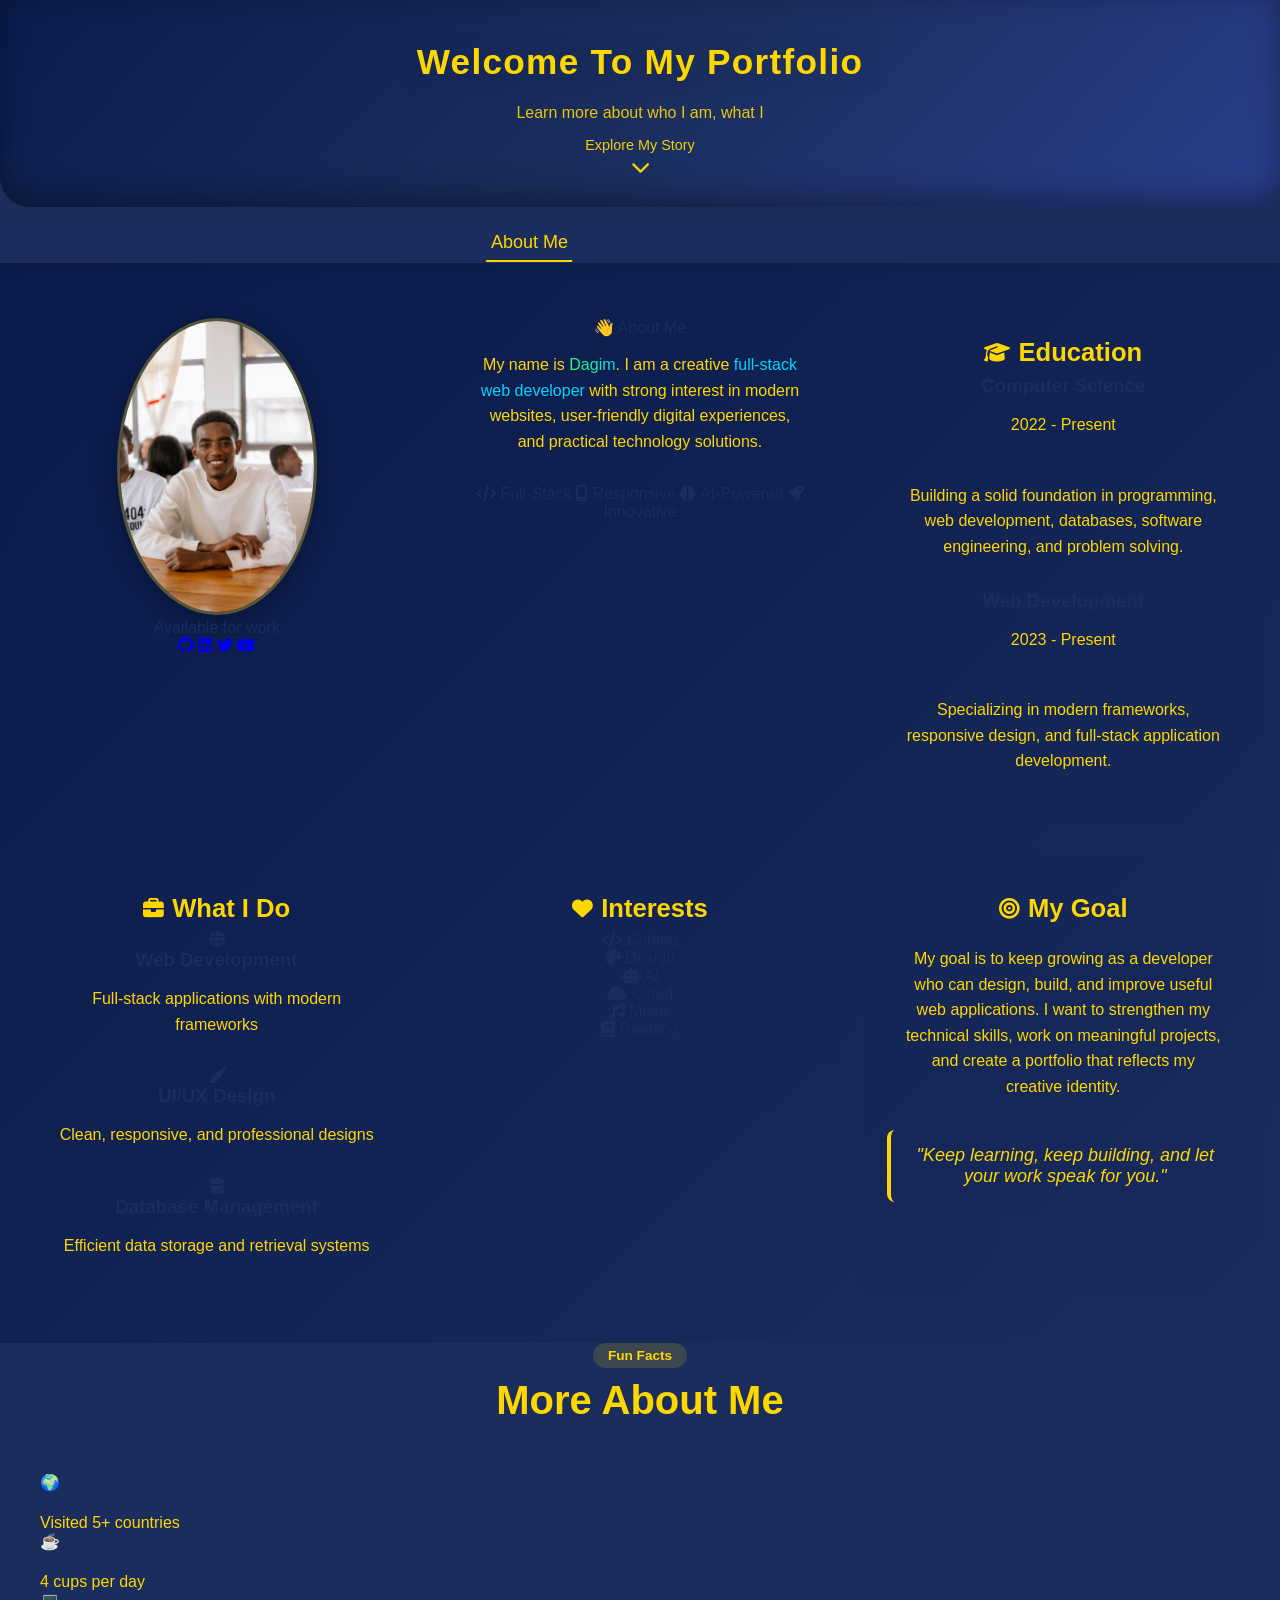
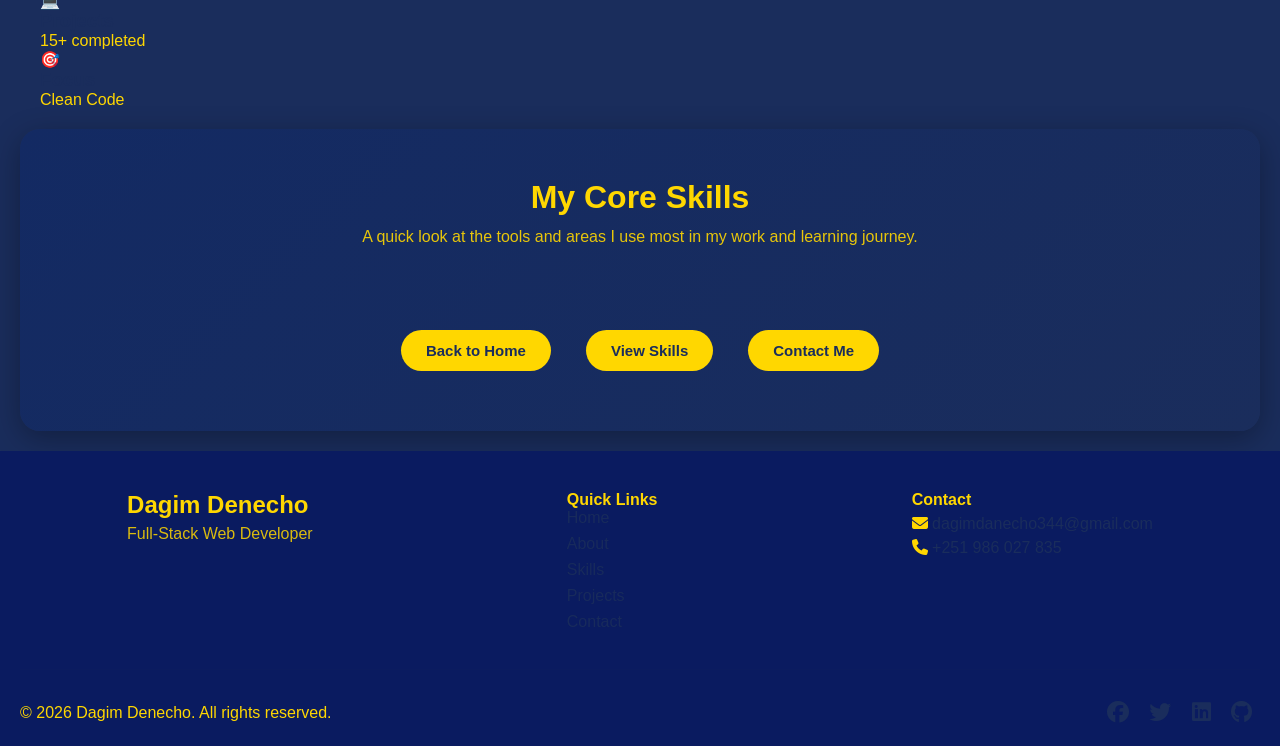
==== commit bca0972a: "Enhance text visibility and dark mode button Added styles for better text visibility on dark backgro" ====
--- a/about-me.html
+++ b/about-me.html
@@ -6,6 +6,17 @@
 	<link rel="stylesheet" href="MYpersonal.css" />
 	<link rel="stylesheet" href="https://cdnjs.cloudflare.com/ajax/libs/font-awesome/6.5.0/css/all.min.css">
 	<title>About Me | Dagim Danecho</title>
+	<style>
+		/* PATCH: Make text visible against the dark blue background without using white */
+		.about_me h1, .about_me h2, .about_me p, .about_me blockquote,
+		.hero-cta h2, .hero-cta-description, .footer-top, .footer-bottom p, .fun-facts h2, .fun-facts p {
+			color: #ffd700 !important; /* Gold text for readability */
+		}
+		#dagi { color: #00d4ff !important; } /* Cyan highlight */
+		.hero-banner h1, .hero-banner .subheading, .scroll-indicator {
+			color: #ffd700 !important; 
+		}
+	</style>
 </head>
 <body>
 <header class="hero-banner">
@@ -262,7 +273,6 @@
 
 darkBtn.addEventListener("click", () => {
 	document.body.classList.toggle("dark-mode");
-	// Using icons instead of text/emoji for better visibility
 	const icon = darkBtn.querySelector('i');
 	if (document.body.classList.contains("dark-mode")) {
 		icon.className = 'fas fa-sun';
@@ -373,7 +383,6 @@
 			setTimeout(typeSubtitle, 30);
 		}
 	};
-	// Only run if not already typed (check if text exists)
 	if (text) {
 		setTimeout(typeSubtitle, 500);
 	}
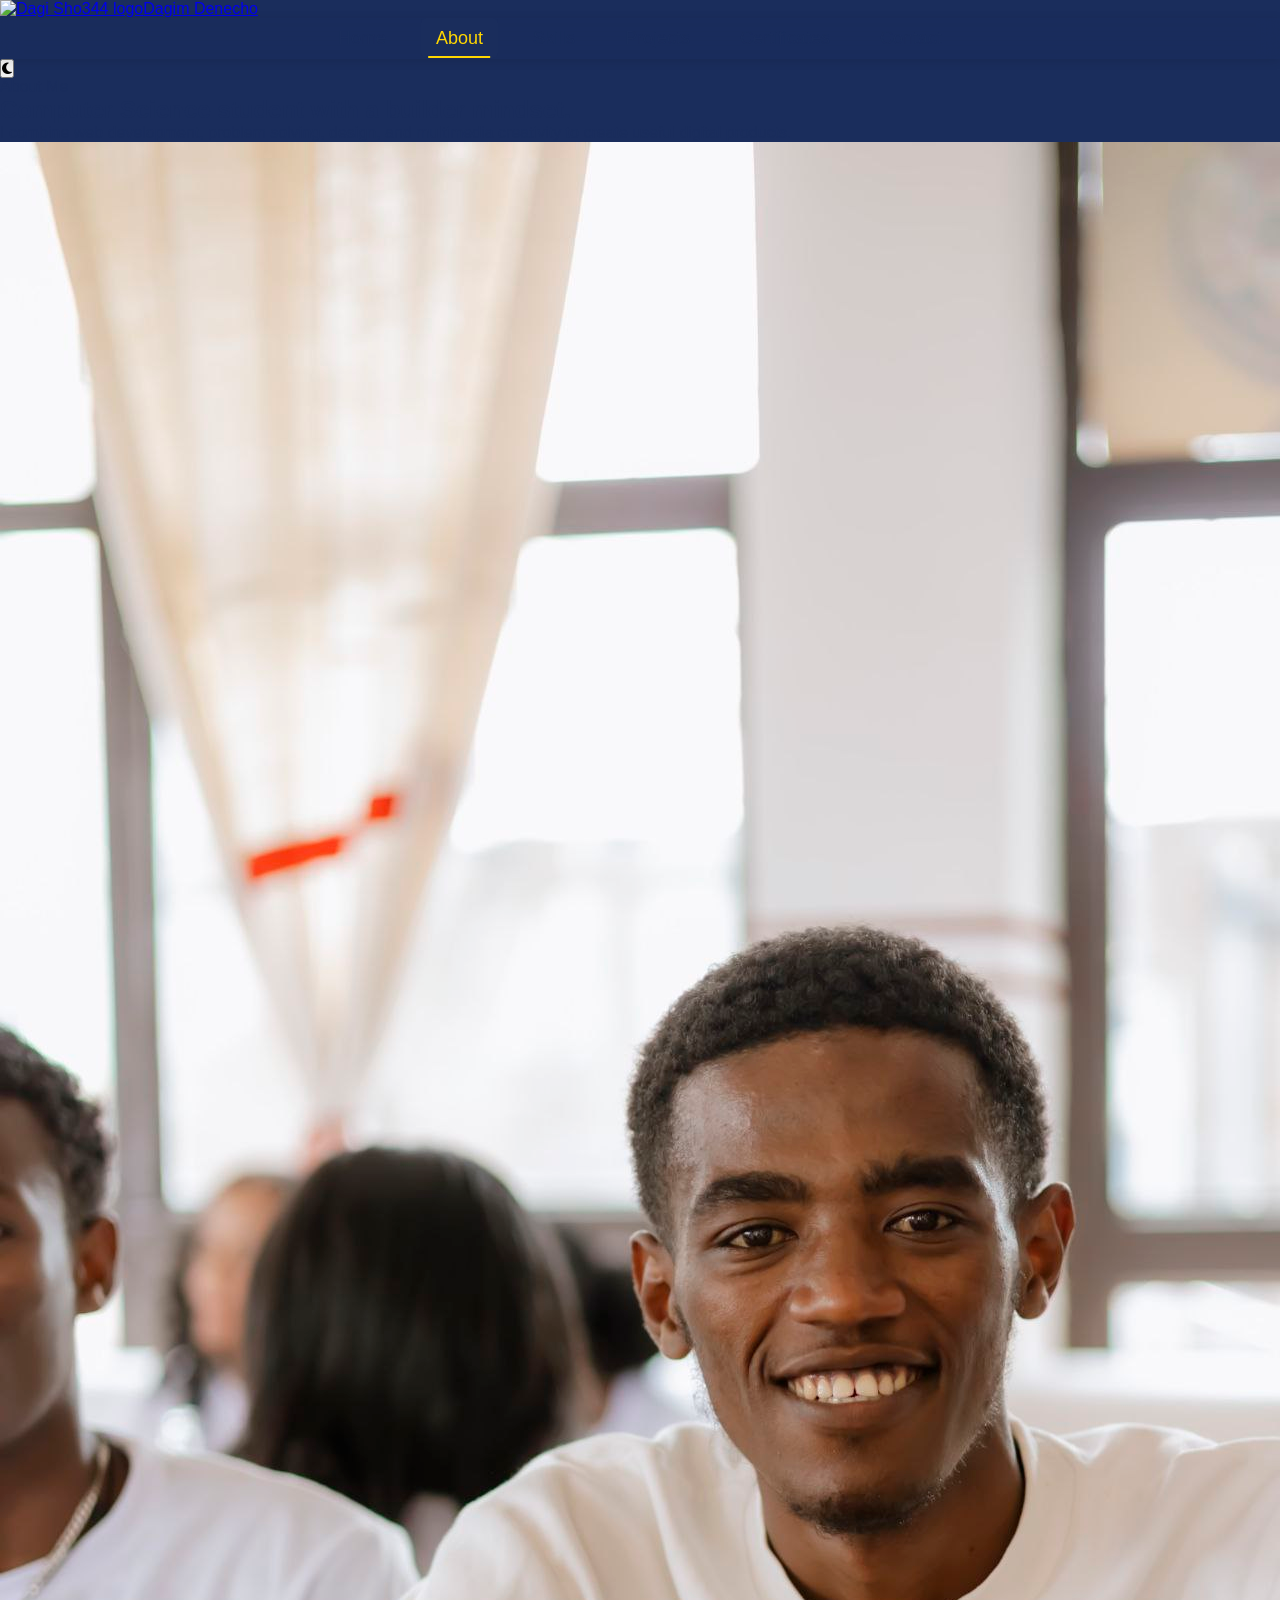
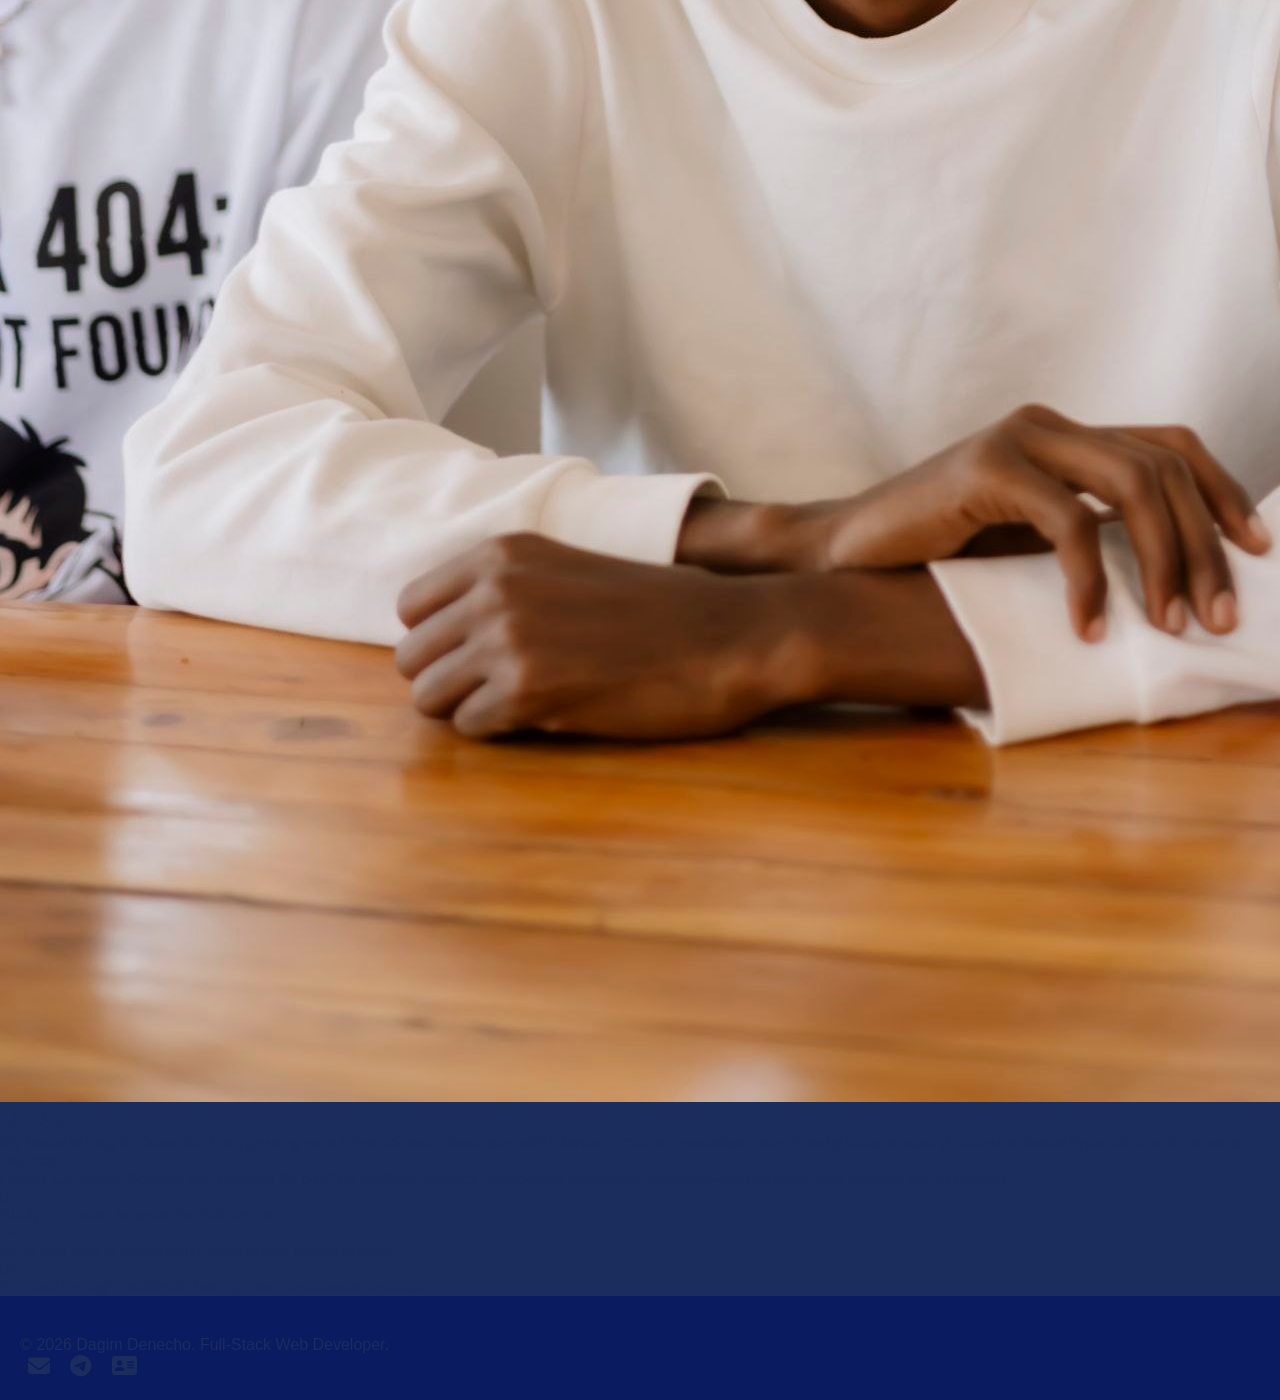
==== commit 2ae86b92: "Update about-me.html" ====
--- a/about-me.html
+++ b/about-me.html
@@ -3,390 +3,61 @@
 <head>
 	<meta charset="utf-8">
 	<meta name="viewport" content="width=device-width, initial-scale=1">
-	<link rel="stylesheet" href="MYpersonal.css" />
+	<meta name="description" content="About Dagim Denecho, full-stack web developer and Computer Science student.">
+	<link rel="stylesheet" href="MYpersonal.css">
 	<link rel="stylesheet" href="https://cdnjs.cloudflare.com/ajax/libs/font-awesome/6.5.0/css/all.min.css">
-	<title>About Me | Dagim Danecho</title>
-	<style>
-		/* PATCH: Make text visible against the dark blue background without using white */
-		.about_me h1, .about_me h2, .about_me p, .about_me blockquote,
-		.hero-cta h2, .hero-cta-description, .footer-top, .footer-bottom p, .fun-facts h2, .fun-facts p {
-			color: #ffd700 !important; /* Gold text for readability */
-		}
-		#dagi { color: #00d4ff !important; } /* Cyan highlight */
-		.hero-banner h1, .hero-banner .subheading, .scroll-indicator {
-			color: #ffd700 !important; 
-		}
-	</style>
+	<title>About | Dagim Denecho</title>
 </head>
 <body>
-<header class="hero-banner">
-	<h1 id="Welcome">Welcome To My Portfolio</h1>
-	<p class="subheading">Learn more about who I am, what I do, and the direction I am growing in.</p>
-	<div class="scroll-indicator">
-		<span>Explore My Story</span>
-		<i class="fas fa-chevron-down"></i>
-	</div>
+<header class="site-header">
+	<a class="brand logo-brand" href="index.html"><img src="assets/dagi-logo.png" alt="Dagi Sho344 logo"><span class="brand-text">Dagim Denecho</span></a>
+	<nav class="site-nav" aria-label="Main navigation">
+		<button id="menu-toggle" class="icon-button" type="button" aria-label="Open menu"><i class="fa-solid fa-bars"></i></button>
+		<ul>
+			<li><a href="index.html">Home</a></li>
+			<li><a href="about-me.html" class="active">About</a></li>
+			<li><a href="skill.html">Skills</a></li>
+			<li><a href="gallery.html">Projects</a></li>
+			<li><a href="certificates.html">Certificates</a></li>
+			<li><a href="contact.html">Contact</a></li>
+		</ul>
+	</nav>
+	<button id="dark-mode" class="icon-button" type="button" aria-label="Toggle dark mode"><i class="fa-solid fa-moon"></i></button>
 </header>
 
-<nav>
-	<button id="menu-toggle" aria-label="Toggle menu"><i class="fas fa-bars"></i></button>
-	<button id="dark-mode" aria-label="Toggle dark mode"><i class="fas fa-moon"></i></button>
-	<ul>
-		<li><a href="index.html">Home</a></li>
-		<li><a href="about-me.html" class="active">About Me</a></li>
-		<li><a href="skill.html">Skills</a></li>
-		<li><a href="gallery.html">Projects</a></li>
-		<li><a href="contact.html">Contact</a></li>
-	</ul>
-</nav>
+<main>
+	<section class="page-hero reveal">
+		<p class="eyebrow">About Me</p>
+		<h1>Computer Science student with a builder mindset.</h1>
+		<p>I combine web development, problem solving, design, and multimedia creativity to create useful digital products.</p>
+	</section>
 
-<div class="about_me">
-	<div class="about-item about-profile">
-		<div class="profile-image-wrapper">
-			<img src="dagi4.jpg" alt="Dagim Denecho portrait">
-			<div class="profile-status">
-				<span class="status-dot"></span>
-				<span>Available for work</span>
+	<section class="split-section reveal">
+		<img class="profile-image" src="dagi4.jpg" alt="Dagim Denecho portrait">
+		<div class="story-panel">
+			<h2>My Story</h2>
+			<p>My name is Dagim Denecho. I am growing as a full-stack web developer with interest in modern websites, user-friendly experiences, practical software systems, and AI-powered features.</p>
+			<p>I study Computer Science and practice by building portfolio projects, responsive interfaces, database-backed apps, and creative visual content.</p>
+			<div class="timeline">
+				<div><span>01</span><p>Study computer science fundamentals.</p></div>
+				<div><span>02</span><p>Build real web projects with frontend and backend tools.</p></div>
+				<div><span>03</span><p>Improve through feedback, testing, and continuous practice.</p></div>
 			</div>
 		</div>
-		<div class="profile-social-links">
-			<a href="#" aria-label="GitHub"><i class="fab fa-github"></i></a>
-			<a href="#" aria-label="LinkedIn"><i class="fab fa-linkedin"></i></a>
-			<a href="#" aria-label="Twitter"><i class="fab fa-twitter"></i></a>
-			<a href="#" aria-label="YouTube"><i class="fab fa-youtube"></i></a>
-		</div>
-	</div>
-	
-	<div class="about-item about-intro">
-		<div class="intro-badge">👋 About Me</div>
-		<p>My name is <span id="dagi">Dagim</span>. I am a creative <span class="webdeveloper">full-stack web developer</span> with strong interest in modern websites, user-friendly digital experiences, and practical technology solutions.</p>
-		<div class="intro-tags">
-			<span><i class="fas fa-code"></i> Full-Stack</span>
-			<span><i class="fas fa-mobile-alt"></i> Responsive</span>
-			<span><i class="fas fa-brain"></i> AI-Powered</span>
-			<span><i class="fas fa-rocket"></i> Innovative</span>
-		</div>
-	</div>
-	
-	<div class="about-item about-education">
-		<section class="about-section">
-			<h2><i class="fas fa-graduation-cap"></i> Education</h2>
-			<div class="timeline">
-				<div class="timeline-item">
-					<div class="timeline-dot"></div>
-					<div class="timeline-content">
-						<h3>Computer Science</h3>
-						<p class="timeline-date">2022 - Present</p>
-						<p>Building a solid foundation in programming, web development, databases, software engineering, and problem solving.</p>
-					</div>
-				</div>
-				<div class="timeline-item">
-					<div class="timeline-dot"></div>
-					<div class="timeline-content">
-						<h3>Web Development</h3>
-						<p class="timeline-date">2023 - Present</p>
-						<p>Specializing in modern frameworks, responsive design, and full-stack application development.</p>
-					</div>
-				</div>
-			</div>
-		</section>
-	</div>
-	
-	<div class="about-item about-work">
-		<section class="about-section">
-			<h2><i class="fas fa-briefcase"></i> What I Do</h2>
-			<div class="work-grid">
-				<div class="work-item">
-					<i class="fas fa-globe"></i>
-					<h3>Web Development</h3>
-					<p>Full-stack applications with modern frameworks</p>
-				</div>
-				<div class="work-item">
-					<i class="fas fa-paint-brush"></i>
-					<h3>UI/UX Design</h3>
-					<p>Clean, responsive, and professional designs</p>
-				</div>
-				<div class="work-item">
-					<i class="fas fa-database"></i>
-					<h3>Database Management</h3>
-					<p>Efficient data storage and retrieval systems</p>
-				</div>
-			</div>
-		</section>
-	</div>
-	
-	<div class="about-item about-interests">
-		<section class="about-section">
-			<h2><i class="fas fa-heart"></i> Interests</h2>
-			<div class="interests-grid">
-				<div class="interest-item">
-					<i class="fas fa-code"></i>
-					<span>Coding</span>
-				</div>
-				<div class="interest-item">
-					<i class="fas fa-palette"></i>
-					<span>Design</span>
-				</div>
-				<div class="interest-item">
-					<i class="fas fa-robot"></i>
-					<span>AI</span>
-				</div>
-				<div class="interest-item">
-					<i class="fas fa-cloud"></i>
-					<span>Cloud</span>
-				</div>
-				<div class="interest-item">
-					<i class="fas fa-music"></i>
-					<span>Music</span>
-				</div>
-				<div class="interest-item">
-					<i class="fas fa-book"></i>
-					<span>Reading</span>
-				</div>
-			</div>
-		</section>
-	</div>
-	
-	<div class="about-item about-goal">
-		<section class="about-section">
-			<h2><i class="fas fa-bullseye"></i> My Goal</h2>
-			<p>My goal is to keep growing as a developer who can design, build, and improve useful web applications. I want to strengthen my technical skills, work on meaningful projects, and create a portfolio that reflects my creative identity.</p>
-			<blockquote>"Keep learning, keep building, and let your work speak for you."</blockquote>
-			<div class="goal-stats">
-				<div class="goal-stat">
-					<span class="goal-number" data-target="50">0</span>
-					<span class="goal-label">Projects Goal</span>
-				</div>
-				<div class="goal-stat">
-					<span class="goal-number" data-target="30">0</span>
-					<span class="goal-label">Happy Clients</span>
-				</div>
-				<div class="goal-stat">
-					<span class="goal-number" data-target="5">0</span>
-					<span class="goal-label">Years Experience</span>
-				</div>
-			</div>
-		</section>
-	</div>
-</div>
+	</section>
+</main>
 
-<!-- Fun Facts Section -->
-<section class="fun-facts">
-	<div class="container">
-		<div class="section-header">
-			<span class="section-tag">Fun Facts</span>
-			<h2>More About Me</h2>
-		</div>
-		<div class="facts-grid">
-			<div class="fact-card">
-				<div class="fact-icon">🌍</div>
-				<h3>Travel</h3>
-				<p>Visited 5+ countries</p>
-			</div>
-			<div class="fact-card">
-				<div class="fact-icon">☕</div>
-				<h3>Coffee</h3>
-				<p>4 cups per day</p>
-			</div>
-			<div class="fact-card">
-				<div class="fact-icon">💻</div>
-				<h3>Projects</h3>
-				<p>15+ completed</p>
-			</div>
-			<div class="fact-card">
-				<div class="fact-icon">🎯</div>
-				<h3>Focus</h3>
-				<p>Clean Code</p>
-			</div>
-		</div>
-	</div>
-</section>
-
-<section class="hero-cta">
-	<h2>My Core Skills</h2>
-	<p class="hero-cta-description">A quick look at the tools and areas I use most in my work and learning journey.</p>
-	<div class="skill-badges">
-		<span><i class="fab fa-html5"></i> HTML</span>
-		<span><i class="fab fa-css3-alt"></i> CSS</span>
-		<span><i class="fab fa-js"></i> JavaScript</span>
-		<span><i class="fab fa-php"></i> PHP</span>
-		<span><i class="fab fa-react"></i> React</span>
-		<span><i class="fab fa-git-alt"></i> Git</span>
-		<span><i class="fab fa-figma"></i> Figma</span>
-	</div>
-	<div class="cta-buttons">
-		<a href="index.html" class="button">Back to Home</a>
-		<a href="skill.html" class="button">View Skills</a>
-		<a href="contact.html" class="button">Contact Me</a>
-	</div>
-</section>
-
-<footer>
-	<div class="footer-top">
-		<div class="footer-brand">
-			<h3>Dagim Denecho</h3>
-			<p>Full-Stack Web Developer</p>
-		</div>
-		<div class="footer-links">
-			<h4>Quick Links</h4>
-			<ul>
-				<li><a href="index.html">Home</a></li>
-				<li><a href="about-me.html">About</a></li>
-				<li><a href="skill.html">Skills</a></li>
-				<li><a href="gallery.html">Projects</a></li>
-				<li><a href="contact.html">Contact</a></li>
-			</ul>
-		</div>
-		<div class="footer-contact">
-			<h4>Contact</h4>
-			<p><i class="fas fa-envelope"></i> <a href="mailto:dagimdanecho344@gmail.com">dagimdanecho344@gmail.com</a></p>
-			<p><i class="fas fa-phone"></i> <a href="tel:+251986027835">+251 986 027 835</a></p>
-		</div>
-	</div>
-	<div class="footer-bottom">
-		<p>&copy; 2026 Dagim Denecho. All rights reserved.</p>
-		<div class="social-links">
-			<a href="#" aria-label="Facebook"><i class="fab fa-facebook"></i></a>
-			<a href="#" aria-label="Twitter"><i class="fab fa-twitter"></i></a>
-			<a href="#" aria-label="LinkedIn"><i class="fab fa-linkedin"></i></a>
-			<a href="#" aria-label="GitHub"><i class="fab fa-github"></i></a>
-		</div>
+<footer class="site-footer">
+	<p>&copy; 2026 Dagim Denecho. Full-Stack Web Developer.</p>
+	<div class="social-links">
+		<a href="mailto:dagimdanecho344@gmail.com" aria-label="Email"><i class="fa-solid fa-envelope"></i></a>
+		<a href="https://t.me/dagisho344" target="_blank" rel="noreferrer" aria-label="Telegram"><i class="fab fa-telegram"></i></a>
+		<a href="contact.html" aria-label="Contact"><i class="fa-solid fa-address-card"></i></a>
 	</div>
 </footer>
 
-<!-- Back to Top Button -->
-<button id="backToTop" aria-label="Back to top">
-	<i class="fas fa-arrow-up"></i>
-</button>
-
-<script>
-// Mobile Menu Toggle
-const toggle = document.getElementById("menu-toggle");
-const nav = document.querySelector("nav ul");
-
-toggle.addEventListener("click", () => {
-    nav.classList.toggle("active");
-});
-
-// Dark Mode Toggle
-const darkBtn = document.getElementById("dark-mode");
-
-darkBtn.addEventListener("click", () => {
-	document.body.classList.toggle("dark-mode");
-	const icon = darkBtn.querySelector('i');
-	if (document.body.classList.contains("dark-mode")) {
-		icon.className = 'fas fa-sun';
-	} else {
-		icon.className = 'fas fa-moon';
-	}
-});
-
-// Close mobile menu on link click
-document.querySelectorAll('nav ul li a').forEach(link => {
-	link.addEventListener('click', () => {
-		if (window.innerWidth <= 768) {
-			nav.classList.remove('active');
-		}
-	});
-});
-
-// Animated Stats Counter
-const stats = document.querySelectorAll('.goal-number');
-
-const animateStats = () => {
-	stats.forEach(stat => {
-		const target = parseInt(stat.getAttribute('data-target'));
-		const current = parseInt(stat.textContent);
-		const increment = Math.ceil(target / 60);
-		
-		if (current < target) {
-			const newValue = Math.min(current + increment, target);
-			stat.textContent = newValue;
-			setTimeout(animateStats, 30);
-		}
-	});
-};
-
-// Start stats animation when visible
-const observerOptions = {
-	threshold: 0.5
-};
-
-const observer = new IntersectionObserver((entries) => {
-	entries.forEach(entry => {
-		if (entry.isIntersecting) {
-			stats.forEach(stat => stat.textContent = '0');
-			animateStats();
-		}
-	});
-}, observerOptions);
-
-document.querySelectorAll('.goal-stat').forEach(el => {
-	observer.observe(el);
-});
-
-// Back to Top Button
-const backToTopBtn = document.getElementById('backToTop');
-
-window.addEventListener('scroll', () => {
-	if (window.scrollY > 300) {
-		backToTopBtn.classList.add('visible');
-	} else {
-		backToTopBtn.classList.remove('visible');
-	}
-});
-
-backToTopBtn.addEventListener('click', () => {
-	window.scrollTo({ top: 0, behavior: 'smooth' });
-});
-
-// Scroll Reveal Animation
-const revealElements = document.querySelectorAll('.about-item, .fact-card, .work-item, .interest-item, .timeline-item');
-
-const revealObserver = new IntersectionObserver((entries) => {
-	entries.forEach(entry => {
-		if (entry.isIntersecting) {
-			entry.target.classList.add('revealed');
-		}
-	});
-}, {
-	threshold: 0.1,
-	rootMargin: '0px 0px -30px 0px'
-});
-
-revealElements.forEach(el => revealObserver.observe(el));
-
-// Add smooth scroll to all anchor links
-document.querySelectorAll('a[href^="#"]').forEach(anchor => {
-	anchor.addEventListener('click', function(e) {
-		const href = this.getAttribute('href');
-		if (href !== '#') {
-			e.preventDefault();
-			const target = document.querySelector(href);
-			if (target) {
-				target.scrollIntoView({ behavior: 'smooth' });
-			}
-		}
-	});
-});
-
-// Typing effect for subtitle (optional)
-const subtitle = document.querySelector('.subheading');
-if (subtitle) {
-	const text = subtitle.textContent;
-	subtitle.textContent = '';
-	let i = 0;
-	const typeSubtitle = () => {
-		if (i < text.length) {
-			subtitle.textContent += text.charAt(i);
-			i++;
-			setTimeout(typeSubtitle, 30);
-		}
-	};
-	if (text) {
-		setTimeout(typeSubtitle, 500);
-	}
-}
-</script>
+<script src="script.js"></script>
 </body>
 </html>
+
+
